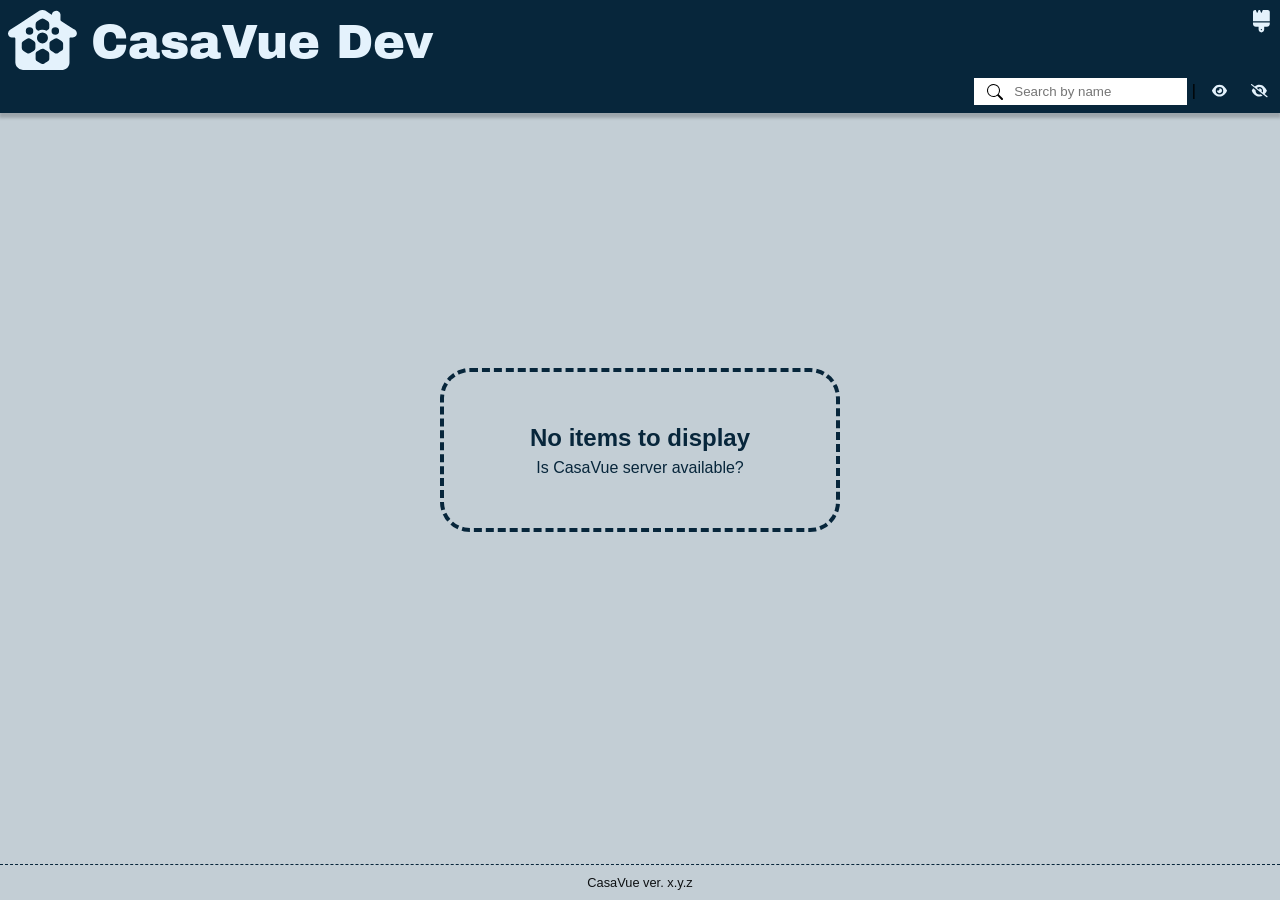
==== demo/index.html @ ed3867ef "demo folder test" ====
<!doctype html><html lang=""><head><meta charset="utf-8"><meta http-equiv="X-UA-Compatible" content="IE=edge"><meta name="viewport" content="width=device-width,initial-scale=1"><!--[if IE]><link rel="icon" href="/favicon.ico"><![endif]--><title>CasaVue</title><script defer="defer" src="/js/chunk-vendors.8f82b34c.js"></script><script defer="defer" src="/js/app.b4b868c9.js"></script><link href="/css/app.a5473375.css" rel="stylesheet"><link rel="icon" type="image/svg+xml" href="/img/icons/favicon.svg"><link rel="icon" type="image/png" sizes="32x32" href="/img/icons/favicon-32x32.png"><link rel="icon" type="image/png" sizes="16x16" href="/img/icons/favicon-16x16.png"><link rel="manifest" href="/manifest.json"><meta name="theme-color" content="#fe0102"><meta name="apple-mobile-web-app-capable" content="no"><meta name="apple-mobile-web-app-status-bar-style" content="default"><meta name="apple-mobile-web-app-title" content="CasaVue"><link rel="apple-touch-icon" href="/img/icons/apple-touch-icon-152x152.png"><link rel="mask-icon" href="/img/icons/safari-pinned-tab.svg" color="#fe0102"><meta name="msapplication-TileImage" content="/img/icons/msapplication-icon-144x144.png"><meta name="msapplication-TileColor" content="#fe0102"></head><body><noscript><strong>We're sorry but CasaVue doesn't work properly without JavaScript enabled. Please enable it to continue.</strong></noscript><div id="app"></div></body></html>
---- css/app.a5473375.css ----
@import url(https://fonts.googleapis.com/css?family=Archivo+Black);#top{z-index:999;display:flex;background-color:var(--theme-color);height:70px;align-items:stretch}#topLogo{width:100px}#topLogo svg{max-height:70px;padding:10px 10px 0 8px}#top svg path{fill:var(--theme-color-contrast)}#title{padding-top:16px;color:var(--theme-color-contrast);font-family:Archivo Black,sans-serif;font-size:48px;width:100%;white-space:nowrap;overflow:hidden;text-overflow:ellipsis}#iconsTopRight{padding:10px 10px 0 0;font-size:1.4rem}@media (max-width:900px){#title{font-size:32px;padding:24px 0 0 8px}}footer{font-size:.8rem;flex-shrink:0;text-align:center;border-top:1px var(--theme-color) dashed;padding:10px 0;color:var(--base-color-contrast)}footer svg{margin:0 0 0 5px;stroke:var(--theme-color-contrast);stroke-width:25}#error-box-container{position:absolute;top:50%;left:50%;transform:translate(-50%,-50%);padding:3em;border:4px dashed var(--theme-color);border-radius:30px;text-align:center;display:flex;justify-content:center;width:400px}#error-box-text{display:inline-block;vertical-align:middle;line-height:1.5;color:var(--theme-color)}#error-text-main{font-size:1.5em;font-weight:700}@media (max-width:480px){#error-box-container{width:95%}}.item{margin:4px;padding:6px;background-color:var(--base-color-light);transition:background 1s;box-shadow:0 1px 2px 0 rgba(60,64,67,.3),0 2px 6px 2px rgba(60,64,67,.15)}.item-content{display:flex;position:relative;justify-content:space-between;color:var(--theme-color-lowest);height:100%}.item:hover{background-color:var(--theme-color-50)}.item:hover svg{stroke:var(--theme-color-50)}.image-container{margin-right:14px;flex:0 0 auto;display:flex;align-items:top}.image-container img{height:50px;font-size:40px;line-height:60px}.image-container img,.item-text{color:var(--base-color-contrast)}.item-text{flex:1;display:flex;flex-direction:column;align-items:left;justify-content:center;margin-top:8px;margin-bottom:8px}.item-name{font-weight:700}.item-name:first-letter{text-transform:uppercase}.item:nth-child(2n-1):last-child{grid-column:1/-1}.circle-status{font-size:.8em;position:absolute;right:-2px;bottom:-4px;color:var(--theme-color)}.circle-status svg{margin:0 0 0 2px;stroke:var(--theme-color-contrast);stroke-width:25;transition:stroke 1s}.circle-status div{display:inline-block}.status-icon{position:relative}.status-icon .tooltiptext{opacity:0;width:120px;background-color:var(--theme-color);color:var(--theme-color-contrast);text-align:center;padding:5px 0;border-radius:6px;position:absolute;z-index:100;bottom:150%;left:100%;margin-left:-110px;transition:opacity .4s}.status-icon .tooltiptext:after{content:"";position:absolute;top:100%;left:84%;margin-left:-3px;border-width:5px;border-style:solid;border-color:var(--theme-color) transparent transparent transparent}.status-icon:hover .tooltiptext{opacity:1}a[data-v-d72bf1d6]:active,a[data-v-d72bf1d6]:hover,a[data-v-d72bf1d6]:link,a[data-v-d72bf1d6]:visited{text-decoration:none}#toolbox[data-v-d72bf1d6]{background:var(--theme-color);padding:4px 0;width:100%;display:block;text-align:right;position:sticky;top:0;z-index:1;box-shadow:0 4px 3px 1px rgba(0,0,0,.2)}#items[data-v-d72bf1d6]{font-family:Avenir,Helvetica,Arial,sans-serif;-webkit-font-smoothing:antialiased;-moz-osx-font-smoothing:grayscale;gap:.1rem;margin:0 auto;overflow:auto;display:grid;grid-template-columns:repeat(auto-fill,minmax(480px,1fr))}.namespace-container[data-v-d72bf1d6]{margin:4px}.namespace-items[data-v-d72bf1d6]{transform:scaleY(1);display:grid;grid-template-columns:repeat(var(--col-count,2),minmax(0,1fr))}.hidden[data-v-d72bf1d6]{max-height:0;transform:scaleY(0)}.namespace-header[data-v-d72bf1d6]{padding:5px;font-weight:700;font-size:1.5rem;gap:.1rem;margin:0 auto;overflow:auto;display:grid;grid-template-columns:3fr 1fr}.namespace-name[data-v-d72bf1d6]{display:inline-block;color:var(--base-color-contrast)}.input-wrap[data-v-d72bf1d6]{height:0;text-align:right}@media (max-width:480px){#app[data-v-d72bf1d6]{grid-template-columns:1fr}#items[data-v-d72bf1d6]{grid-template-columns:repeat(auto-fill,minmax(360px,1fr))}.namespace-items[data-v-d72bf1d6]{grid-template-columns:1fr}}.pwa-prompt{position:fixed;padding:16px 0;margin-bottom:20px;left:0;bottom:0;width:100%;color:var(--theme-color-lowest);text-align:center;background-color:var(--base-color-light);transition:background 1s;box-shadow:0 1px 2px 0 rgba(60,64,67,.3),0 2px 6px 2px rgba(60,64,67,.15)}.form-items{display:grid;row-gap:.6rem;grid-template-columns:auto auto}#settings{z-index:3;background-color:#fff;text-align:left;position:fixed;top:50%;left:50%;transform:translate(-50%,-50%);padding:16px;box-shadow:0 4px 8px 0 rgba(0,0,0,.2),0 6px 20px 0 rgba(0,0,0,.19)}#searchInput{background:transparent url("data:image/svg+xml;charset=utf-8,%3Csvg xmlns='http://www.w3.org/2000/svg' width='16' height='16' class='bi bi-search'%3E%3Cpath d='M11.742 10.344a6.5 6.5 0 1 0-1.397 1.398h-.001c.03.04.062.078.098.115l3.85 3.85a1 1 0 0 0 1.415-1.414l-3.85-3.85a1.007 1.007 0 0 0-.115-.1zM12 6.5a5.5 5.5 0 1 1-11 0 5.5 5.5 0 0 1 11 0z'/%3E%3C/svg%3E") no-repeat 13px;background-color:#fff;padding-left:40px;border:none;padding:6px 4px 6px 40px}input:focus{outline:none}:root{--theme-color-h:205;--theme-color-s:79%;--theme-color-l:13%;--link-contrast:.2;--theme-color-hsl:var(--theme-color-h),var(--theme-color-s),var(--theme-color-l);--theme-color:hsl(var(--theme-color-hsl));--theme-color-contrast:#e0f3ff;--base-color-contrast:#00121f;--base-color-h:var(--theme-color-h);--base-color-s:18%;--base-color-l:80%;--base-color-hsl:var(--base-color-h),var(--base-color-s),var(--base-color-l);--base-color:hsl(var(--base-color-hsl));--base-color-light:hsl(var(--base-color-h),var(--base-color-s),calc(var(--base-color-l) + 10%));--base-text-color:#65acdc;--theme-color-10:hsla(var(--theme-color-hsl),.1);--theme-color-20:hsla(var(--theme-color-hsl),.2);--theme-color-30:hsla(var(--theme-color-hsl),.3);--theme-color-40:hsla(var(--theme-color-hsl),.4);--theme-color-50:hsla(var(--theme-color-hsl),.5);--theme-color-60:hsla(var(--theme-color-hsl),.6);--theme-color-70:hsla(var(--theme-color-hsl),.7);--theme-color-80:hsla(var(--theme-color-hsl),.8);--theme-color-90:hsla(var(--theme-color-hsl),.9)}*{box-sizing:border-box}body{background:var(--base-color);margin:0;padding:0;font-family:sans-serif;display:flex;min-height:100vh;flex-direction:column}textarea{width:100%;box-sizing:border-box}button{background-color:var(--theme-color);border:none;color:var(--theme-color-contrast);padding:6px 10px;text-decoration:none;margin:4px 2px;cursor:pointer}.fade-enter-active,.fade-leave-active{transition:opacity .3s}.fade-enter-from,.fade-leave-to{opacity:0}.fade-enter-to,.fade-leave-from{opacity:1}#container{margin:0;padding:0;display:flex;min-height:100vh;flex-direction:column}#content{flex:1 0 auto}.switch{position:relative;display:inline-block;width:40px;height:24px}.switch input{opacity:0;width:0;height:0}.slider{cursor:pointer;top:0;left:0;right:0;bottom:0;background-color:#ccc}.slider,.slider:before{position:absolute;transition:.4s}.slider:before{content:"";height:16px;width:16px;left:4px;bottom:4px;background-color:var(--theme-color-contrast)}input:checked+.slider{background-color:var(--theme-color)}input:focus+.slider{box-shadow:0 0 1px var(--theme-color)}input:checked+.slider:before{transform:translateX(16px)}.slider.round{border-radius:24px}.slider.round:before{border-radius:50%}
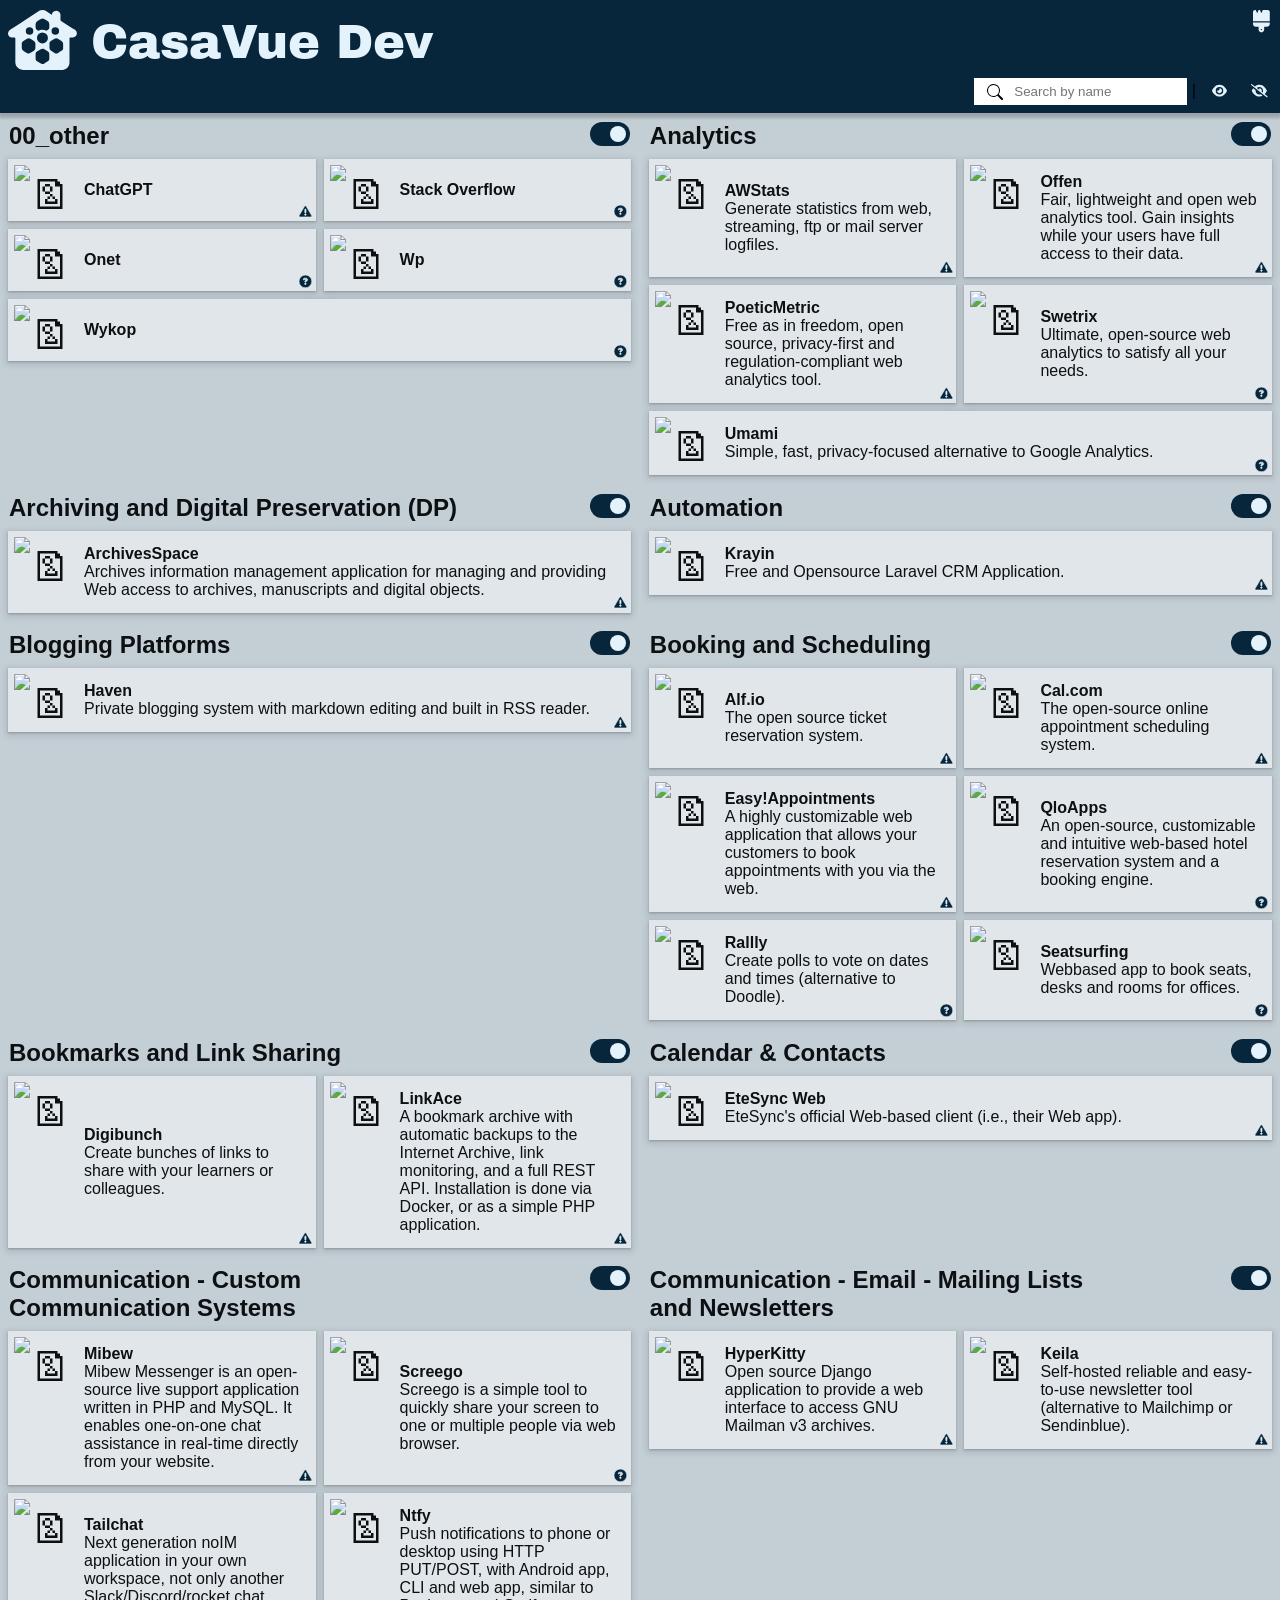
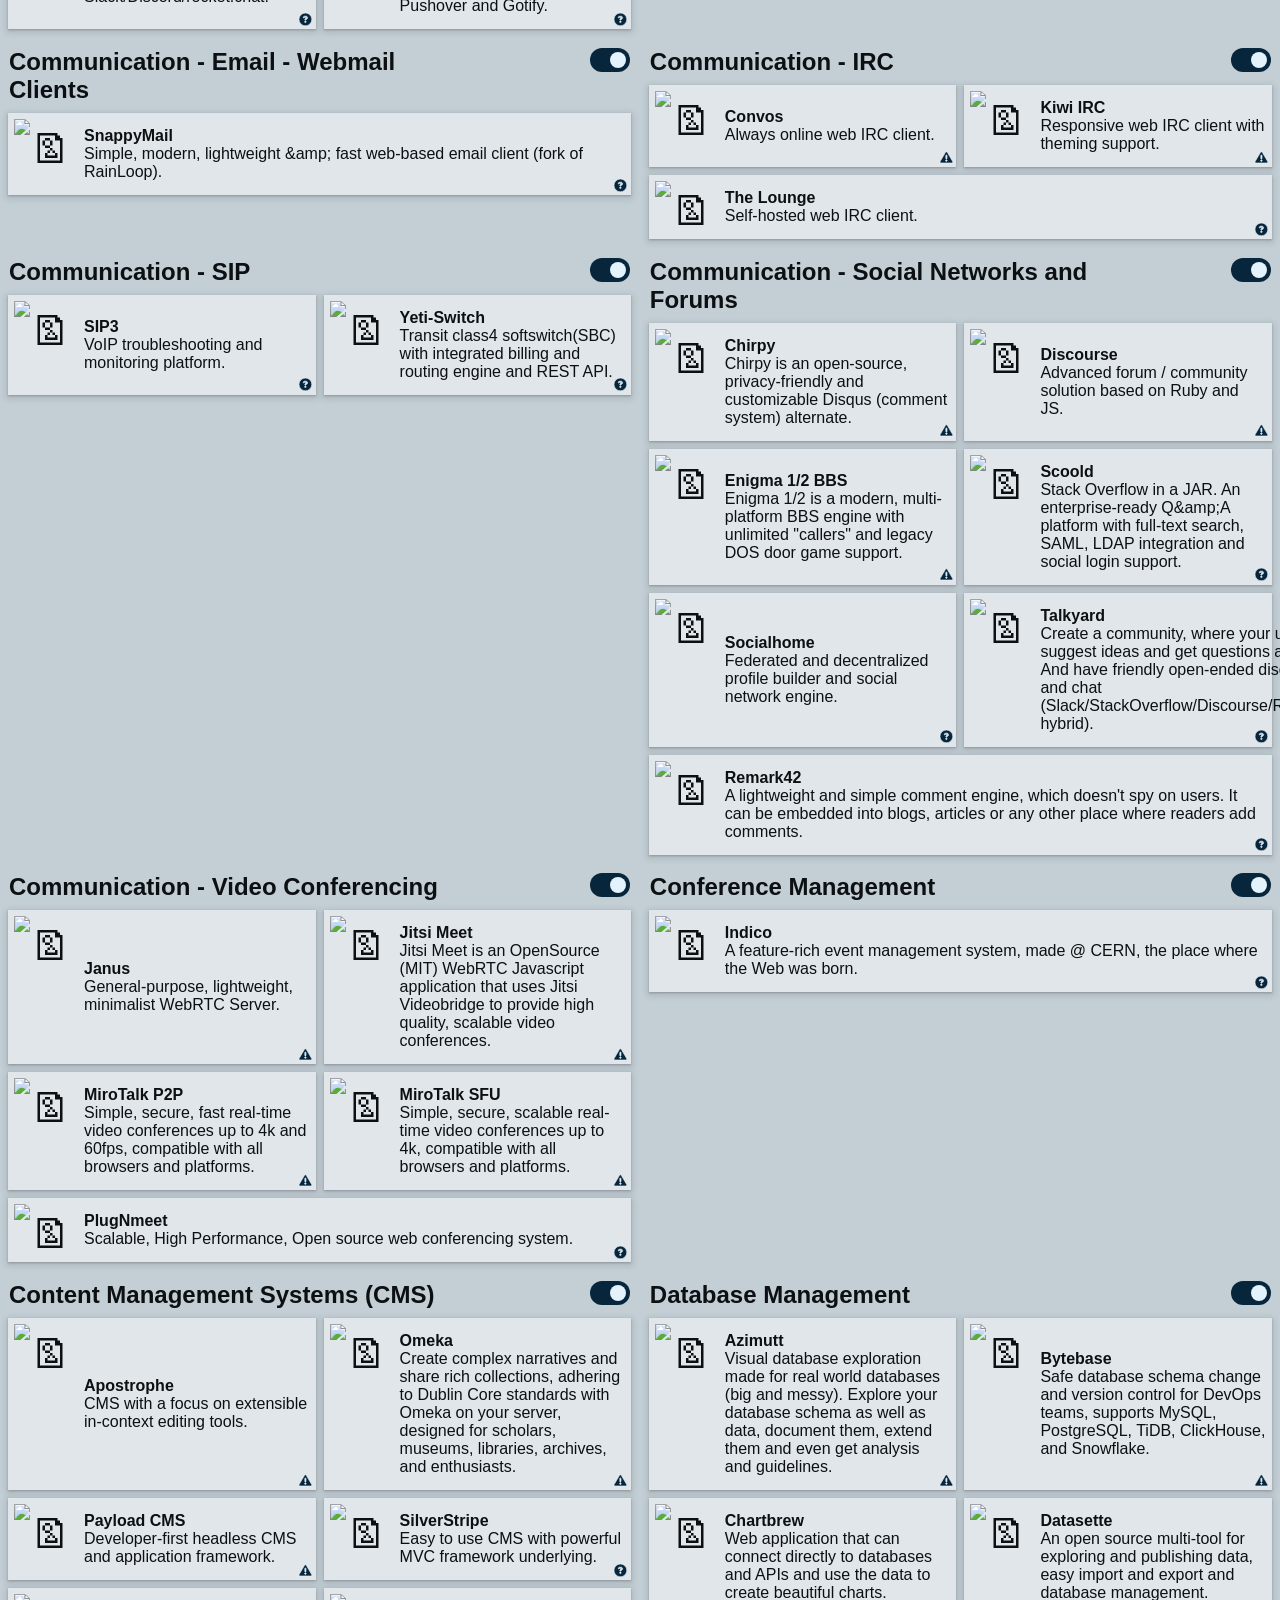
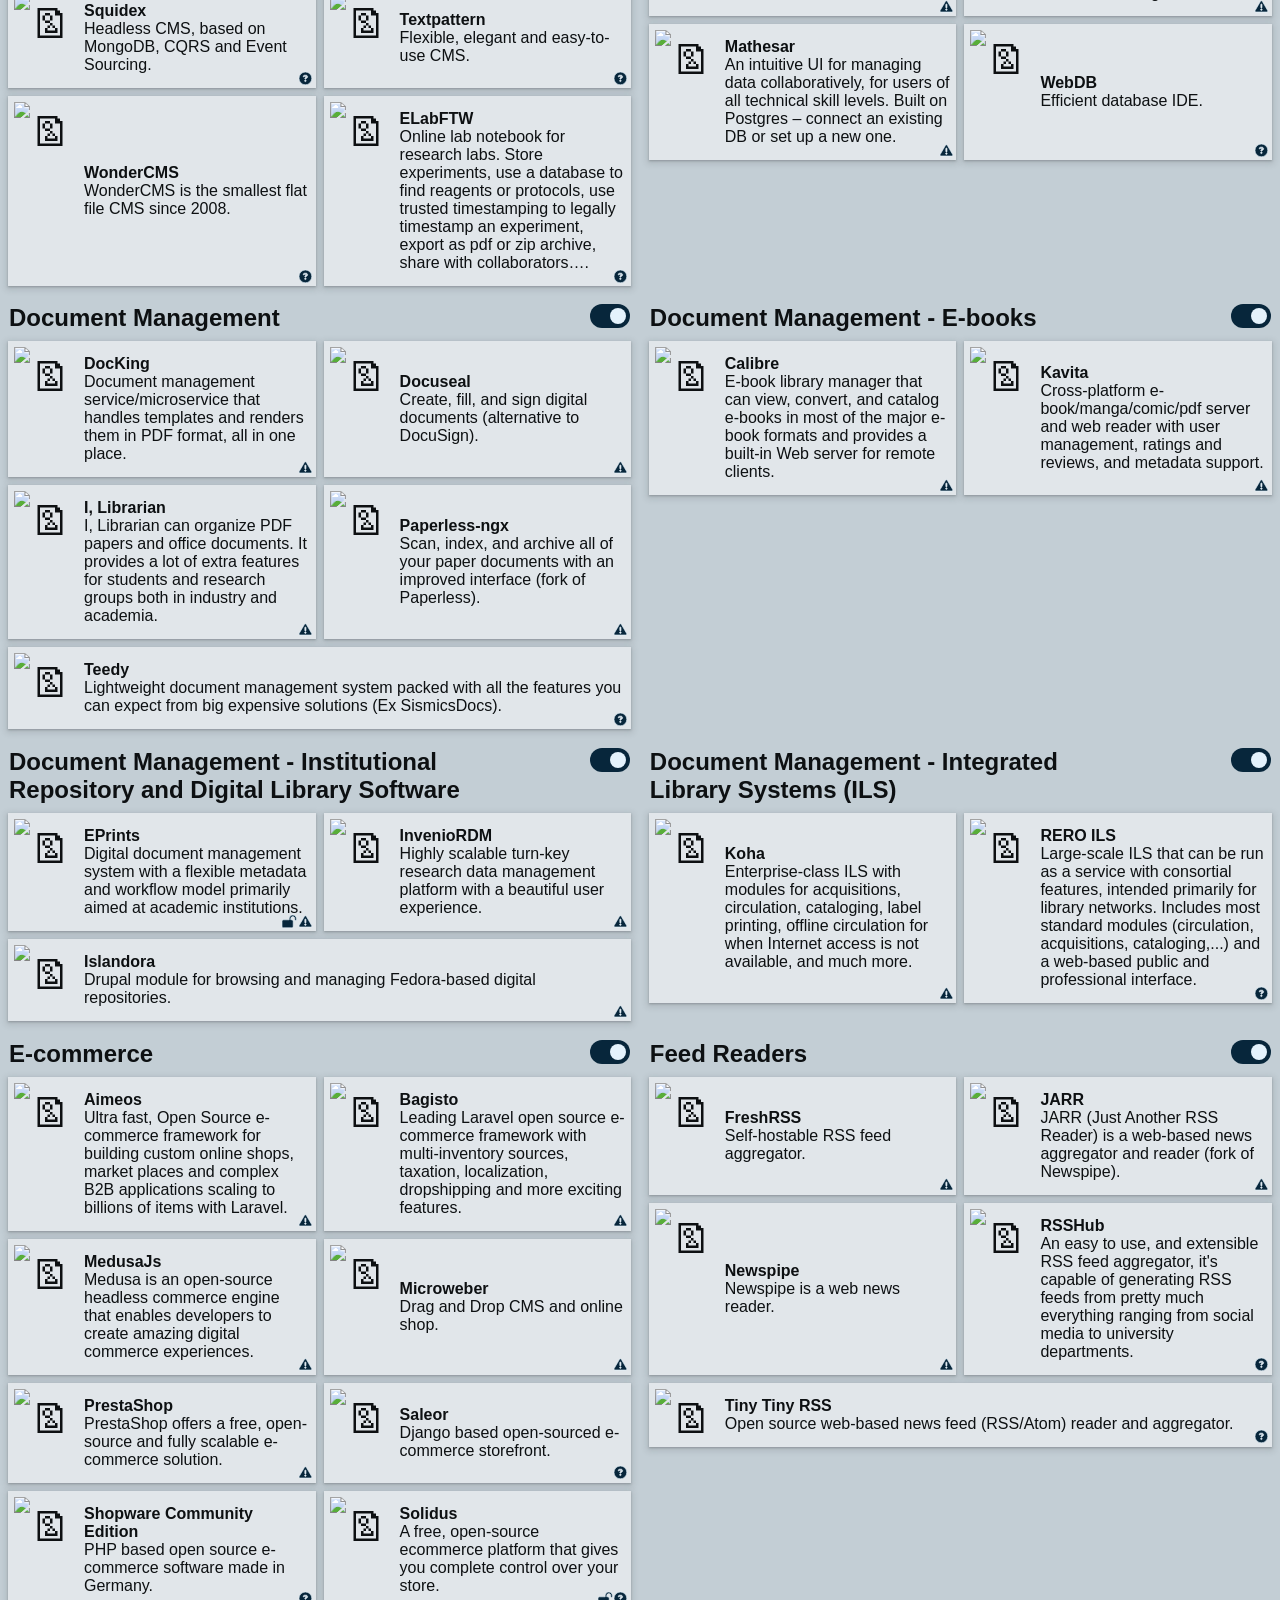
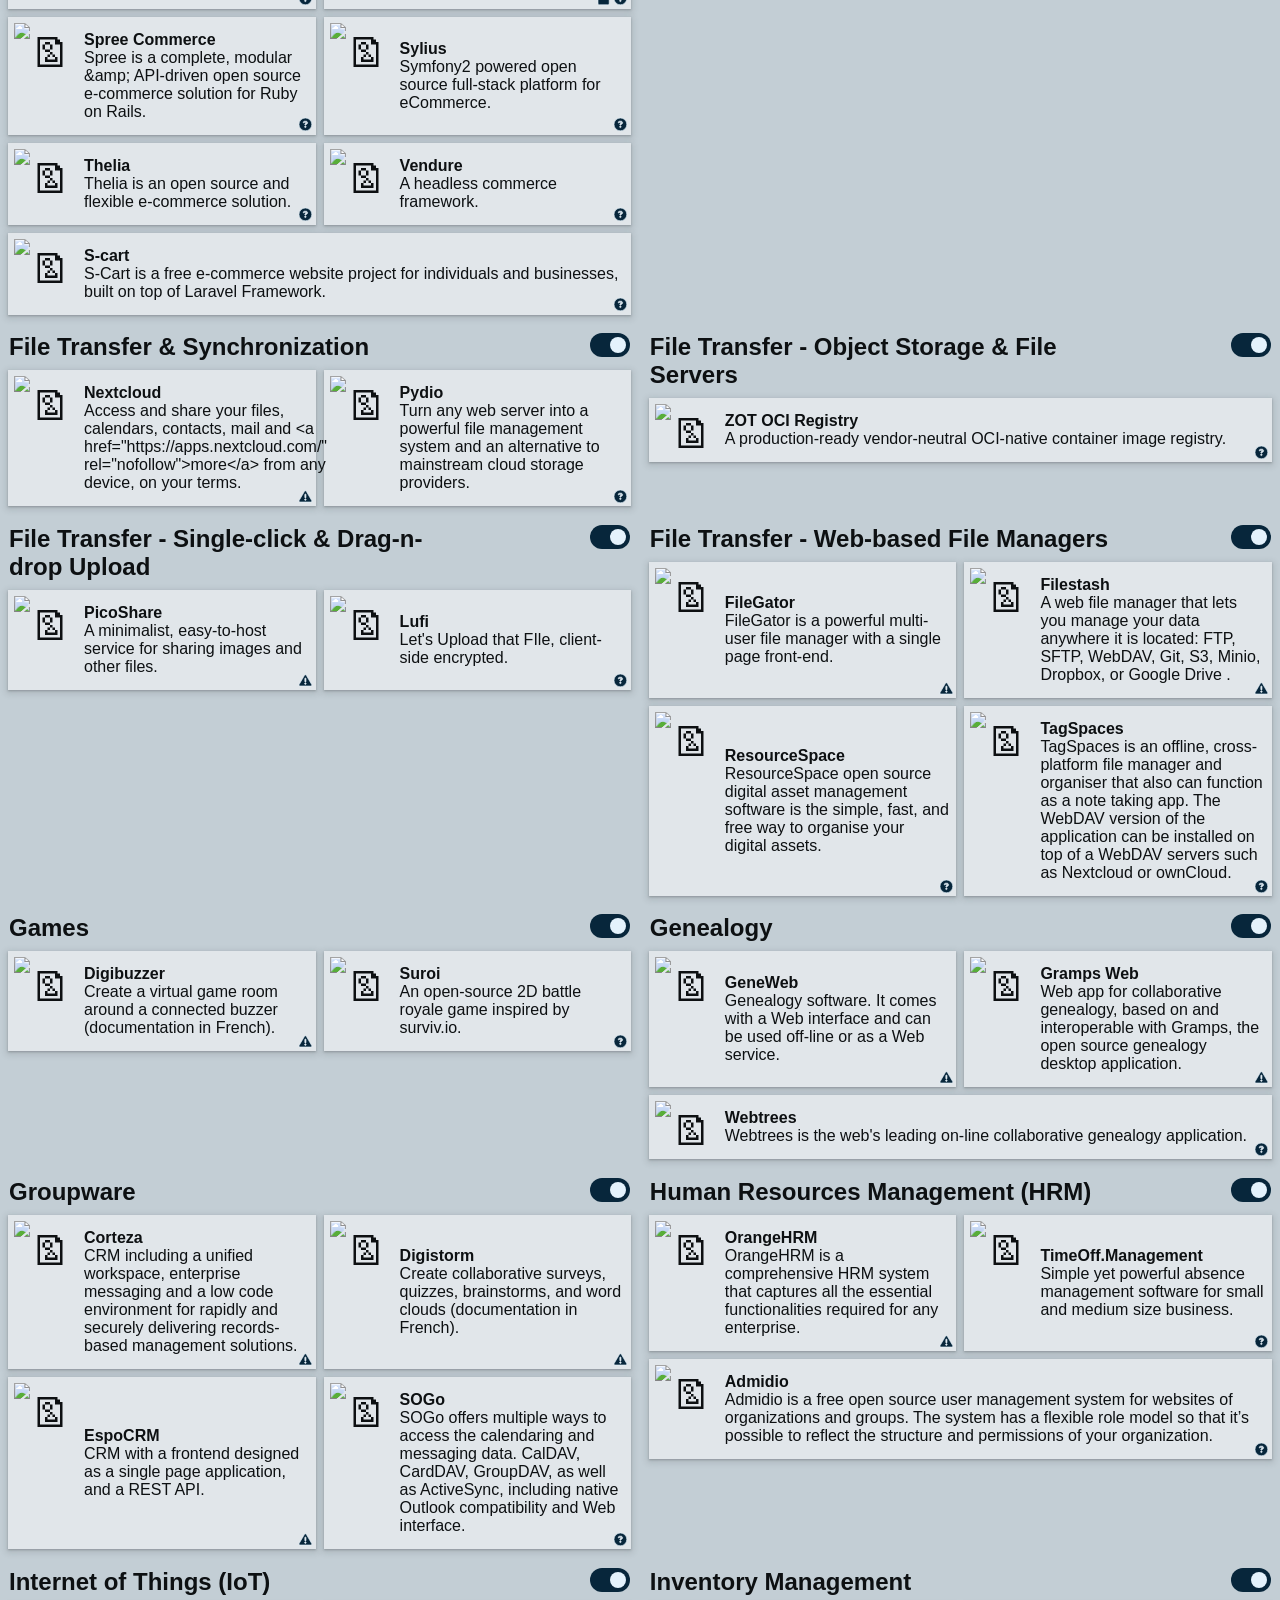
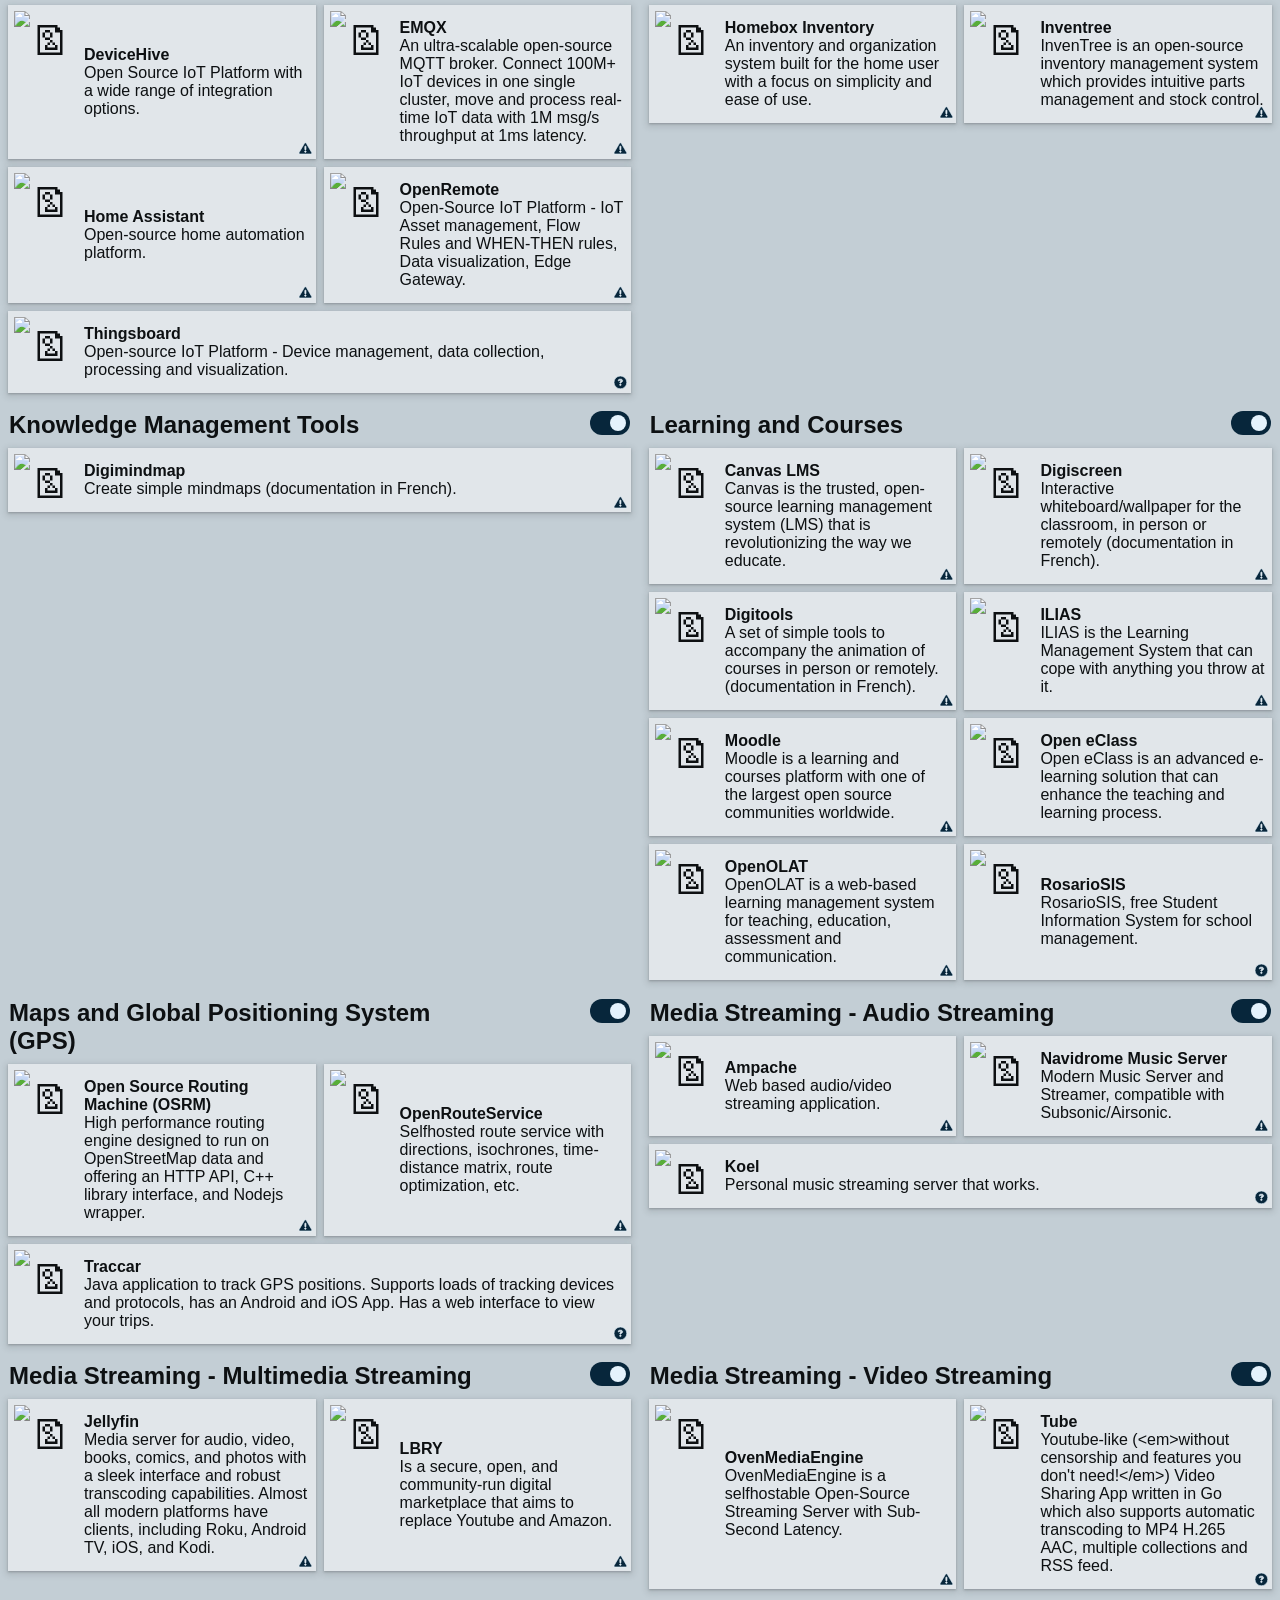
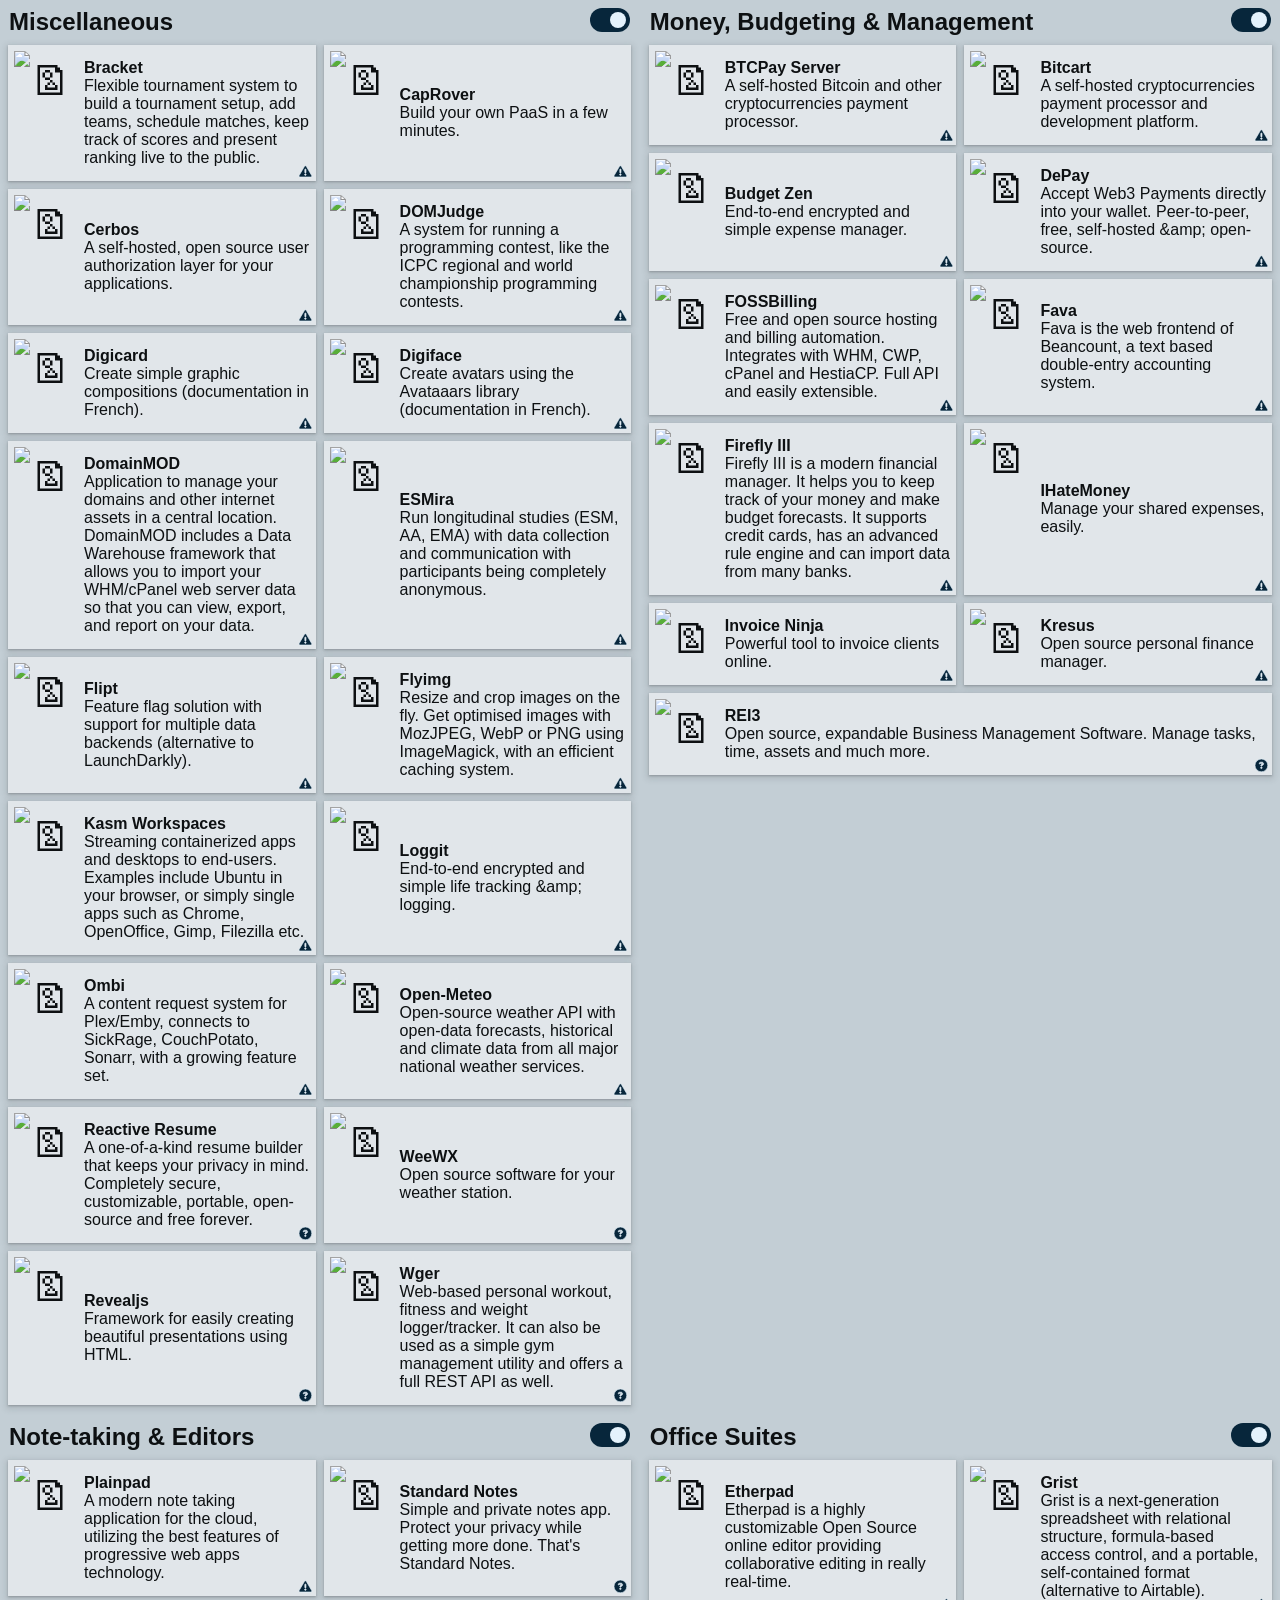
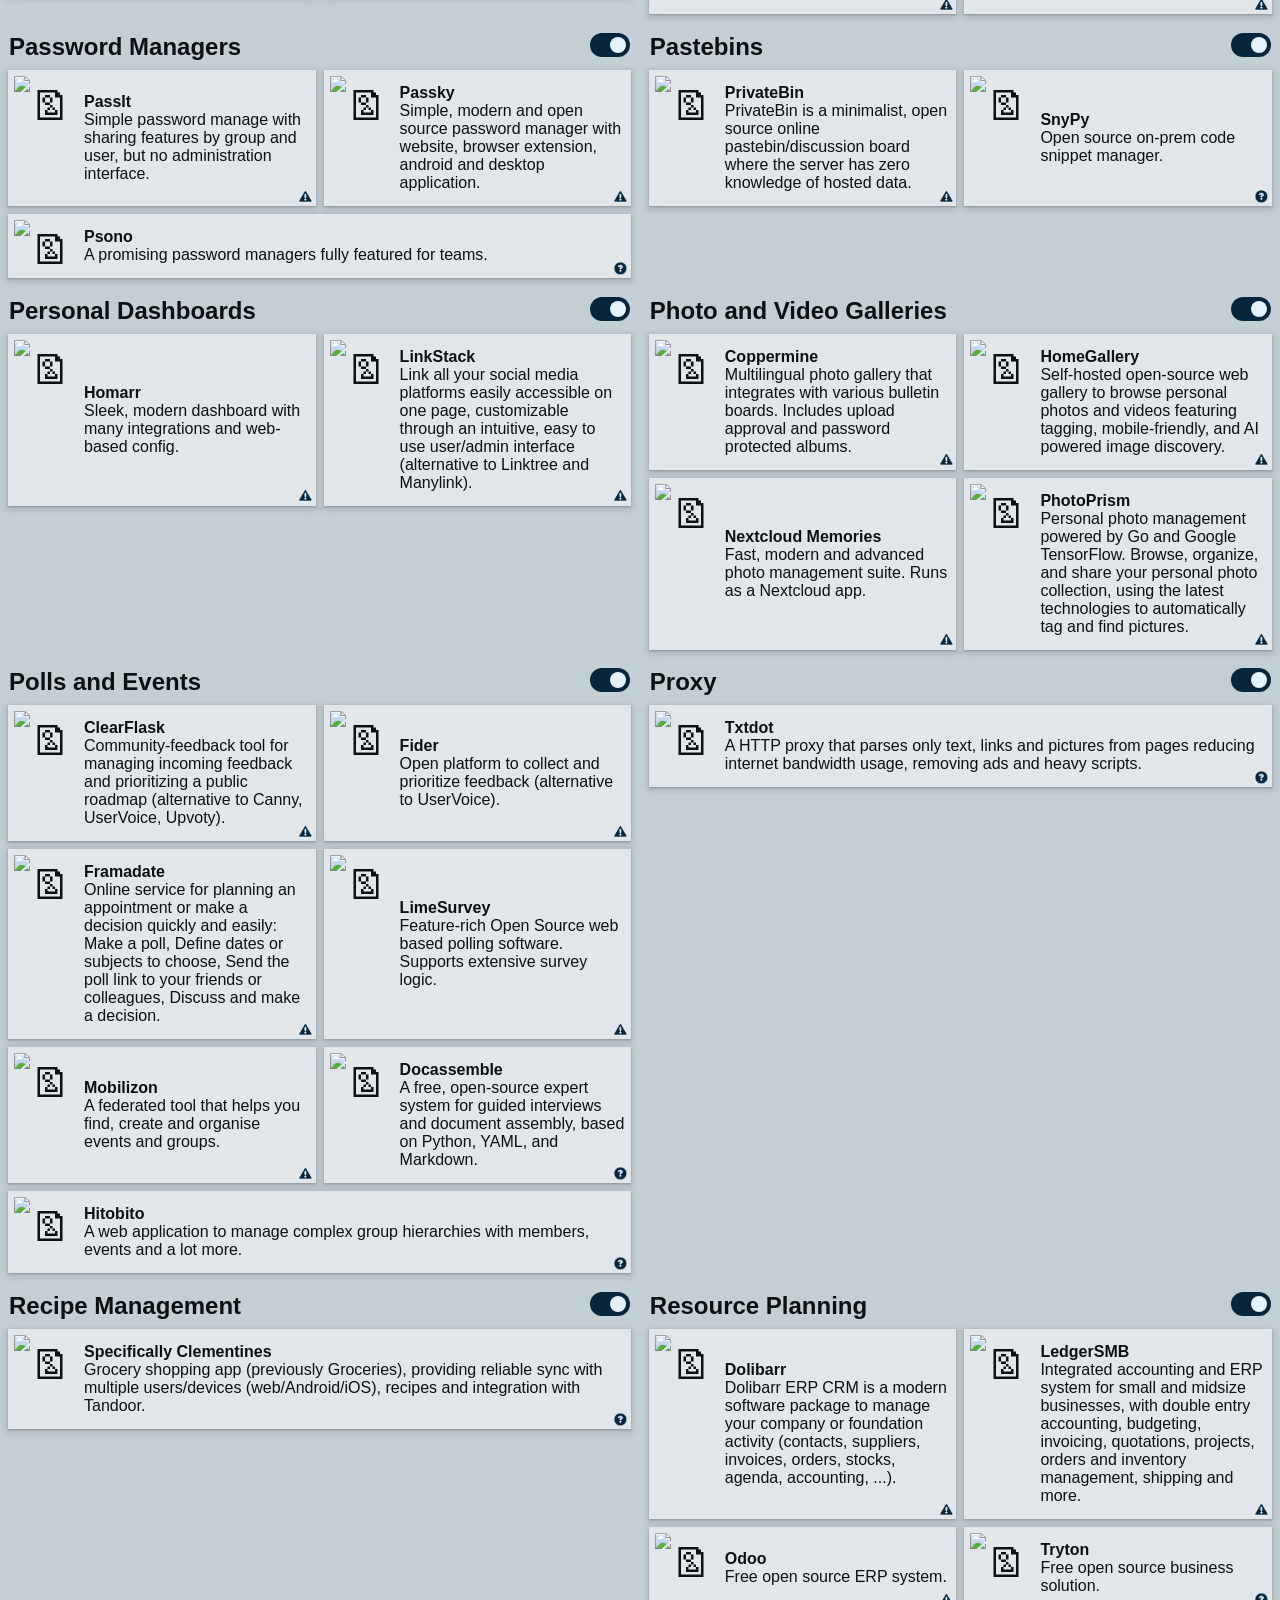
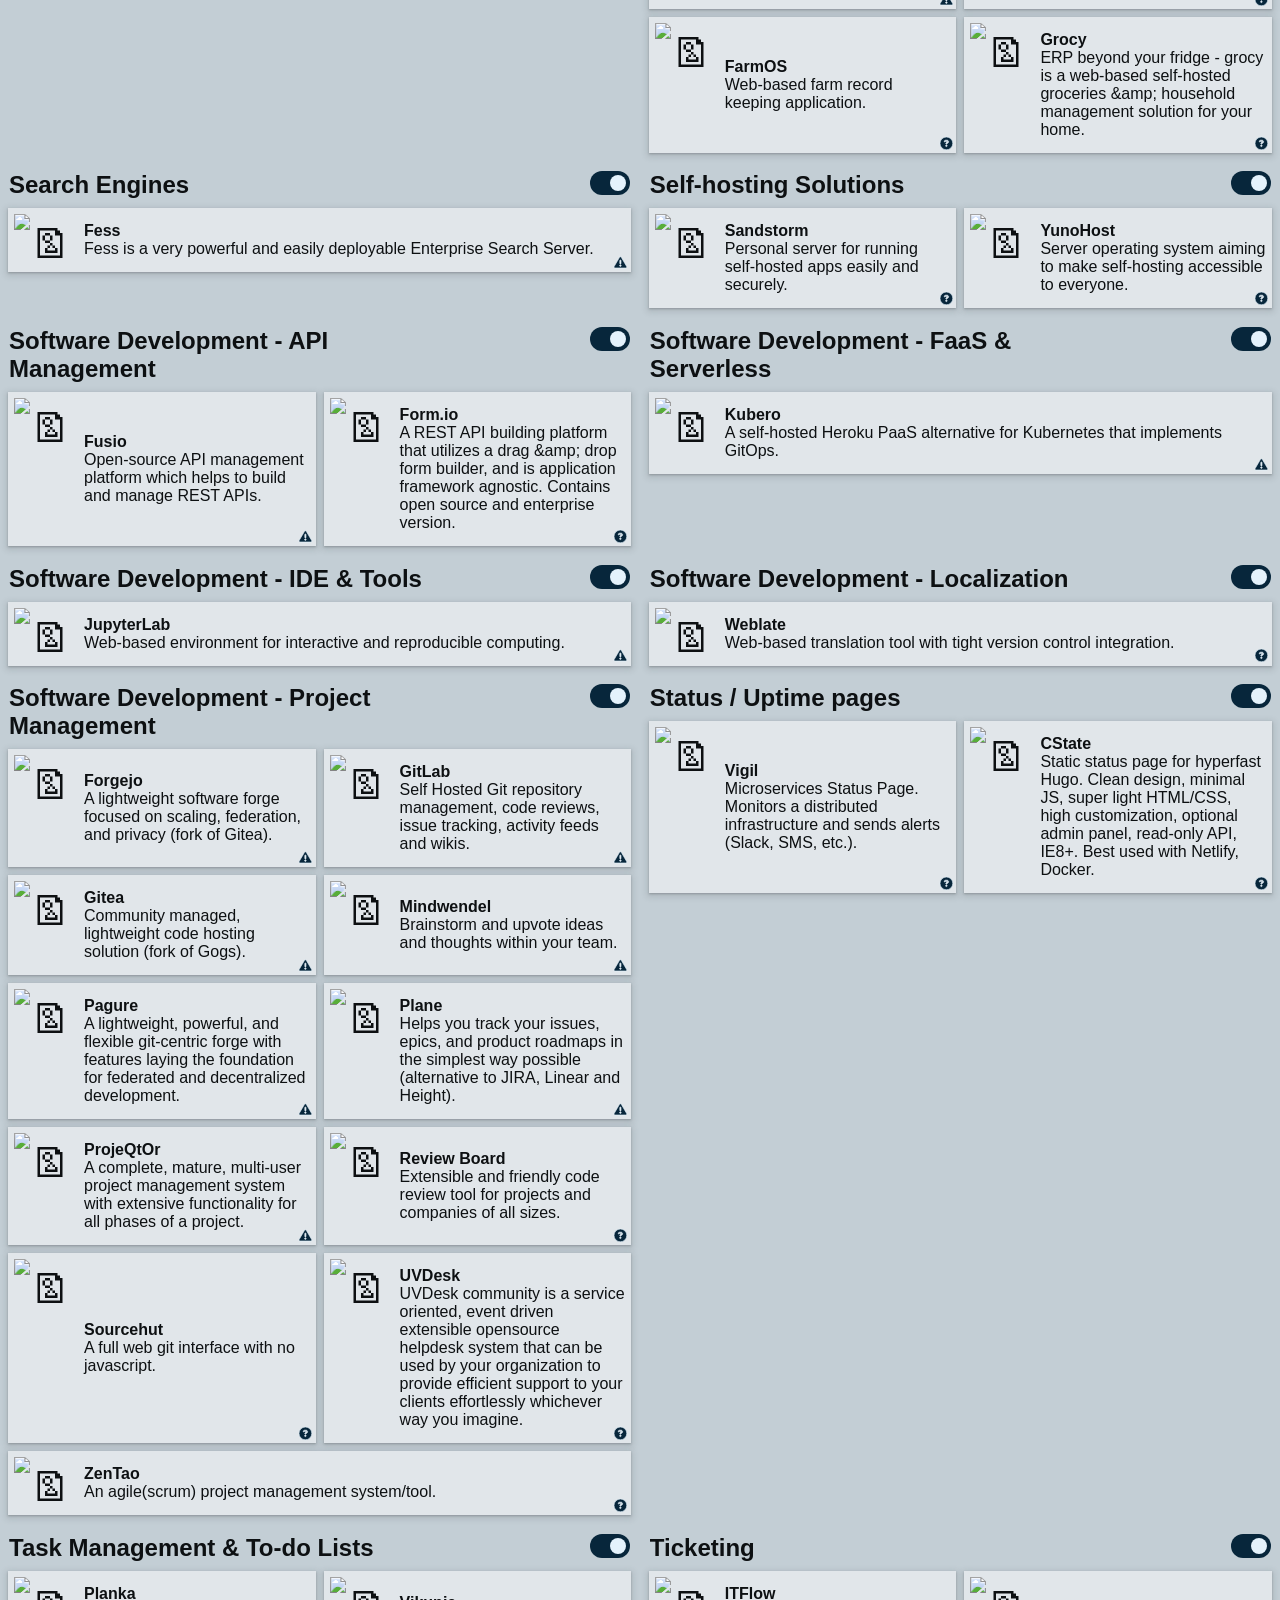
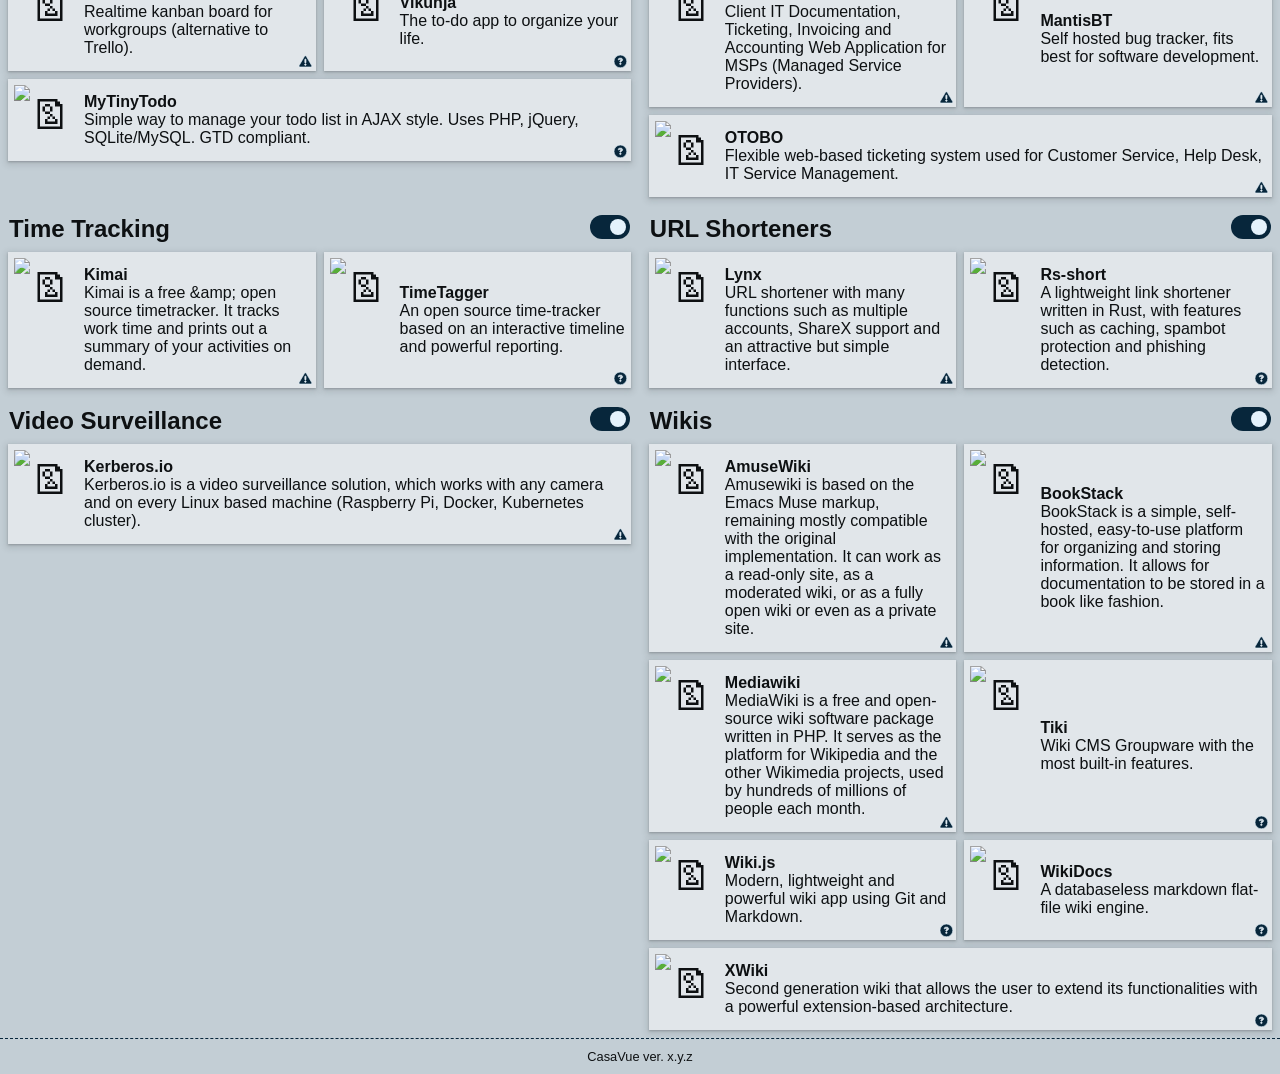
==== commit 7db79ef9: "demo folder test #3" ====
--- a/demo/index.html
+++ b/demo/index.html
@@ -1 +1 @@
-<!doctype html><html lang=""><head><meta charset="utf-8"><meta http-equiv="X-UA-Compatible" content="IE=edge"><meta name="viewport" content="width=device-width,initial-scale=1"><!--[if IE]><link rel="icon" href="/favicon.ico"><![endif]--><title>CasaVue</title><script defer="defer" src="/js/chunk-vendors.8f82b34c.js"></script><script defer="defer" src="/js/app.b4b868c9.js"></script><link href="/css/app.a5473375.css" rel="stylesheet"><link rel="icon" type="image/svg+xml" href="/img/icons/favicon.svg"><link rel="icon" type="image/png" sizes="32x32" href="/img/icons/favicon-32x32.png"><link rel="icon" type="image/png" sizes="16x16" href="/img/icons/favicon-16x16.png"><link rel="manifest" href="/manifest.json"><meta name="theme-color" content="#fe0102"><meta name="apple-mobile-web-app-capable" content="no"><meta name="apple-mobile-web-app-status-bar-style" content="default"><meta name="apple-mobile-web-app-title" content="CasaVue"><link rel="apple-touch-icon" href="/img/icons/apple-touch-icon-152x152.png"><link rel="mask-icon" href="/img/icons/safari-pinned-tab.svg" color="#fe0102"><meta name="msapplication-TileImage" content="/img/icons/msapplication-icon-144x144.png"><meta name="msapplication-TileColor" content="#fe0102"></head><body><noscript><strong>We're sorry but CasaVue doesn't work properly without JavaScript enabled. Please enable it to continue.</strong></noscript><div id="app"></div></body></html>+<!doctype html><html lang=""><head><meta charset="utf-8"><meta http-equiv="X-UA-Compatible" content="IE=edge"><meta name="viewport" content="width=device-width,initial-scale=1"><!--[if IE]><link rel="icon" href="/demo/favicon.ico"><![endif]--><title>CasaVue</title><script defer="defer" src="/demo/js/chunk-vendors.8f82b34c.js"></script><script defer="defer" src="/demo/js/app.e775d8ed.js"></script><link href="/demo/css/app.df72579a.css" rel="stylesheet"><link rel="icon" type="image/svg+xml" href="/demo/img/icons/favicon.svg"><link rel="icon" type="image/png" sizes="32x32" href="/demo/img/icons/favicon-32x32.png"><link rel="icon" type="image/png" sizes="16x16" href="/demo/img/icons/favicon-16x16.png"><link rel="manifest" href="/demo/manifest.json"><meta name="theme-color" content="#fe0102"><meta name="apple-mobile-web-app-capable" content="no"><meta name="apple-mobile-web-app-status-bar-style" content="default"><meta name="apple-mobile-web-app-title" content="CasaVue"><link rel="apple-touch-icon" href="/demo/img/icons/apple-touch-icon-152x152.png"><link rel="mask-icon" href="/demo/img/icons/safari-pinned-tab.svg" color="#fe0102"><meta name="msapplication-TileImage" content="/demo/img/icons/msapplication-icon-144x144.png"><meta name="msapplication-TileColor" content="#fe0102"></head><body><noscript><strong>We're sorry but CasaVue doesn't work properly without JavaScript enabled. Please enable it to continue.</strong></noscript><div id="app"></div></body></html>
--- a/demo/css/app.df72579a.css
+++ b/demo/css/app.df72579a.css
@@ -0,0 +1 @@
+@import url(https://fonts.googleapis.com/css?family=Archivo+Black);#top{z-index:999;display:flex;background-color:var(--theme-color);height:70px;align-items:stretch}#topLogo{width:100px}#topLogo svg{max-height:70px;padding:10px 10px 0 8px}#top svg path{fill:var(--theme-color-contrast)}#title{padding-top:16px;color:var(--theme-color-contrast);font-family:Archivo Black,sans-serif;font-size:48px;width:100%;white-space:nowrap;overflow:hidden;text-overflow:ellipsis}#iconsTopRight{padding:10px 10px 0 0;font-size:1.4rem}@media (max-width:900px){#title{font-size:32px;padding:24px 0 0 8px}}footer{font-size:.8rem;flex-shrink:0;text-align:center;border-top:1px var(--theme-color) dashed;padding:10px 0;color:var(--base-color-contrast)}footer svg{margin:0 0 0 5px;stroke:var(--theme-color-contrast);stroke-width:25}#error-box-container{position:absolute;top:50%;left:50%;transform:translate(-50%,-50%);padding:3em;border:4px dashed var(--theme-color);border-radius:30px;text-align:center;display:flex;justify-content:center;width:400px}#error-box-text{display:inline-block;vertical-align:middle;line-height:1.5;color:var(--theme-color)}#error-text-main{font-size:1.5em;font-weight:700}@media (max-width:480px){#error-box-container{width:95%}}.item{margin:4px;padding:6px;background-color:var(--base-color-light);transition:background 1s;box-shadow:0 1px 2px 0 rgba(60,64,67,.3),0 2px 6px 2px rgba(60,64,67,.15)}.item-content{display:flex;position:relative;justify-content:space-between;color:var(--theme-color-lowest);height:100%}.item:hover{background-color:var(--theme-color-50)}.item:hover svg{stroke:var(--theme-color-50)}.image-container{margin-right:14px;flex:0 0 auto;display:flex;align-items:top}.image-container img{height:50px;font-size:40px;line-height:60px}.image-container img,.item-text{color:var(--base-color-contrast)}.item-text{flex:1;display:flex;flex-direction:column;align-items:left;justify-content:center;margin-top:8px;margin-bottom:8px}.item-name{font-weight:700}.item-name:first-letter{text-transform:uppercase}.item:nth-child(2n-1):last-child{grid-column:1/-1}.circle-status{font-size:.8em;position:absolute;right:-2px;bottom:-4px;color:var(--theme-color)}.circle-status svg{margin:0 0 0 2px;stroke:var(--theme-color-contrast);stroke-width:25;transition:stroke 1s}.circle-status div{display:inline-block}.status-icon{position:relative}.status-icon .tooltiptext{opacity:0;width:120px;background-color:var(--theme-color);color:var(--theme-color-contrast);text-align:center;padding:5px 0;border-radius:6px;position:absolute;z-index:100;bottom:150%;left:100%;margin-left:-110px;transition:opacity .4s}.status-icon .tooltiptext:after{content:"";position:absolute;top:100%;left:84%;margin-left:-3px;border-width:5px;border-style:solid;border-color:var(--theme-color) transparent transparent transparent}.status-icon:hover .tooltiptext{opacity:1}a[data-v-31b61b3a]:active,a[data-v-31b61b3a]:hover,a[data-v-31b61b3a]:link,a[data-v-31b61b3a]:visited{text-decoration:none}#toolbox[data-v-31b61b3a]{background:var(--theme-color);padding:4px 0;width:100%;display:block;text-align:right;position:sticky;top:0;z-index:1;box-shadow:0 4px 3px 1px rgba(0,0,0,.2)}#items[data-v-31b61b3a]{font-family:Avenir,Helvetica,Arial,sans-serif;-webkit-font-smoothing:antialiased;-moz-osx-font-smoothing:grayscale;gap:.1rem;margin:0 auto;overflow:auto;display:grid;grid-template-columns:repeat(auto-fill,minmax(480px,1fr))}.namespace-container[data-v-31b61b3a]{margin:4px}.namespace-items[data-v-31b61b3a]{transform:scaleY(1);display:grid;grid-template-columns:repeat(var(--col-count,2),minmax(0,1fr))}.hidden[data-v-31b61b3a]{max-height:0;transform:scaleY(0)}.namespace-header[data-v-31b61b3a]{padding:5px;font-weight:700;font-size:1.5rem;gap:.1rem;margin:0 auto;overflow:auto;display:grid;grid-template-columns:3fr 1fr}.namespace-name[data-v-31b61b3a]{display:inline-block;color:var(--base-color-contrast)}.input-wrap[data-v-31b61b3a]{height:0;text-align:right}@media (max-width:480px){#app[data-v-31b61b3a]{grid-template-columns:1fr}#items[data-v-31b61b3a]{grid-template-columns:repeat(auto-fill,minmax(360px,1fr))}.namespace-items[data-v-31b61b3a]{grid-template-columns:1fr}}.pwa-prompt{position:fixed;padding:16px 0;margin-bottom:20px;left:0;bottom:0;width:100%;color:var(--theme-color-lowest);text-align:center;background-color:var(--base-color-light);transition:background 1s;box-shadow:0 1px 2px 0 rgba(60,64,67,.3),0 2px 6px 2px rgba(60,64,67,.15)}.form-items{display:grid;row-gap:.6rem;grid-template-columns:auto auto}#settings{z-index:3;background-color:#fff;text-align:left;position:fixed;top:50%;left:50%;transform:translate(-50%,-50%);padding:16px;box-shadow:0 4px 8px 0 rgba(0,0,0,.2),0 6px 20px 0 rgba(0,0,0,.19)}#searchInput{background:transparent url("data:image/svg+xml;charset=utf-8,%3Csvg xmlns='http://www.w3.org/2000/svg' width='16' height='16' class='bi bi-search'%3E%3Cpath d='M11.742 10.344a6.5 6.5 0 1 0-1.397 1.398h-.001c.03.04.062.078.098.115l3.85 3.85a1 1 0 0 0 1.415-1.414l-3.85-3.85a1.007 1.007 0 0 0-.115-.1zM12 6.5a5.5 5.5 0 1 1-11 0 5.5 5.5 0 0 1 11 0z'/%3E%3C/svg%3E") no-repeat 13px;background-color:#fff;padding-left:40px;border:none;padding:6px 4px 6px 40px}input:focus{outline:none}:root{--theme-color-h:205;--theme-color-s:79%;--theme-color-l:13%;--link-contrast:.2;--theme-color-hsl:var(--theme-color-h),var(--theme-color-s),var(--theme-color-l);--theme-color:hsl(var(--theme-color-hsl));--theme-color-contrast:#e0f3ff;--base-color-contrast:#00121f;--base-color-h:var(--theme-color-h);--base-color-s:18%;--base-color-l:80%;--base-color-hsl:var(--base-color-h),var(--base-color-s),var(--base-color-l);--base-color:hsl(var(--base-color-hsl));--base-color-light:hsl(var(--base-color-h),var(--base-color-s),calc(var(--base-color-l) + 10%));--base-text-color:#65acdc;--theme-color-10:hsla(var(--theme-color-hsl),.1);--theme-color-20:hsla(var(--theme-color-hsl),.2);--theme-color-30:hsla(var(--theme-color-hsl),.3);--theme-color-40:hsla(var(--theme-color-hsl),.4);--theme-color-50:hsla(var(--theme-color-hsl),.5);--theme-color-60:hsla(var(--theme-color-hsl),.6);--theme-color-70:hsla(var(--theme-color-hsl),.7);--theme-color-80:hsla(var(--theme-color-hsl),.8);--theme-color-90:hsla(var(--theme-color-hsl),.9)}*{box-sizing:border-box}body{background:var(--base-color);margin:0;padding:0;font-family:sans-serif;display:flex;min-height:100vh;flex-direction:column}textarea{width:100%;box-sizing:border-box}button{background-color:var(--theme-color);border:none;color:var(--theme-color-contrast);padding:6px 10px;text-decoration:none;margin:4px 2px;cursor:pointer}.fade-enter-active,.fade-leave-active{transition:opacity .3s}.fade-enter-from,.fade-leave-to{opacity:0}.fade-enter-to,.fade-leave-from{opacity:1}#container{margin:0;padding:0;display:flex;min-height:100vh;flex-direction:column}#content{flex:1 0 auto}.switch{position:relative;display:inline-block;width:40px;height:24px}.switch input{opacity:0;width:0;height:0}.slider{cursor:pointer;top:0;left:0;right:0;bottom:0;background-color:#ccc}.slider,.slider:before{position:absolute;transition:.4s}.slider:before{content:"";height:16px;width:16px;left:4px;bottom:4px;background-color:var(--theme-color-contrast)}input:checked+.slider{background-color:var(--theme-color)}input:focus+.slider{box-shadow:0 0 1px var(--theme-color)}input:checked+.slider:before{transform:translateX(16px)}.slider.round{border-radius:24px}.slider.round:before{border-radius:50%}
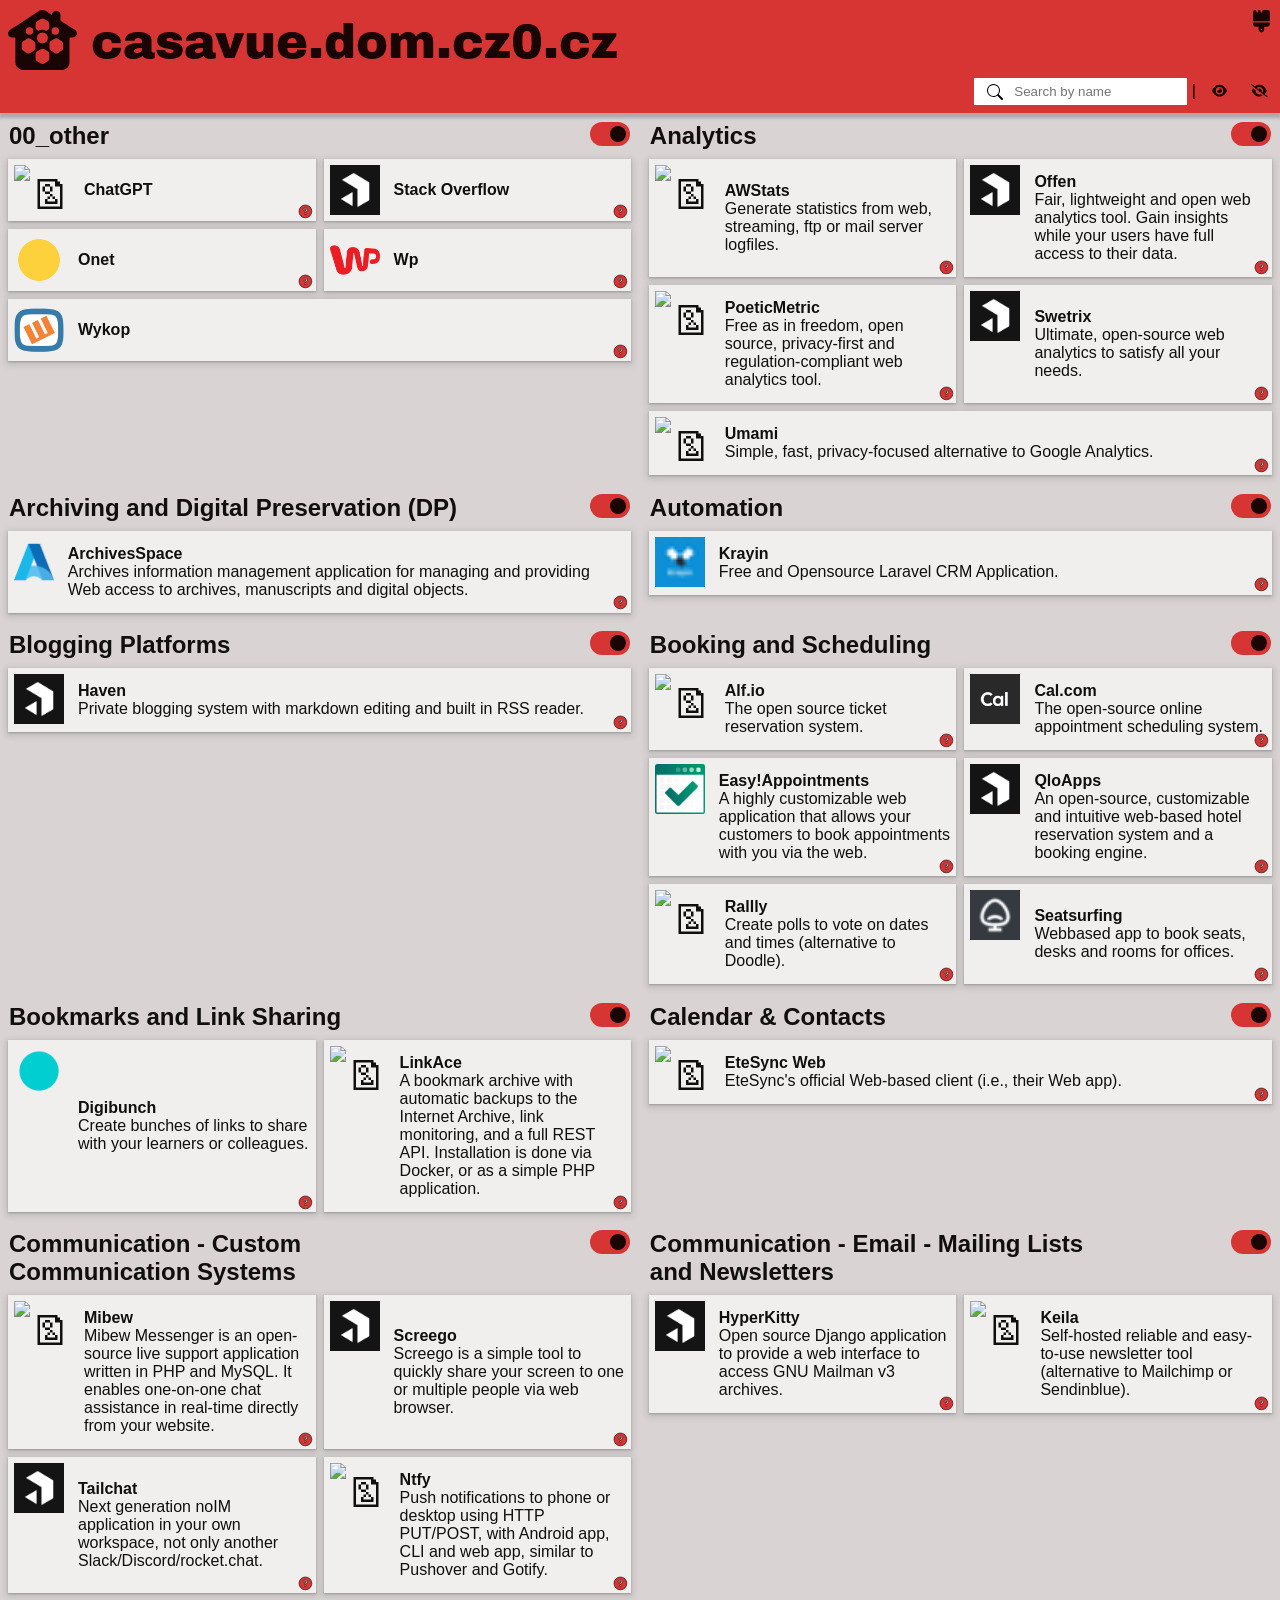
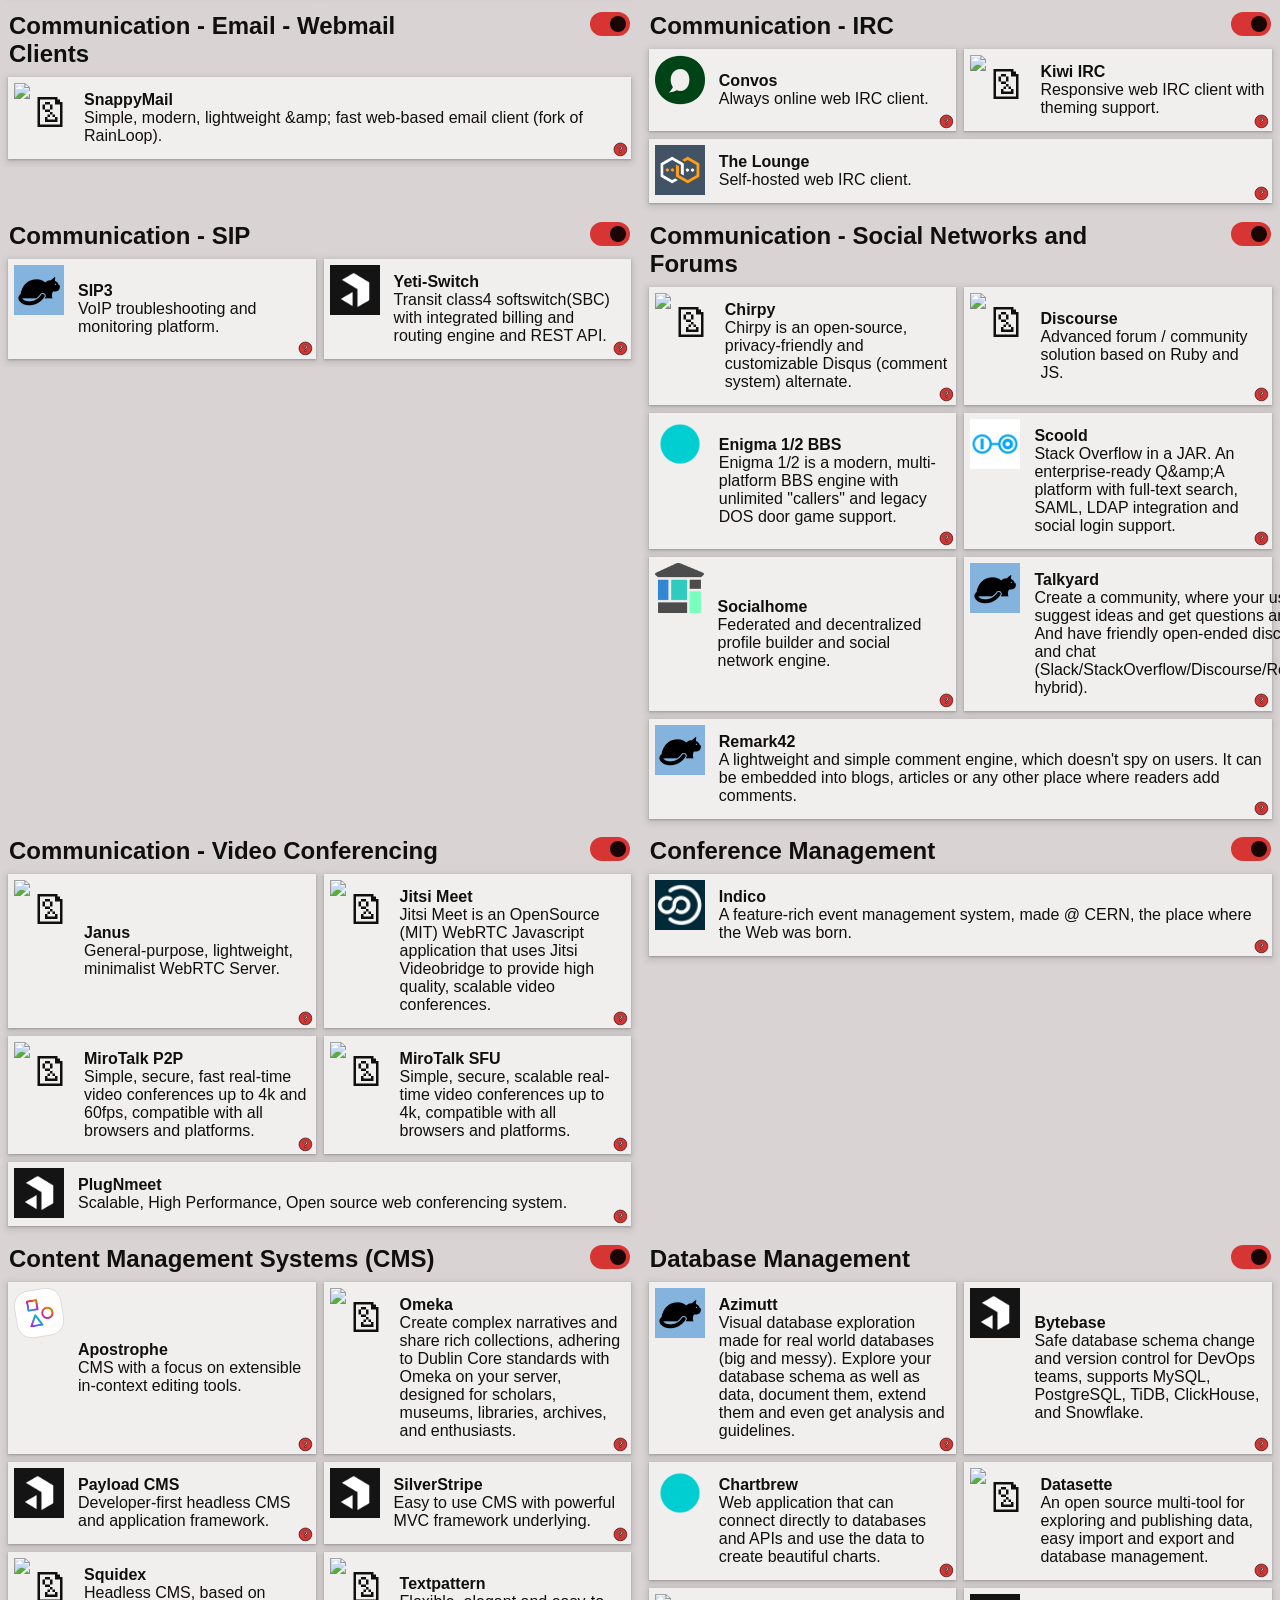
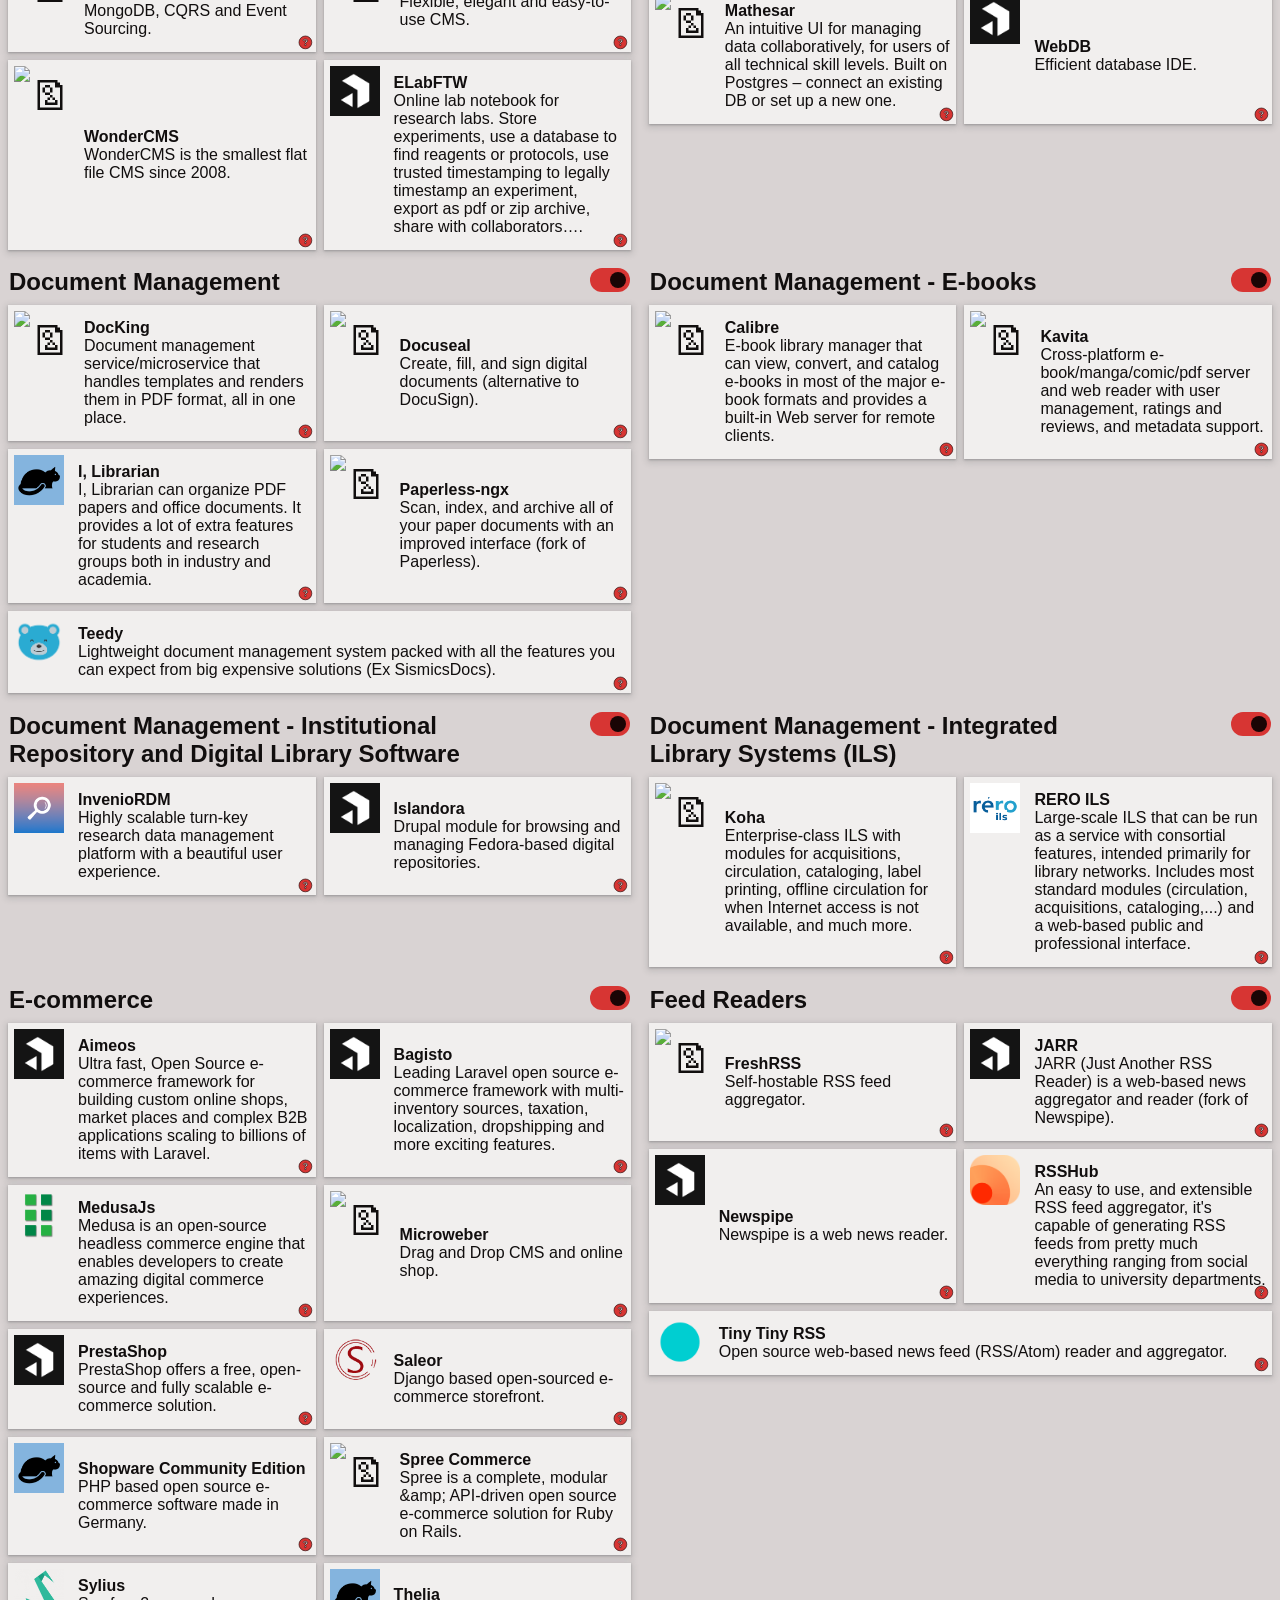
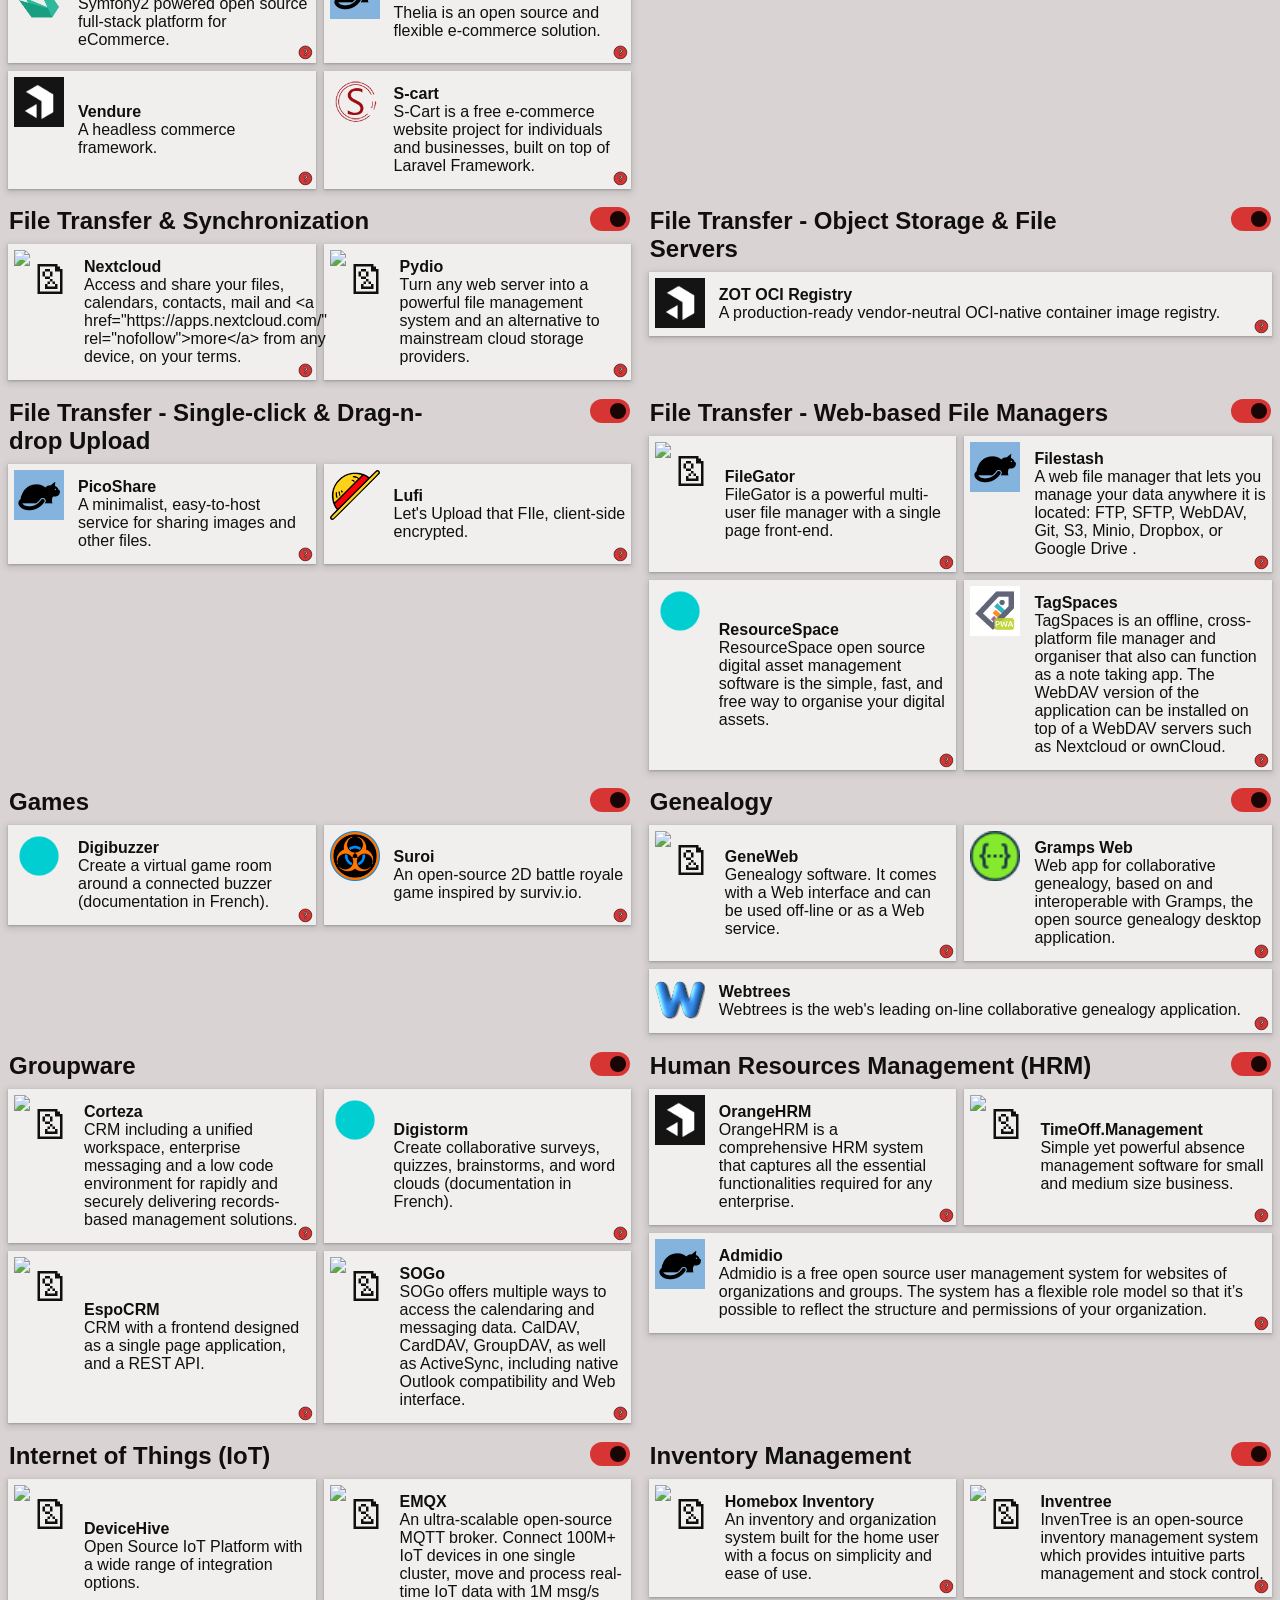
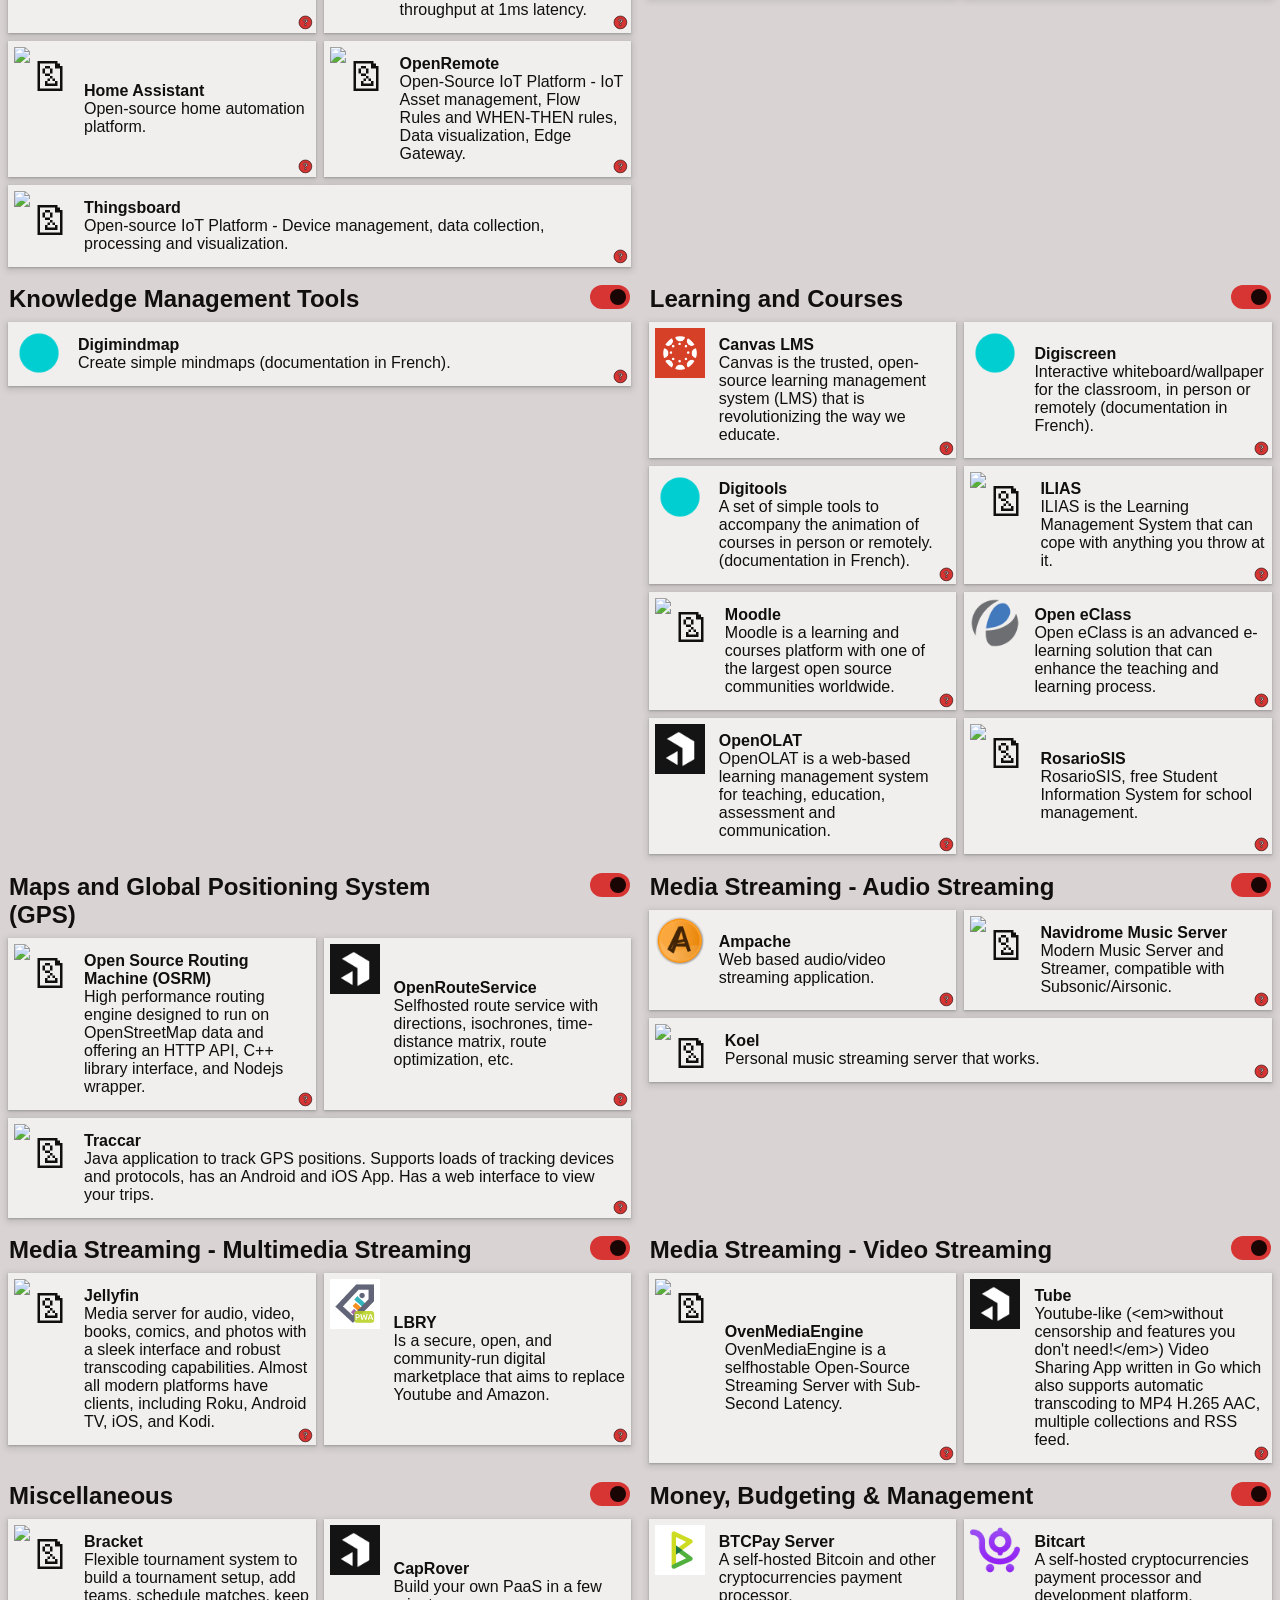
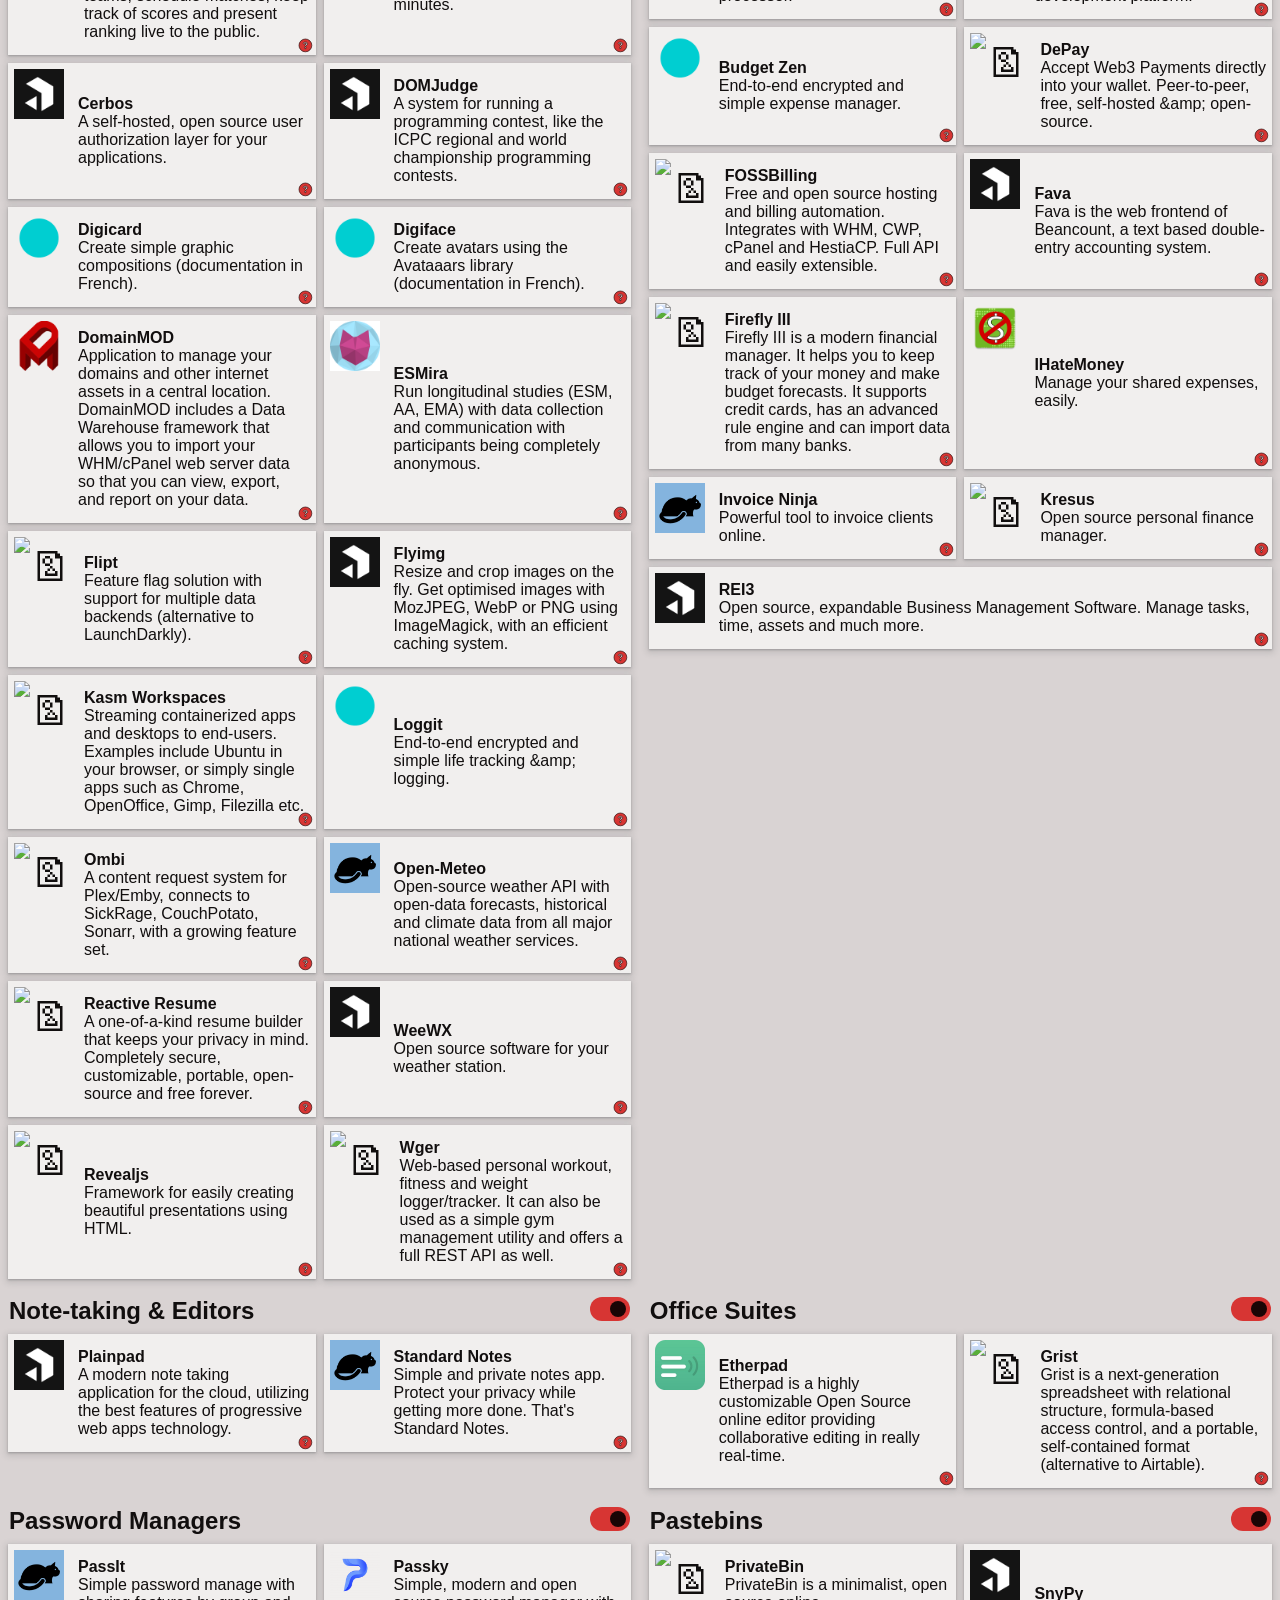
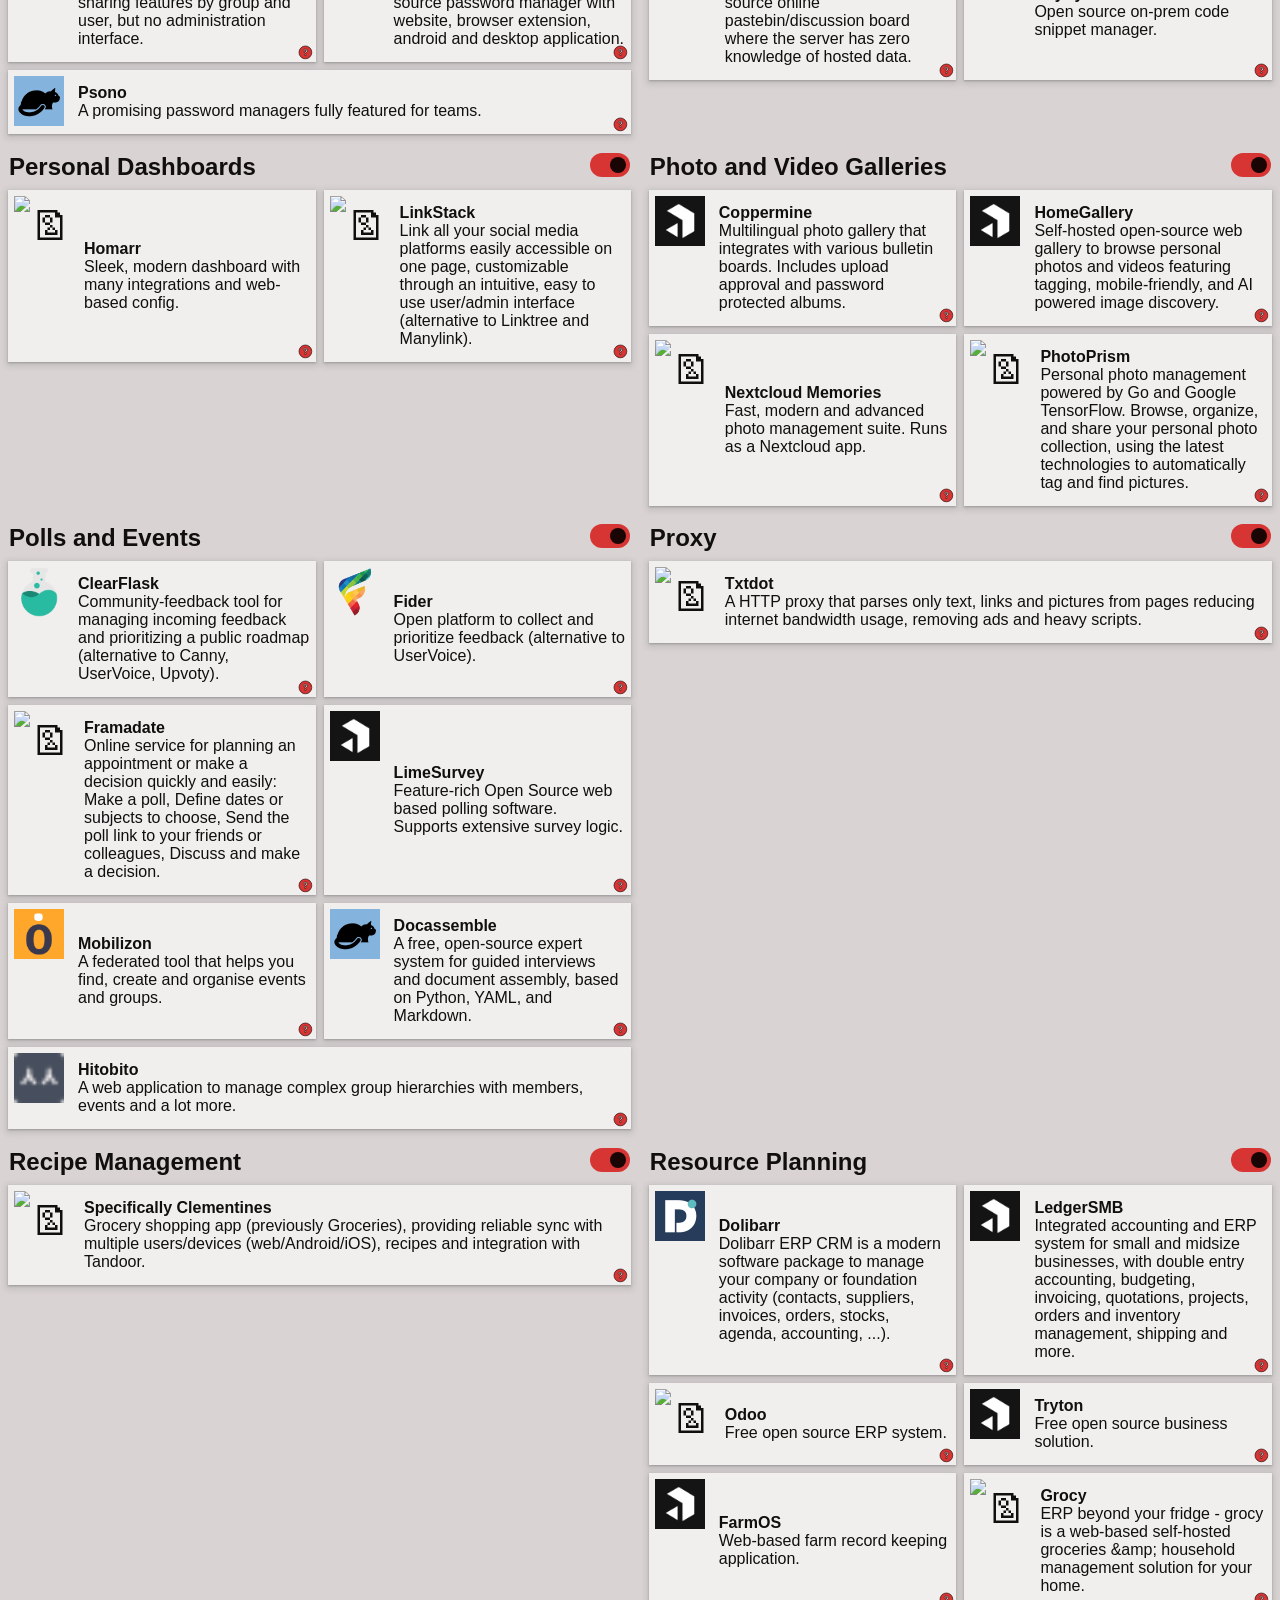
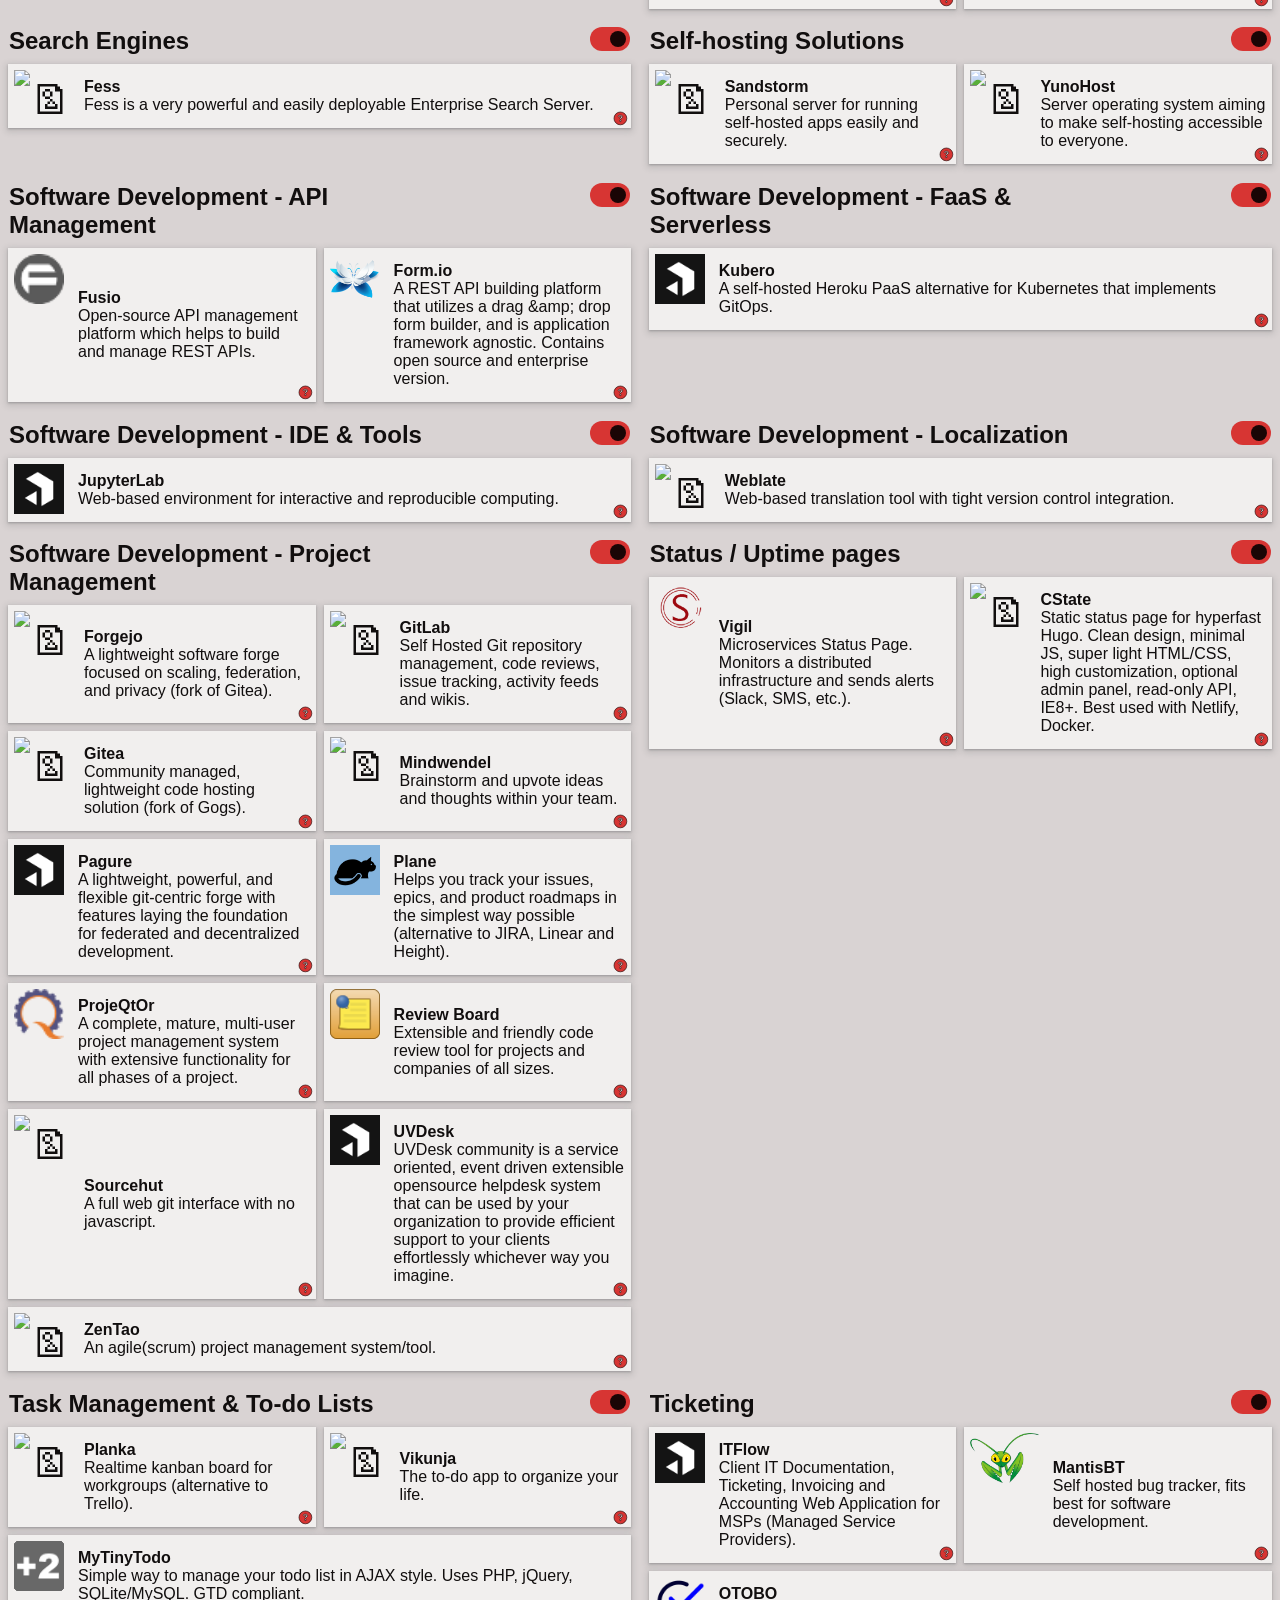
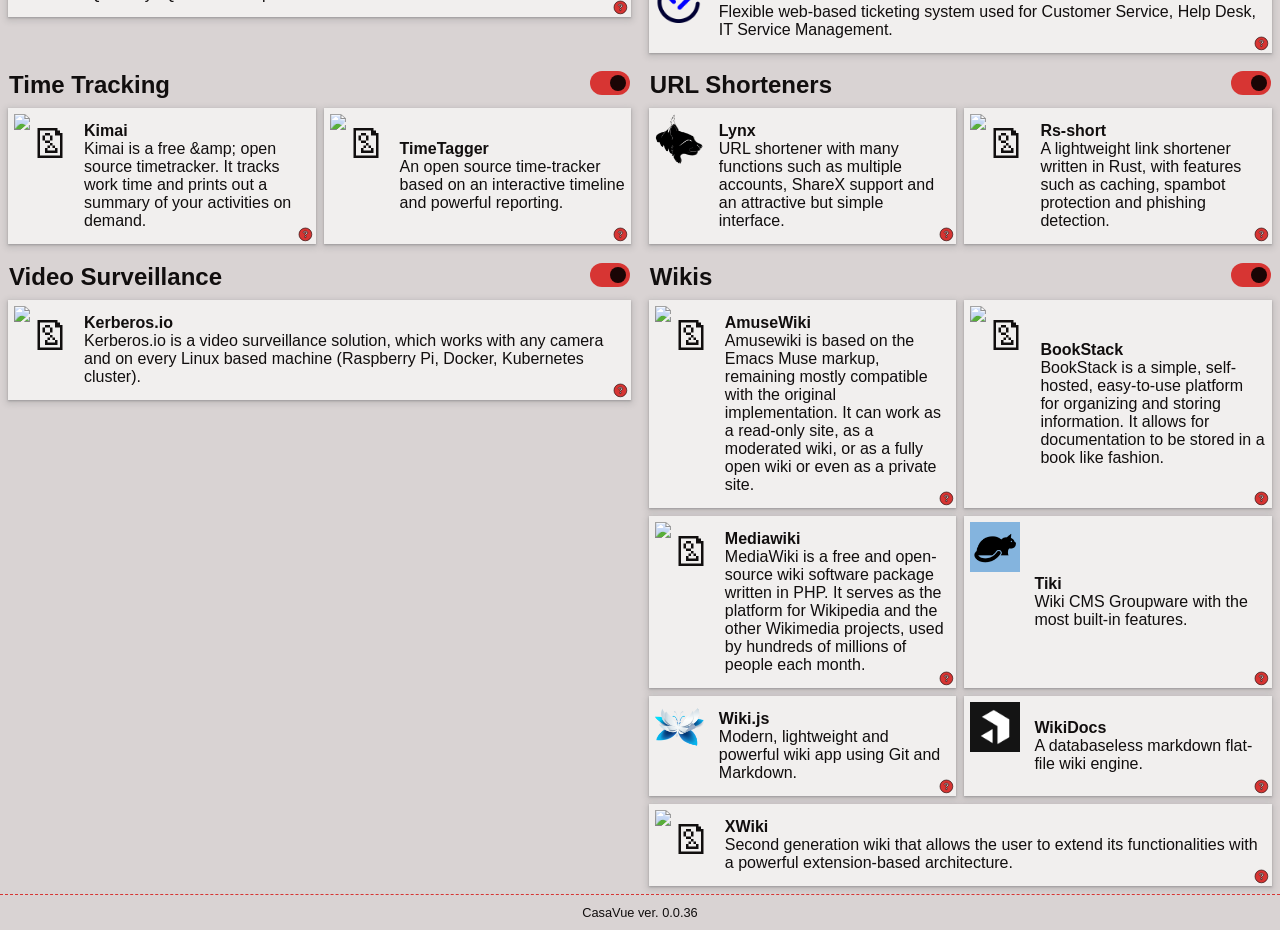
==== commit 688be75d: "demo folder test #7" ====
--- a/demo/index.html
+++ b/demo/index.html
@@ -1 +1 @@
-<!doctype html><html lang=""><head><meta charset="utf-8"><meta http-equiv="X-UA-Compatible" content="IE=edge"><meta name="viewport" content="width=device-width,initial-scale=1"><!--[if IE]><link rel="icon" href="/demo/favicon.ico"><![endif]--><title>CasaVue</title><script defer="defer" src="/demo/js/chunk-vendors.8f82b34c.js"></script><script defer="defer" src="/demo/js/app.e775d8ed.js"></script><link href="/demo/css/app.df72579a.css" rel="stylesheet"><link rel="icon" type="image/svg+xml" href="/demo/img/icons/favicon.svg"><link rel="icon" type="image/png" sizes="32x32" href="/demo/img/icons/favicon-32x32.png"><link rel="icon" type="image/png" sizes="16x16" href="/demo/img/icons/favicon-16x16.png"><link rel="manifest" href="/demo/manifest.json"><meta name="theme-color" content="#fe0102"><meta name="apple-mobile-web-app-capable" content="no"><meta name="apple-mobile-web-app-status-bar-style" content="default"><meta name="apple-mobile-web-app-title" content="CasaVue"><link rel="apple-touch-icon" href="/demo/img/icons/apple-touch-icon-152x152.png"><link rel="mask-icon" href="/demo/img/icons/safari-pinned-tab.svg" color="#fe0102"><meta name="msapplication-TileImage" content="/demo/img/icons/msapplication-icon-144x144.png"><meta name="msapplication-TileColor" content="#fe0102"></head><body><noscript><strong>We're sorry but CasaVue doesn't work properly without JavaScript enabled. Please enable it to continue.</strong></noscript><div id="app"></div></body></html>+<!doctype html><html lang=""><head><meta charset="utf-8"><meta http-equiv="X-UA-Compatible" content="IE=edge"><meta name="viewport" content="width=device-width,initial-scale=1"><!--[if IE]><link rel="icon" href="/demo/favicon.ico"><![endif]--><title>CasaVue</title><script defer="defer" src="/demo/js/chunk-vendors.8f82b34c.js"></script><script defer="defer" src="/demo/js/app.a6548683.js"></script><link href="/demo/css/app.d3de637e.css" rel="stylesheet"><link rel="icon" type="image/svg+xml" href="/demo/img/icons/favicon.svg"><link rel="icon" type="image/png" sizes="32x32" href="/demo/img/icons/favicon-32x32.png"><link rel="icon" type="image/png" sizes="16x16" href="/demo/img/icons/favicon-16x16.png"><link rel="manifest" href="/demo/manifest.json"><meta name="theme-color" content="#fe0102"><meta name="apple-mobile-web-app-capable" content="no"><meta name="apple-mobile-web-app-status-bar-style" content="default"><meta name="apple-mobile-web-app-title" content="CasaVue"><link rel="apple-touch-icon" href="/demo/img/icons/apple-touch-icon-152x152.png"><link rel="mask-icon" href="/demo/img/icons/safari-pinned-tab.svg" color="#fe0102"><meta name="msapplication-TileImage" content="/demo/img/icons/msapplication-icon-144x144.png"><meta name="msapplication-TileColor" content="#fe0102"></head><body><noscript><strong>We're sorry but CasaVue doesn't work properly without JavaScript enabled. Please enable it to continue.</strong></noscript><div id="app"></div></body></html>
--- a/demo/css/app.d3de637e.css
+++ b/demo/css/app.d3de637e.css
@@ -0,0 +1 @@
+@import url(https://fonts.googleapis.com/css?family=Archivo+Black);#top{z-index:999;display:flex;background-color:var(--theme-color);height:70px;align-items:stretch}#topLogo{width:100px}#topLogo svg{max-height:70px;padding:10px 10px 0 8px}#top svg path{fill:var(--theme-color-contrast)}#title{padding-top:16px;color:var(--theme-color-contrast);font-family:Archivo Black,sans-serif;font-size:48px;width:100%;white-space:nowrap;overflow:hidden;text-overflow:ellipsis}#iconsTopRight{padding:10px 10px 0 0;font-size:1.4rem}@media (max-width:900px){#title{font-size:32px;padding:24px 0 0 8px}}footer{font-size:.8rem;flex-shrink:0;text-align:center;border-top:1px var(--theme-color) dashed;padding:10px 0;color:var(--base-color-contrast)}footer svg{margin:0 0 0 5px;stroke:var(--theme-color-contrast);stroke-width:25}#error-box-container{position:absolute;top:50%;left:50%;transform:translate(-50%,-50%);padding:3em;border:4px dashed var(--theme-color);border-radius:30px;text-align:center;display:flex;justify-content:center;width:400px}#error-box-text{display:inline-block;vertical-align:middle;line-height:1.5;color:var(--theme-color)}#error-text-main{font-size:1.5em;font-weight:700}@media (max-width:480px){#error-box-container{width:95%}}.item{margin:4px;padding:6px;background-color:var(--base-color-light);transition:background 1s;box-shadow:0 1px 2px 0 rgba(60,64,67,.3),0 2px 6px 2px rgba(60,64,67,.15)}.item-content{display:flex;position:relative;justify-content:space-between;color:var(--theme-color-lowest);height:100%}.item:hover{background-color:var(--theme-color-50)}.item:hover svg{stroke:var(--theme-color-50)}.image-container{margin-right:14px;flex:0 0 auto;display:flex;align-items:top}.image-container img{height:50px;font-size:40px;line-height:60px}.image-container img,.item-text{color:var(--base-color-contrast)}.item-text{flex:1;display:flex;flex-direction:column;align-items:left;justify-content:center;margin-top:8px;margin-bottom:8px}.item-name{font-weight:700}.item-name:first-letter{text-transform:uppercase}.item:nth-child(2n-1):last-child{grid-column:1/-1}.circle-status{font-size:.8em;position:absolute;right:-2px;bottom:-4px;color:var(--theme-color)}.circle-status svg{margin:0 0 0 2px;stroke:var(--theme-color-contrast);stroke-width:25;transition:stroke 1s}.circle-status div{display:inline-block}.status-icon{position:relative}.status-icon .tooltiptext{opacity:0;width:120px;background-color:var(--theme-color);color:var(--theme-color-contrast);text-align:center;padding:5px 0;border-radius:6px;position:absolute;z-index:100;bottom:150%;left:100%;margin-left:-110px;transition:opacity .4s}.status-icon .tooltiptext:after{content:"";position:absolute;top:100%;left:84%;margin-left:-3px;border-width:5px;border-style:solid;border-color:var(--theme-color) transparent transparent transparent}.status-icon:hover .tooltiptext{opacity:1}a[data-v-469a1c43]:active,a[data-v-469a1c43]:hover,a[data-v-469a1c43]:link,a[data-v-469a1c43]:visited{text-decoration:none}#toolbox[data-v-469a1c43]{background:var(--theme-color);padding:4px 0;width:100%;display:block;text-align:right;position:sticky;top:0;z-index:1;box-shadow:0 4px 3px 1px rgba(0,0,0,.2)}#items[data-v-469a1c43]{font-family:Avenir,Helvetica,Arial,sans-serif;-webkit-font-smoothing:antialiased;-moz-osx-font-smoothing:grayscale;gap:.1rem;margin:0 auto;overflow:auto;display:grid;grid-template-columns:repeat(auto-fill,minmax(480px,1fr))}.namespace-container[data-v-469a1c43]{margin:4px}.namespace-items[data-v-469a1c43]{transform:scaleY(1);display:grid;grid-template-columns:repeat(var(--col-count,2),minmax(0,1fr))}.hidden[data-v-469a1c43]{max-height:0;transform:scaleY(0)}.namespace-header[data-v-469a1c43]{padding:5px;font-weight:700;font-size:1.5rem;gap:.1rem;margin:0 auto;overflow:auto;display:grid;grid-template-columns:3fr 1fr}.namespace-name[data-v-469a1c43]{display:inline-block;color:var(--base-color-contrast)}.input-wrap[data-v-469a1c43]{height:0;text-align:right}@media (max-width:480px){#app[data-v-469a1c43]{grid-template-columns:1fr}#items[data-v-469a1c43]{grid-template-columns:repeat(auto-fill,minmax(360px,1fr))}.namespace-items[data-v-469a1c43]{grid-template-columns:1fr}}.pwa-prompt{position:fixed;padding:16px 0;margin-bottom:20px;left:0;bottom:0;width:100%;color:var(--theme-color-lowest);text-align:center;background-color:var(--base-color-light);transition:background 1s;box-shadow:0 1px 2px 0 rgba(60,64,67,.3),0 2px 6px 2px rgba(60,64,67,.15)}.form-items{display:grid;row-gap:.6rem;grid-template-columns:auto auto}#settings{z-index:3;background-color:#fff;text-align:left;position:fixed;top:50%;left:50%;transform:translate(-50%,-50%);padding:16px;box-shadow:0 4px 8px 0 rgba(0,0,0,.2),0 6px 20px 0 rgba(0,0,0,.19)}#searchInput{background:transparent url("data:image/svg+xml;charset=utf-8,%3Csvg xmlns='http://www.w3.org/2000/svg' width='16' height='16' class='bi bi-search'%3E%3Cpath d='M11.742 10.344a6.5 6.5 0 1 0-1.397 1.398h-.001c.03.04.062.078.098.115l3.85 3.85a1 1 0 0 0 1.415-1.414l-3.85-3.85a1.007 1.007 0 0 0-.115-.1zM12 6.5a5.5 5.5 0 1 1-11 0 5.5 5.5 0 0 1 11 0z'/%3E%3C/svg%3E") no-repeat 13px;background-color:#fff;padding-left:40px;border:none;padding:6px 4px 6px 40px}input:focus{outline:none}:root{--theme-color-h:205;--theme-color-s:79%;--theme-color-l:13%;--link-contrast:.2;--theme-color-hsl:var(--theme-color-h),var(--theme-color-s),var(--theme-color-l);--theme-color:hsl(var(--theme-color-hsl));--theme-color-contrast:#e0f3ff;--base-color-contrast:#00121f;--base-color-h:var(--theme-color-h);--base-color-s:18%;--base-color-l:80%;--base-color-hsl:var(--base-color-h),var(--base-color-s),var(--base-color-l);--base-color:hsl(var(--base-color-hsl));--base-color-light:hsl(var(--base-color-h),var(--base-color-s),calc(var(--base-color-l) + 10%));--base-text-color:#65acdc;--theme-color-10:hsla(var(--theme-color-hsl),.1);--theme-color-20:hsla(var(--theme-color-hsl),.2);--theme-color-30:hsla(var(--theme-color-hsl),.3);--theme-color-40:hsla(var(--theme-color-hsl),.4);--theme-color-50:hsla(var(--theme-color-hsl),.5);--theme-color-60:hsla(var(--theme-color-hsl),.6);--theme-color-70:hsla(var(--theme-color-hsl),.7);--theme-color-80:hsla(var(--theme-color-hsl),.8);--theme-color-90:hsla(var(--theme-color-hsl),.9)}*{box-sizing:border-box}body{background:var(--base-color);margin:0;padding:0;font-family:sans-serif;display:flex;min-height:100vh;flex-direction:column}textarea{width:100%;box-sizing:border-box}button{background-color:var(--theme-color);border:none;color:var(--theme-color-contrast);padding:6px 10px;text-decoration:none;margin:4px 2px;cursor:pointer}.fade-enter-active,.fade-leave-active{transition:opacity .3s}.fade-enter-from,.fade-leave-to{opacity:0}.fade-enter-to,.fade-leave-from{opacity:1}#container{margin:0;padding:0;display:flex;min-height:100vh;flex-direction:column}#content{flex:1 0 auto}.switch{position:relative;display:inline-block;width:40px;height:24px}.switch input{opacity:0;width:0;height:0}.slider{cursor:pointer;top:0;left:0;right:0;bottom:0;background-color:#ccc}.slider,.slider:before{position:absolute;transition:.4s}.slider:before{content:"";height:16px;width:16px;left:4px;bottom:4px;background-color:var(--theme-color-contrast)}input:checked+.slider{background-color:var(--theme-color)}input:focus+.slider{box-shadow:0 0 1px var(--theme-color)}input:checked+.slider:before{transform:translateX(16px)}.slider.round{border-radius:24px}.slider.round:before{border-radius:50%}
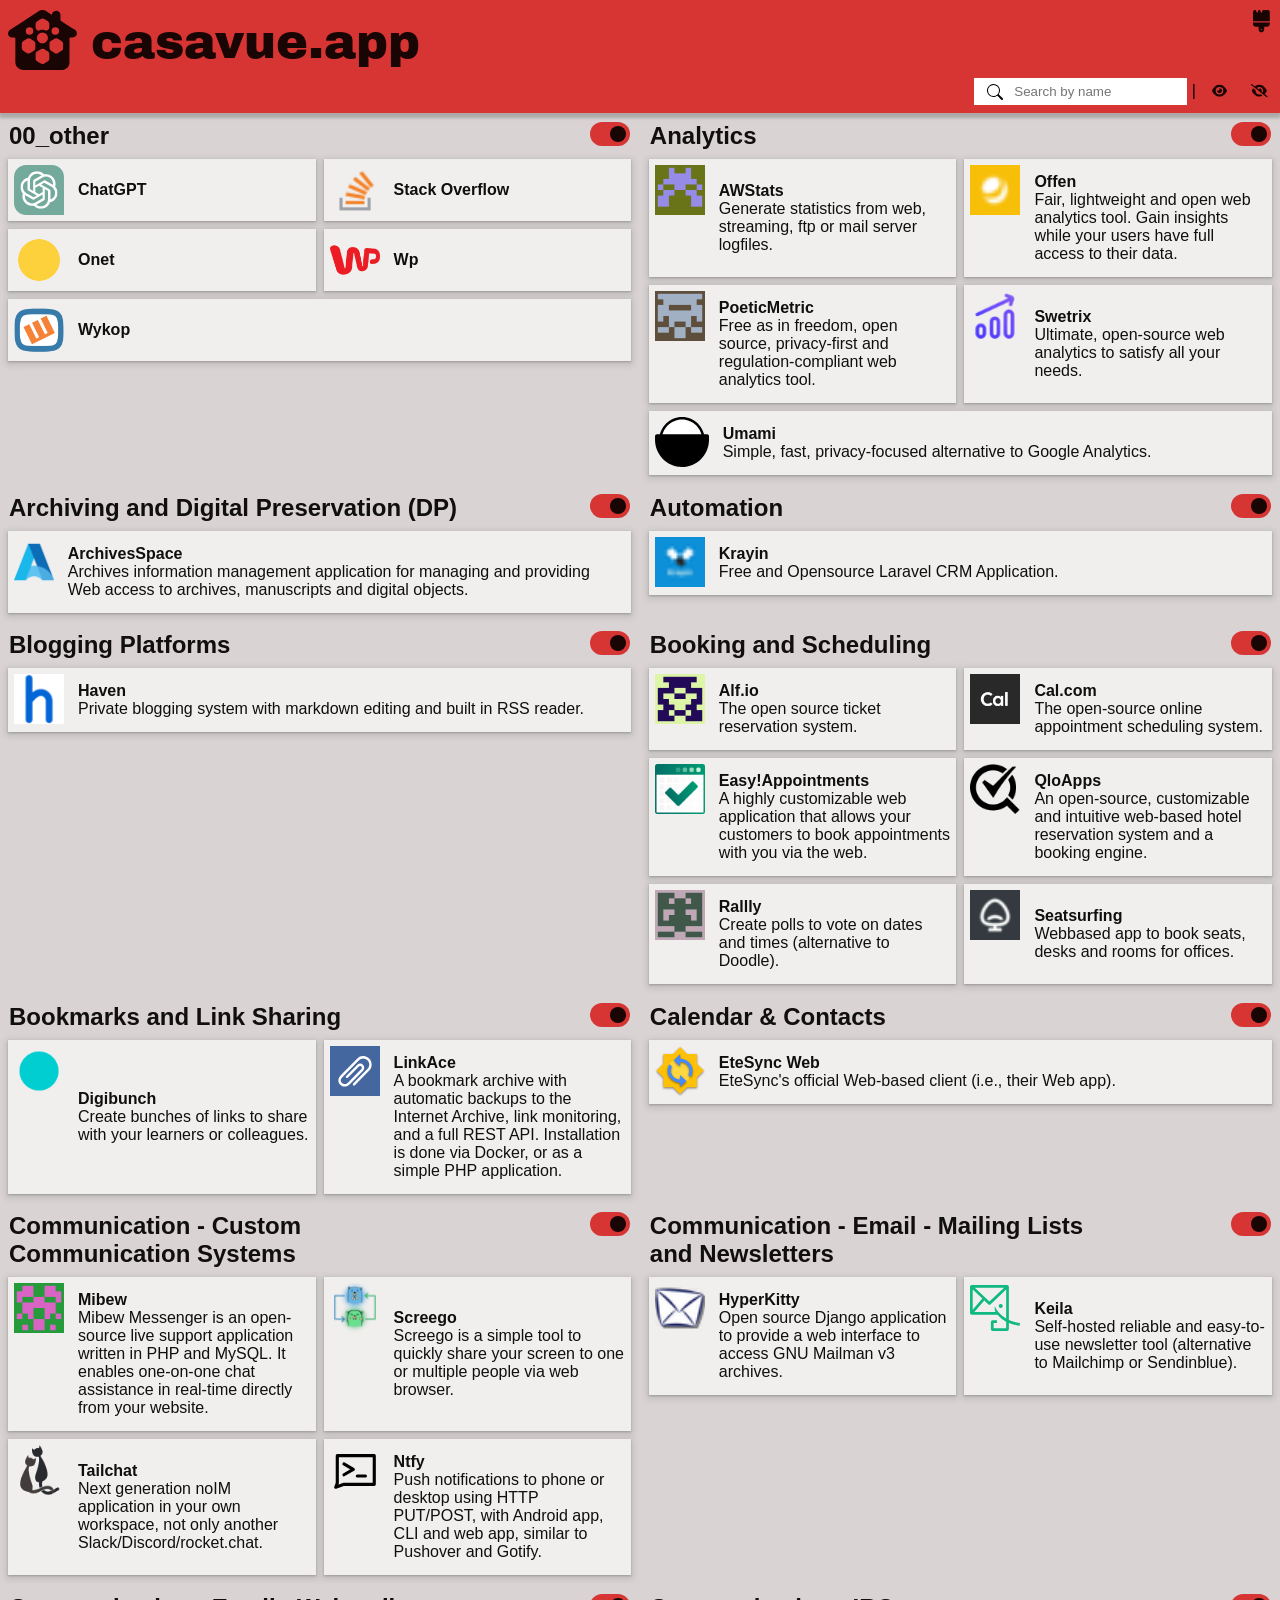
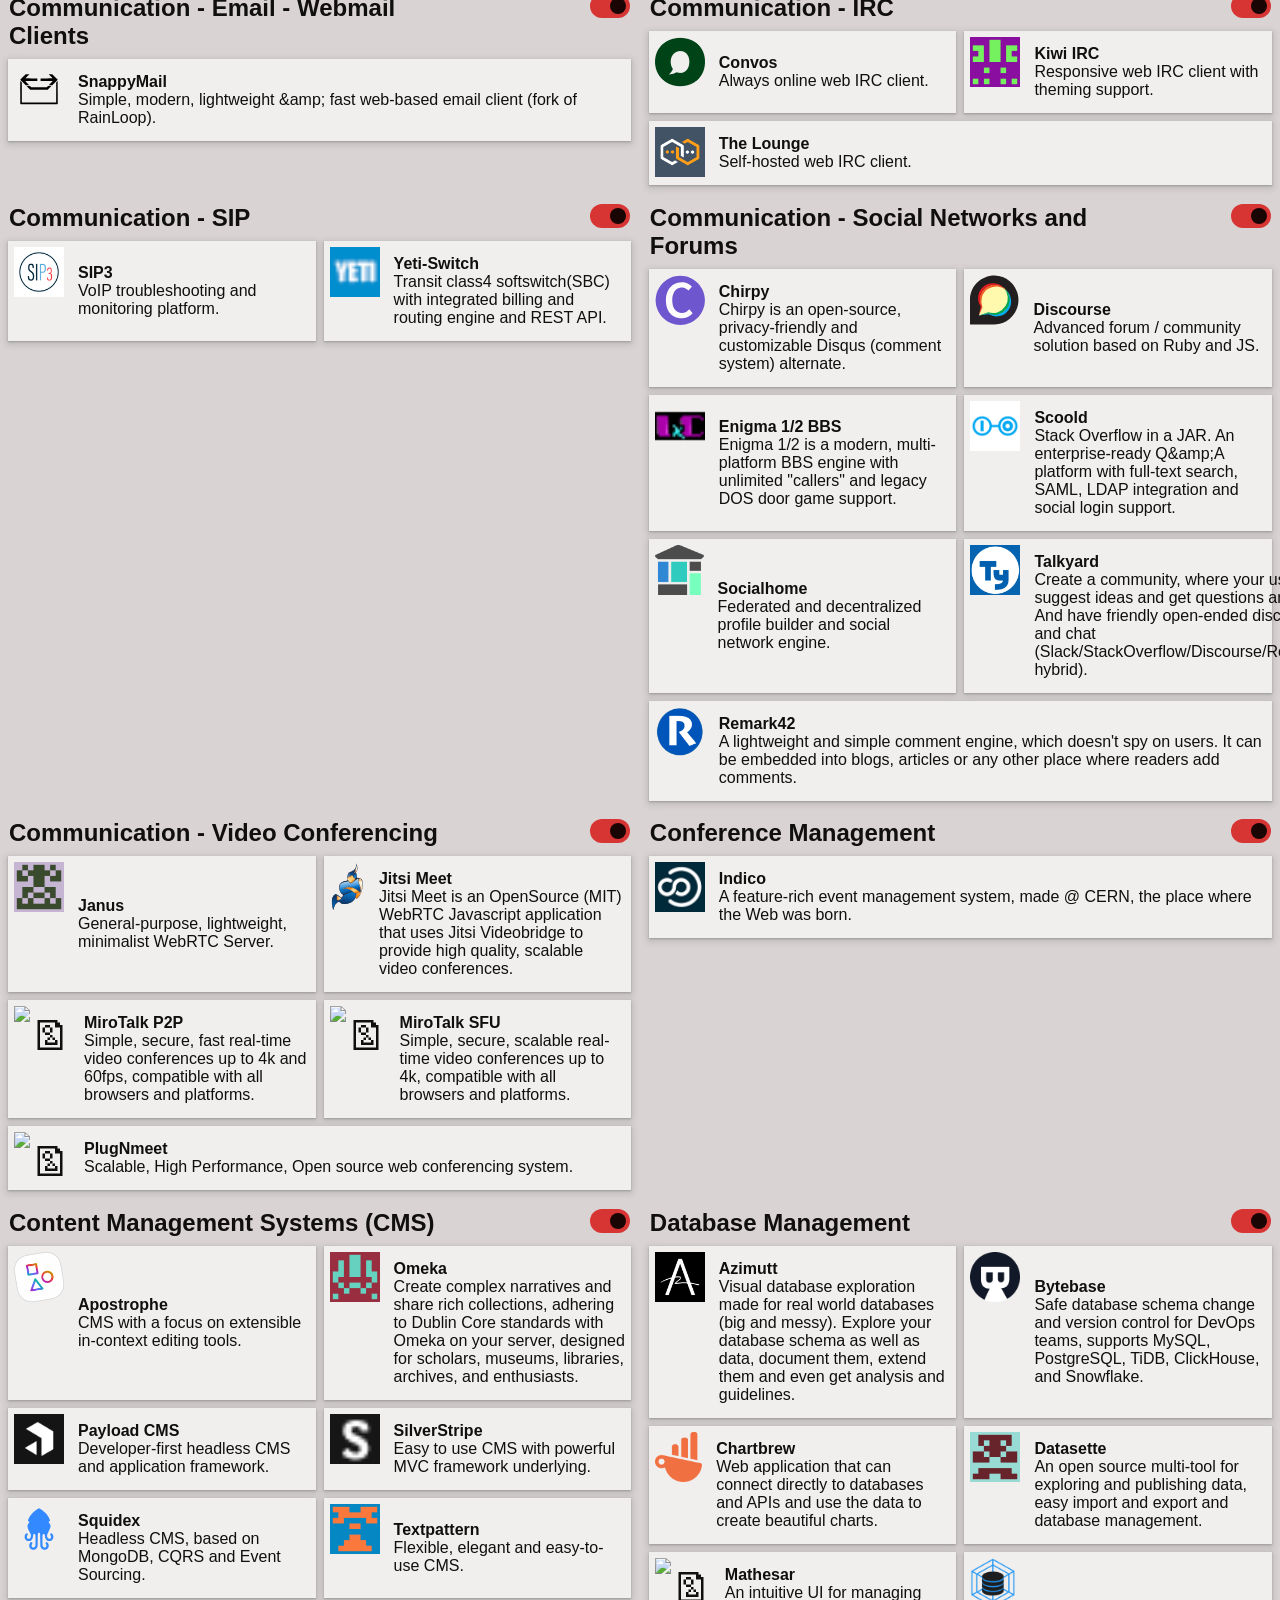
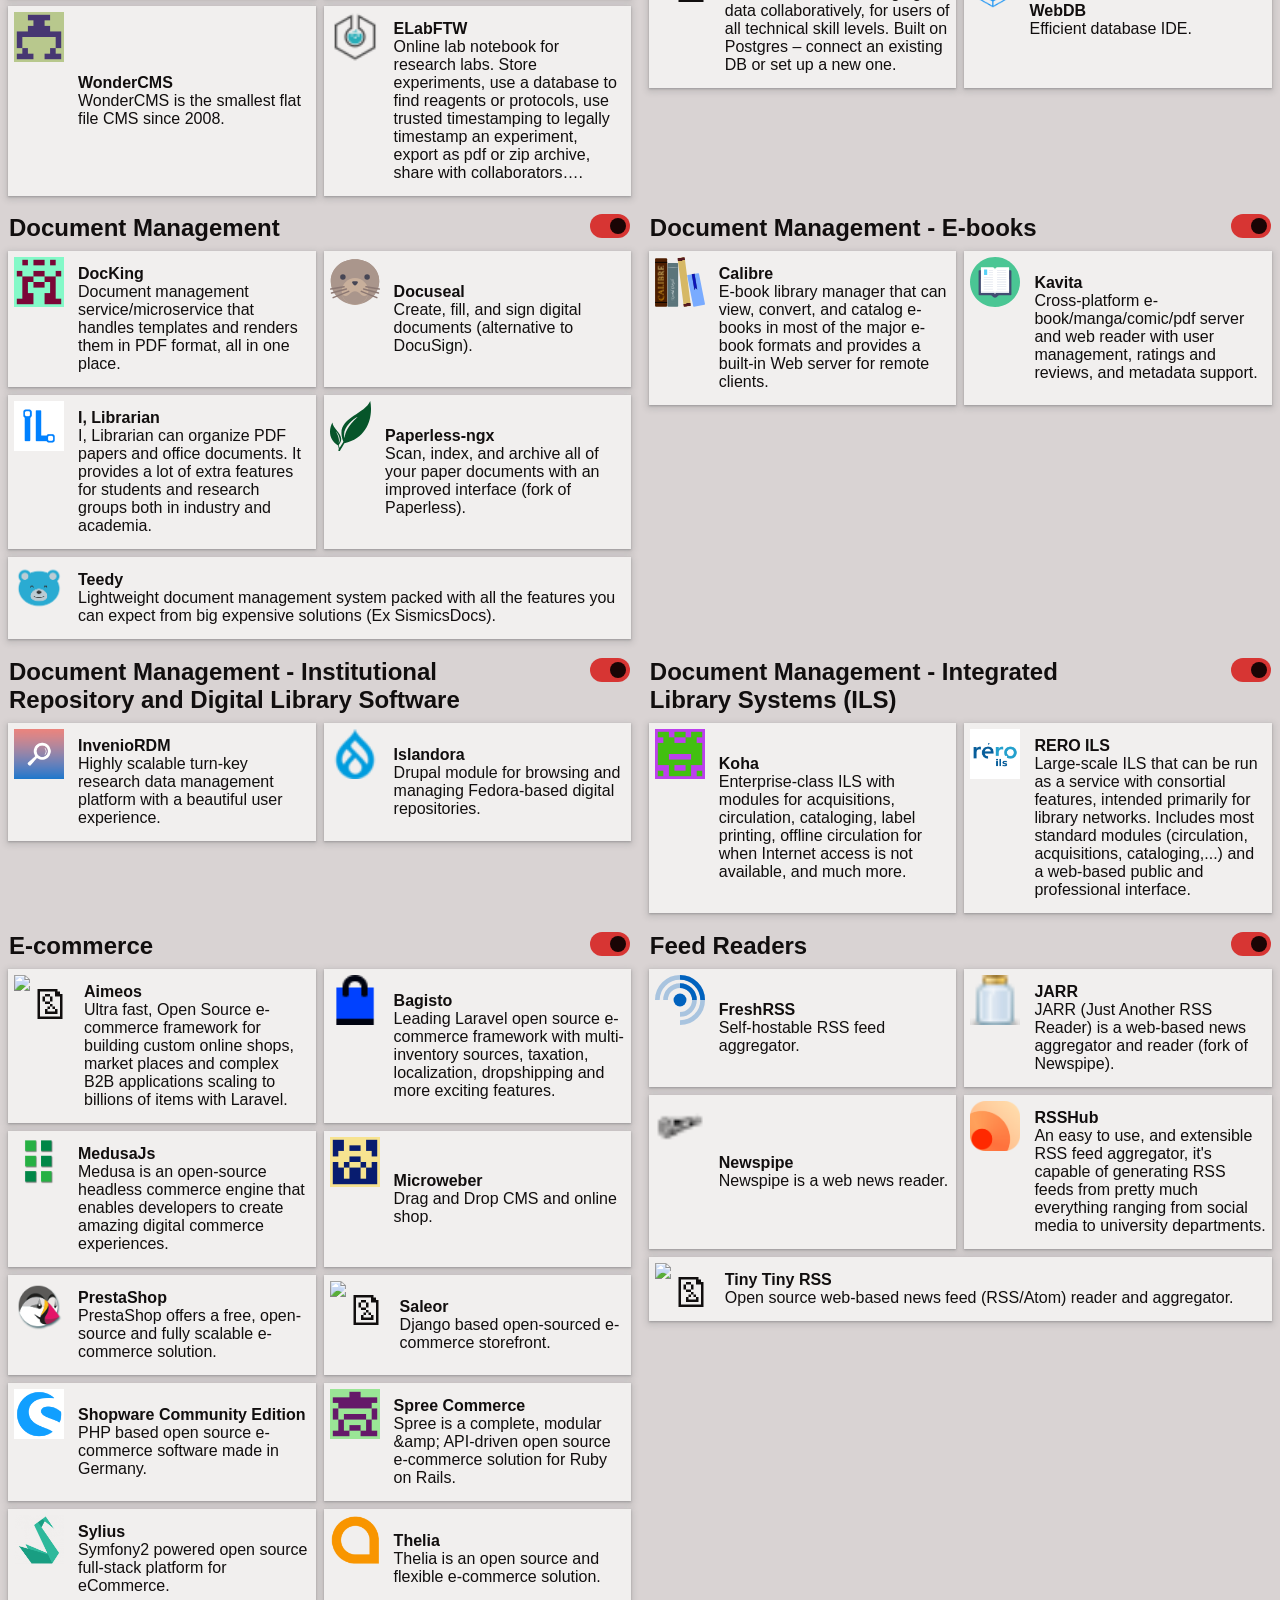
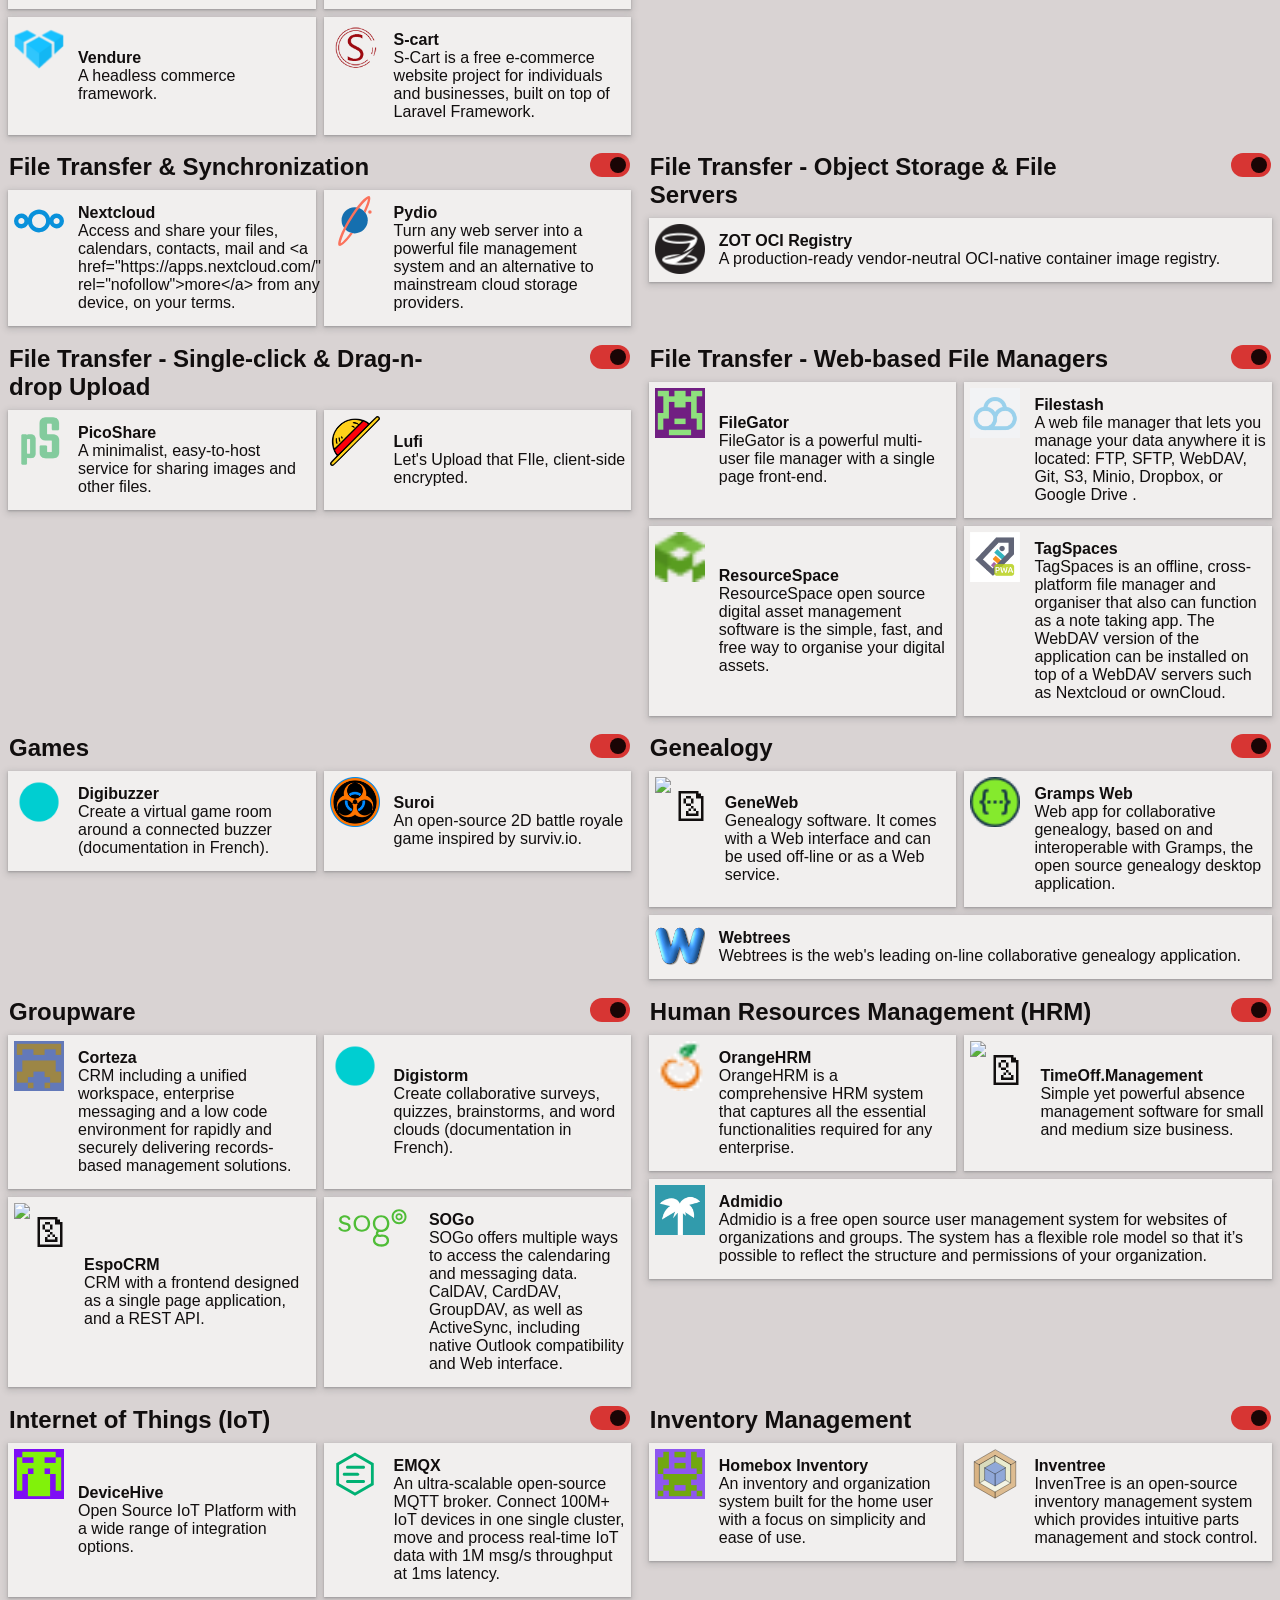
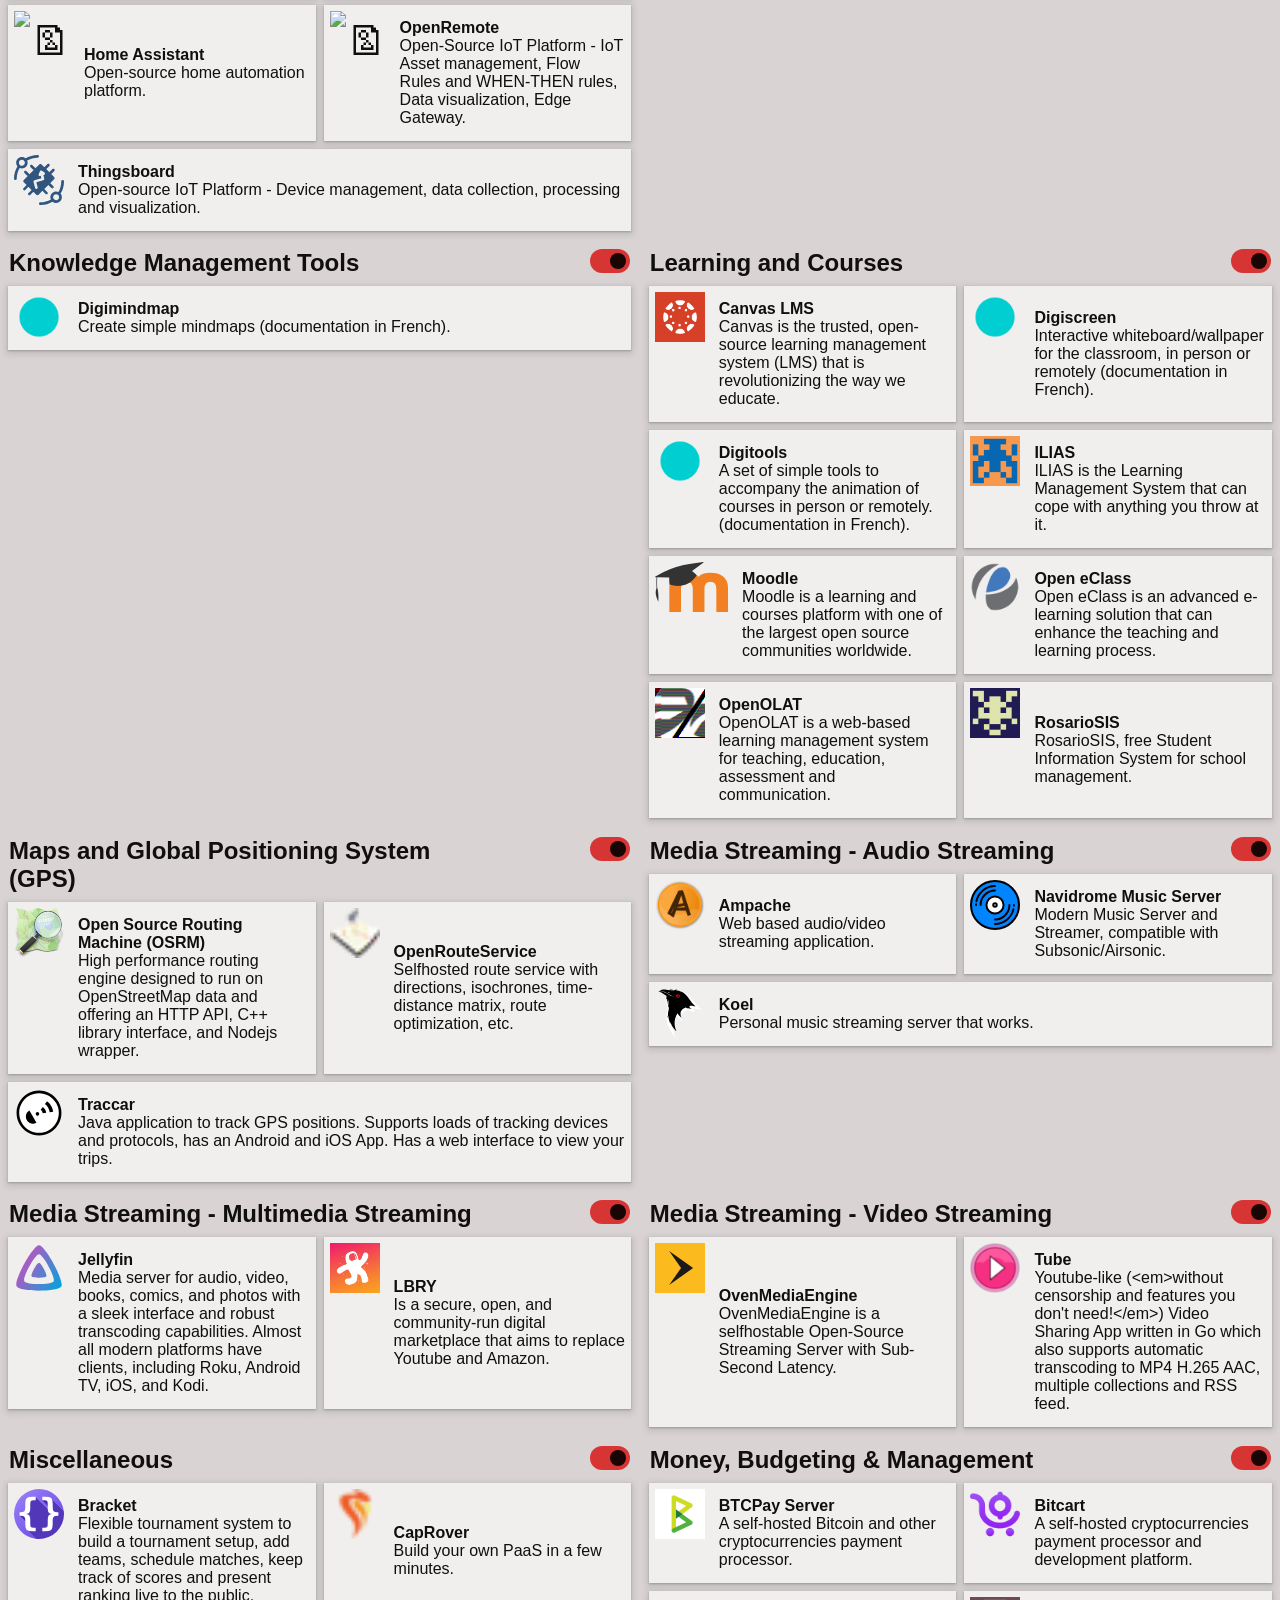
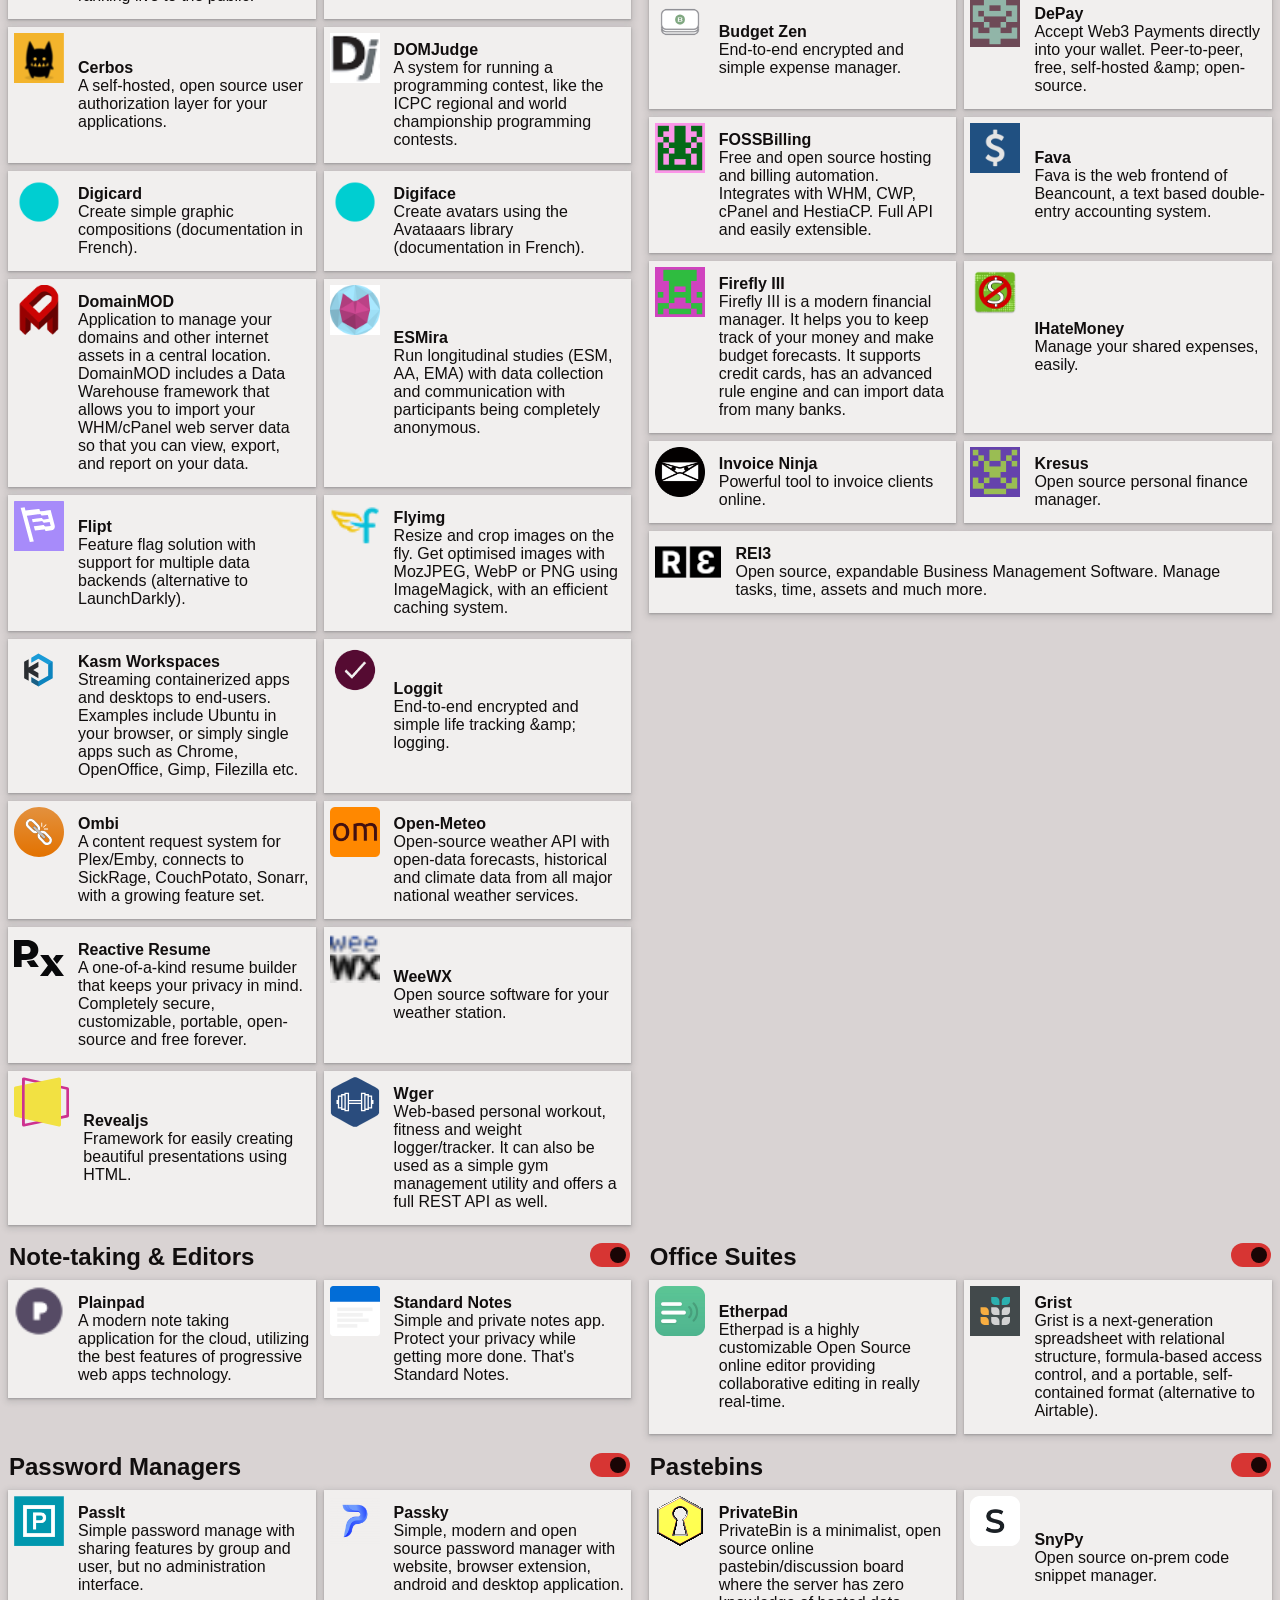
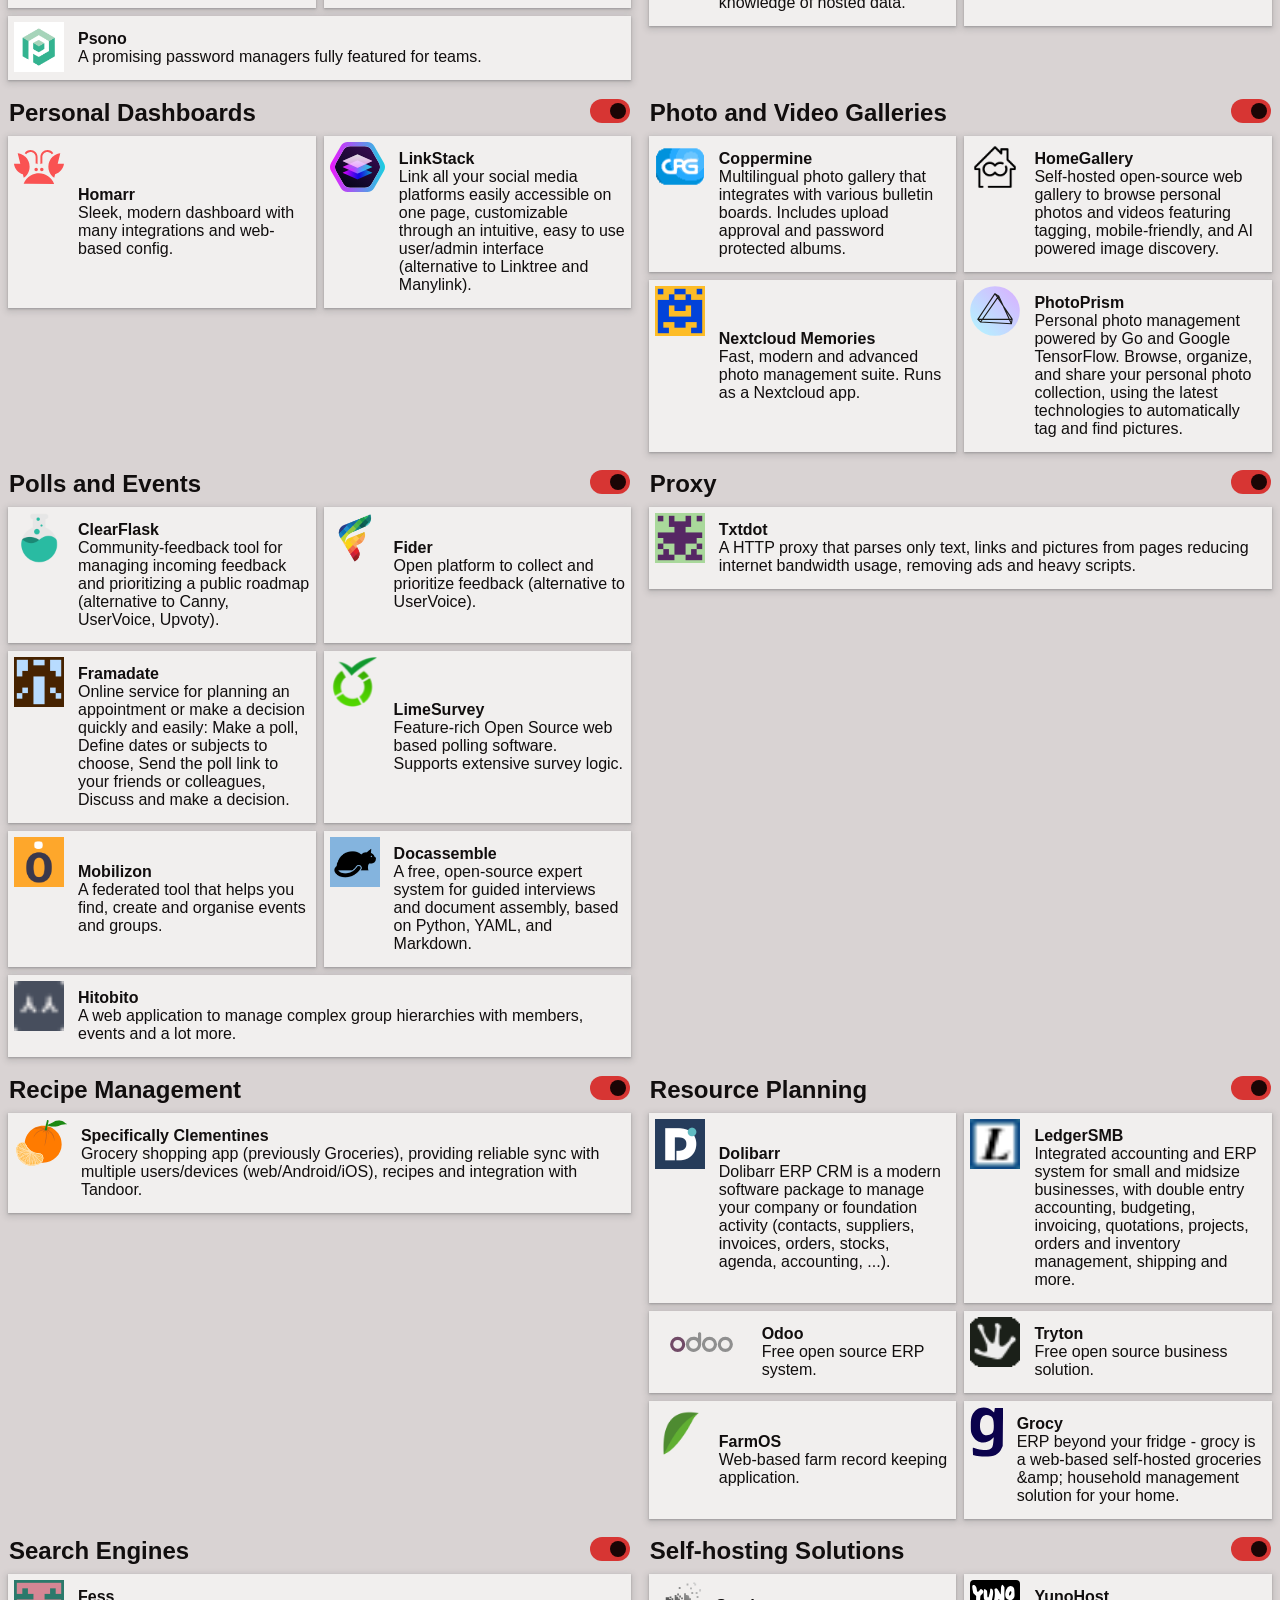
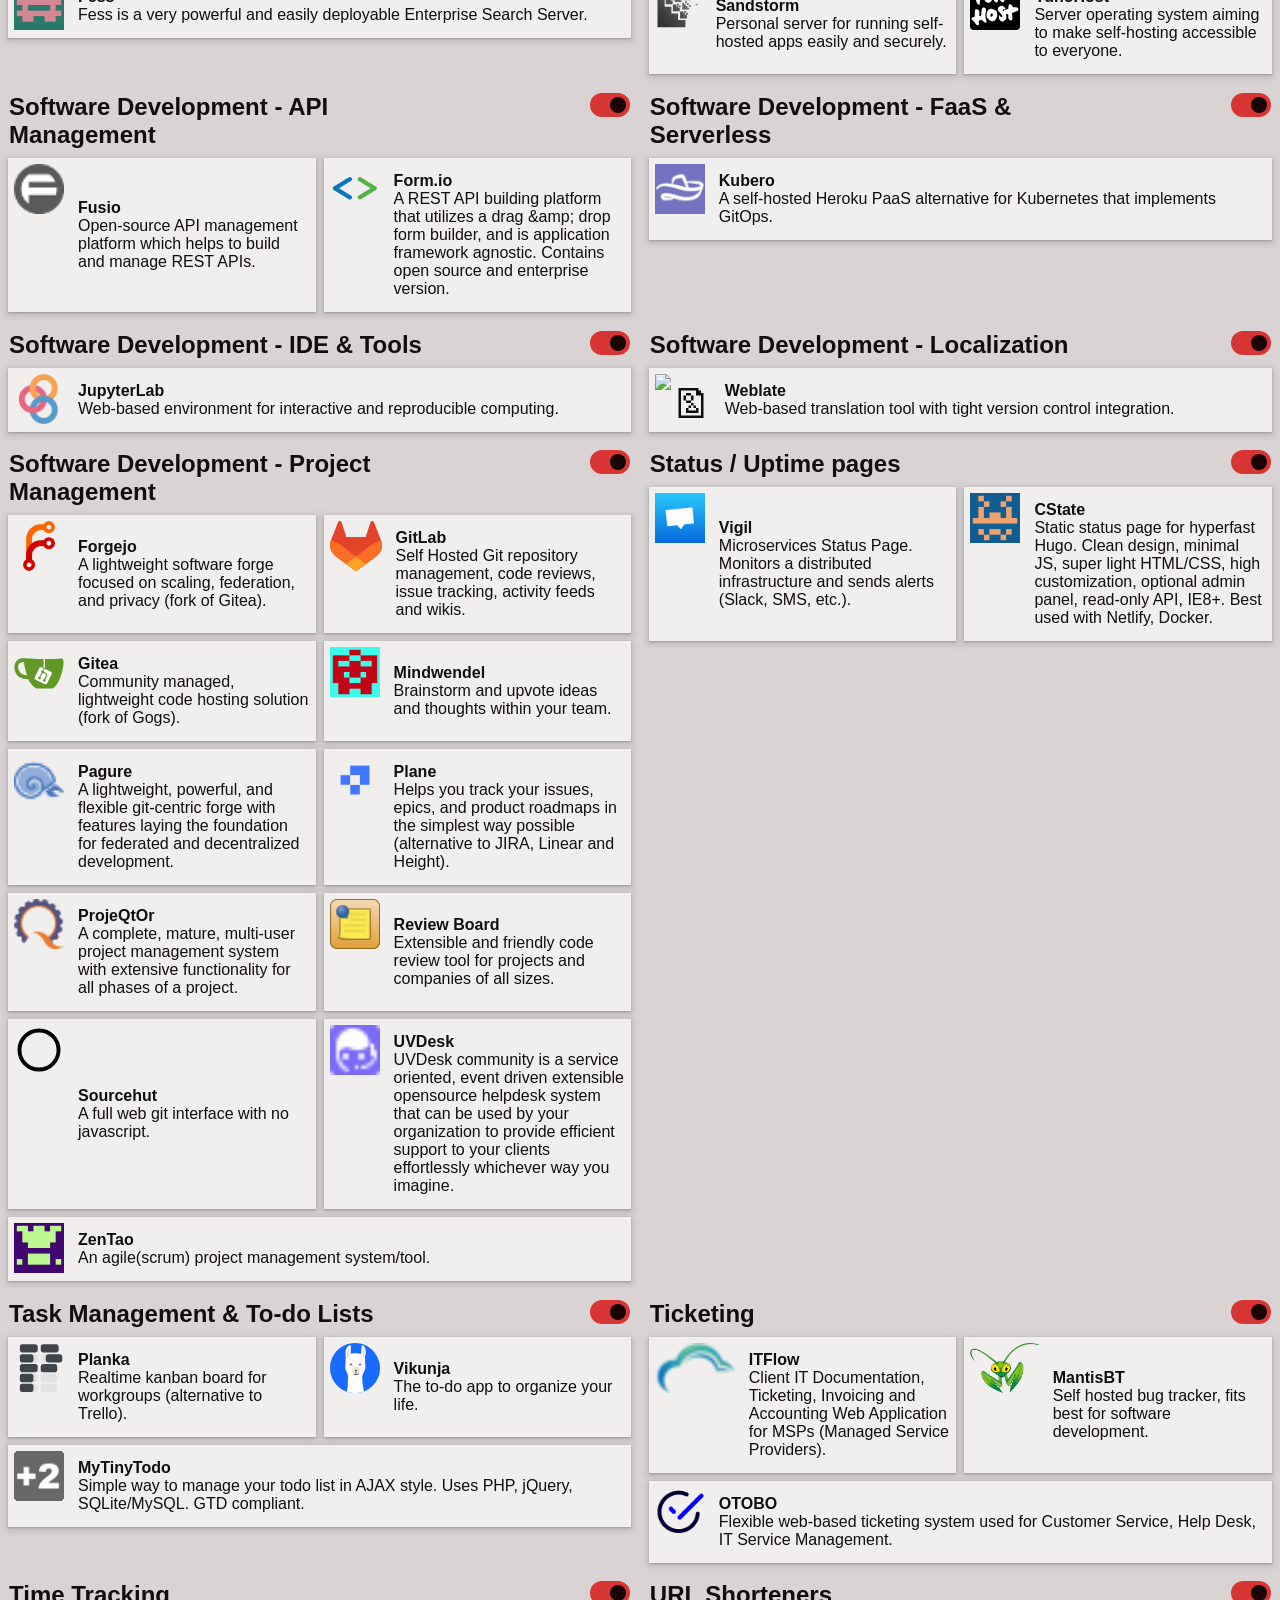
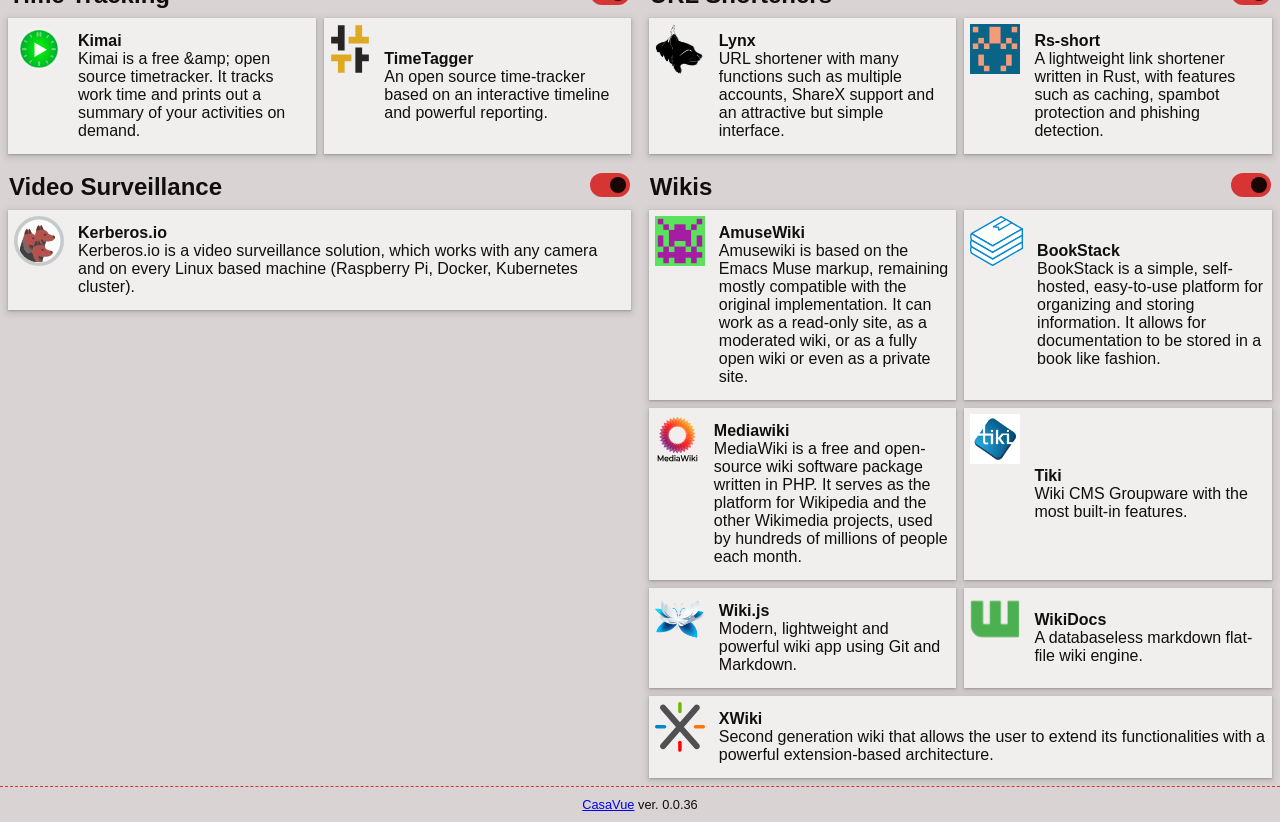
==== commit cd0543e7: "demo folder test #11" ====
--- a/demo/index.html
+++ b/demo/index.html
@@ -1 +1 @@
-<!doctype html><html lang=""><head><meta charset="utf-8"><meta http-equiv="X-UA-Compatible" content="IE=edge"><meta name="viewport" content="width=device-width,initial-scale=1"><!--[if IE]><link rel="icon" href="/demo/favicon.ico"><![endif]--><title>CasaVue</title><script defer="defer" src="/demo/js/chunk-vendors.8f82b34c.js"></script><script defer="defer" src="/demo/js/app.a6548683.js"></script><link href="/demo/css/app.d3de637e.css" rel="stylesheet"><link rel="icon" type="image/svg+xml" href="/demo/img/icons/favicon.svg"><link rel="icon" type="image/png" sizes="32x32" href="/demo/img/icons/favicon-32x32.png"><link rel="icon" type="image/png" sizes="16x16" href="/demo/img/icons/favicon-16x16.png"><link rel="manifest" href="/demo/manifest.json"><meta name="theme-color" content="#fe0102"><meta name="apple-mobile-web-app-capable" content="no"><meta name="apple-mobile-web-app-status-bar-style" content="default"><meta name="apple-mobile-web-app-title" content="CasaVue"><link rel="apple-touch-icon" href="/demo/img/icons/apple-touch-icon-152x152.png"><link rel="mask-icon" href="/demo/img/icons/safari-pinned-tab.svg" color="#fe0102"><meta name="msapplication-TileImage" content="/demo/img/icons/msapplication-icon-144x144.png"><meta name="msapplication-TileColor" content="#fe0102"></head><body><noscript><strong>We're sorry but CasaVue doesn't work properly without JavaScript enabled. Please enable it to continue.</strong></noscript><div id="app"></div></body></html>+<!doctype html><html lang=""><head><meta charset="utf-8"><meta http-equiv="X-UA-Compatible" content="IE=edge"><meta name="viewport" content="width=device-width,initial-scale=1"><!--[if IE]><link rel="icon" href="/demo/favicon.ico"><![endif]--><title>CasaVue</title><script defer="defer" src="/demo/js/chunk-vendors.652c72a5.js"></script><script defer="defer" src="/demo/js/app.d8121c89.js"></script><link href="/demo/css/app.d3de637e.css" rel="stylesheet"><link rel="icon" type="image/svg+xml" href="/demo/img/icons/favicon.svg"><link rel="icon" type="image/png" sizes="32x32" href="/demo/img/icons/favicon-32x32.png"><link rel="icon" type="image/png" sizes="16x16" href="/demo/img/icons/favicon-16x16.png"><link rel="manifest" href="/demo/manifest.json"><meta name="theme-color" content="#fe0102"><meta name="apple-mobile-web-app-capable" content="no"><meta name="apple-mobile-web-app-status-bar-style" content="default"><meta name="apple-mobile-web-app-title" content="CasaVue"><link rel="apple-touch-icon" href="/demo/img/icons/apple-touch-icon-152x152.png"><link rel="mask-icon" href="/demo/img/icons/safari-pinned-tab.svg" color="#fe0102"><meta name="msapplication-TileImage" content="/demo/img/icons/msapplication-icon-144x144.png"><meta name="msapplication-TileColor" content="#fe0102"></head><body><noscript><strong>We're sorry but CasaVue doesn't work properly without JavaScript enabled. Please enable it to continue.</strong></noscript><div id="app"></div></body></html>
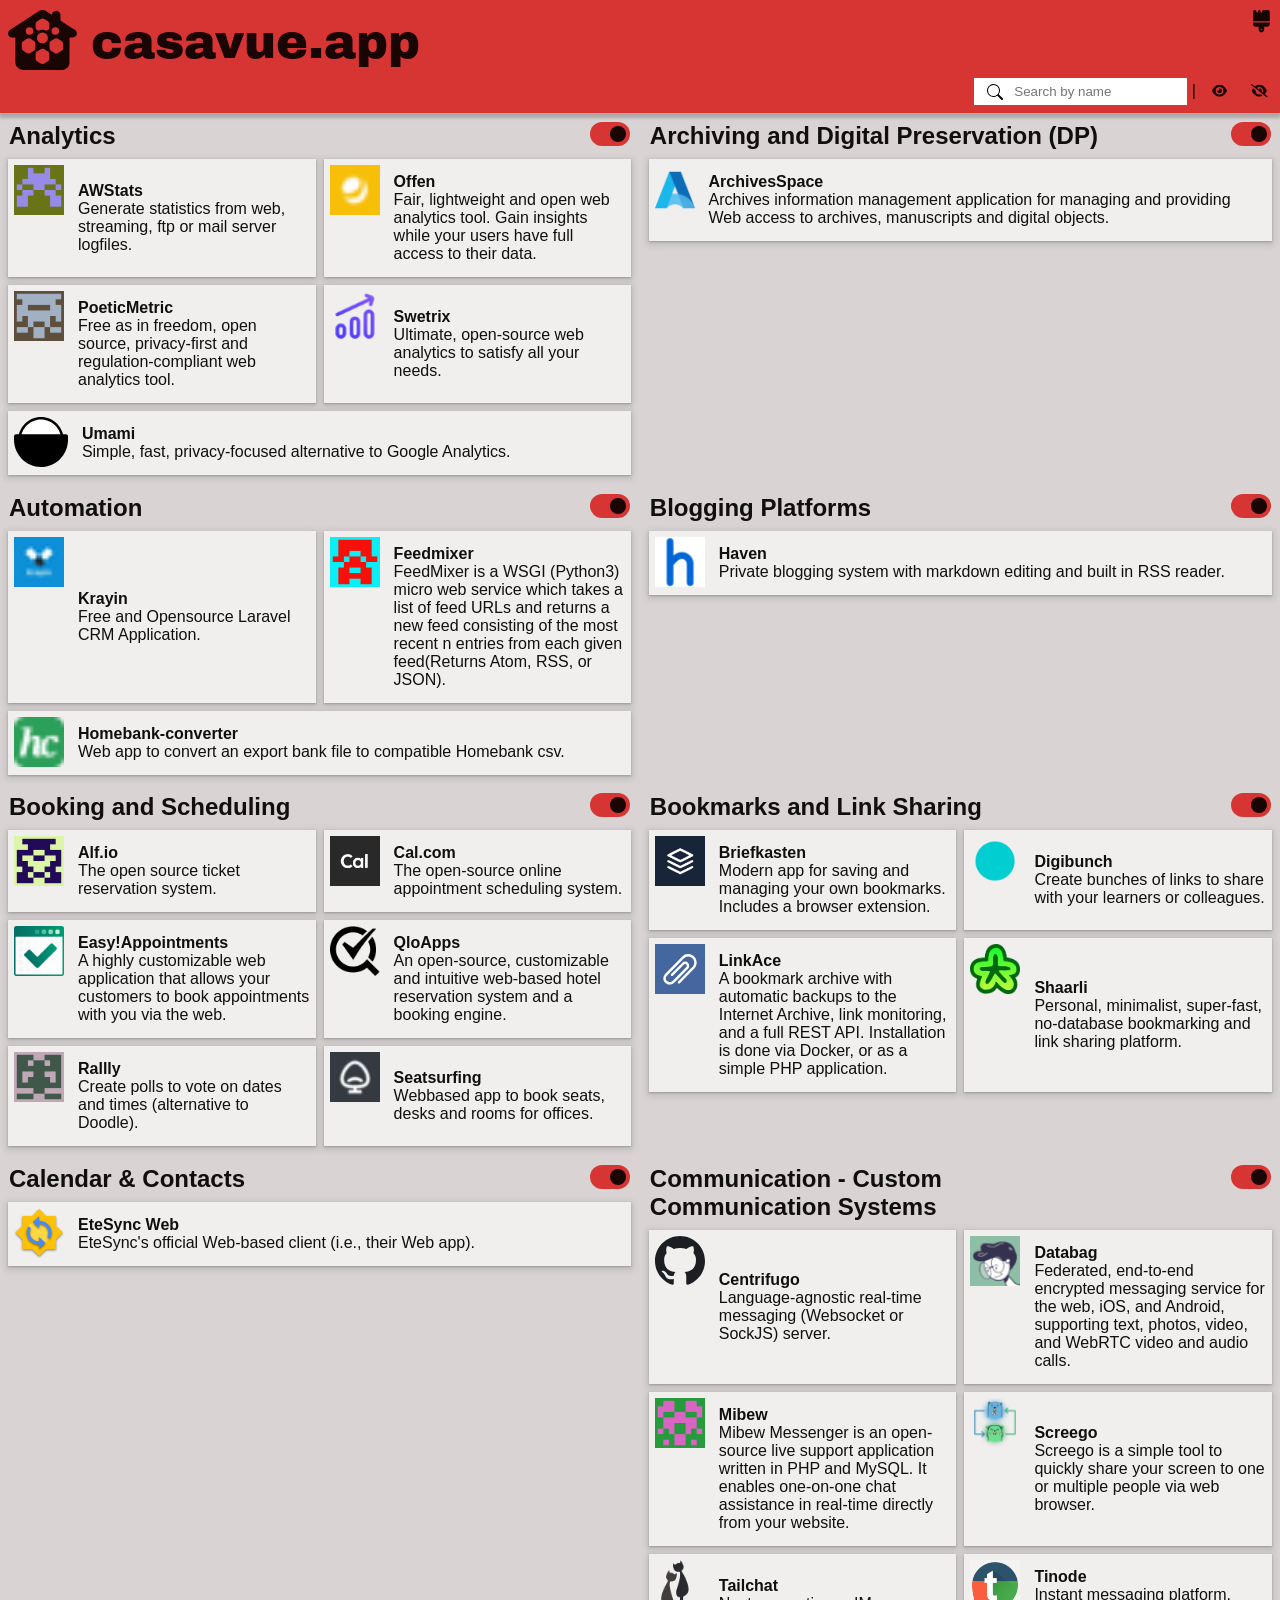
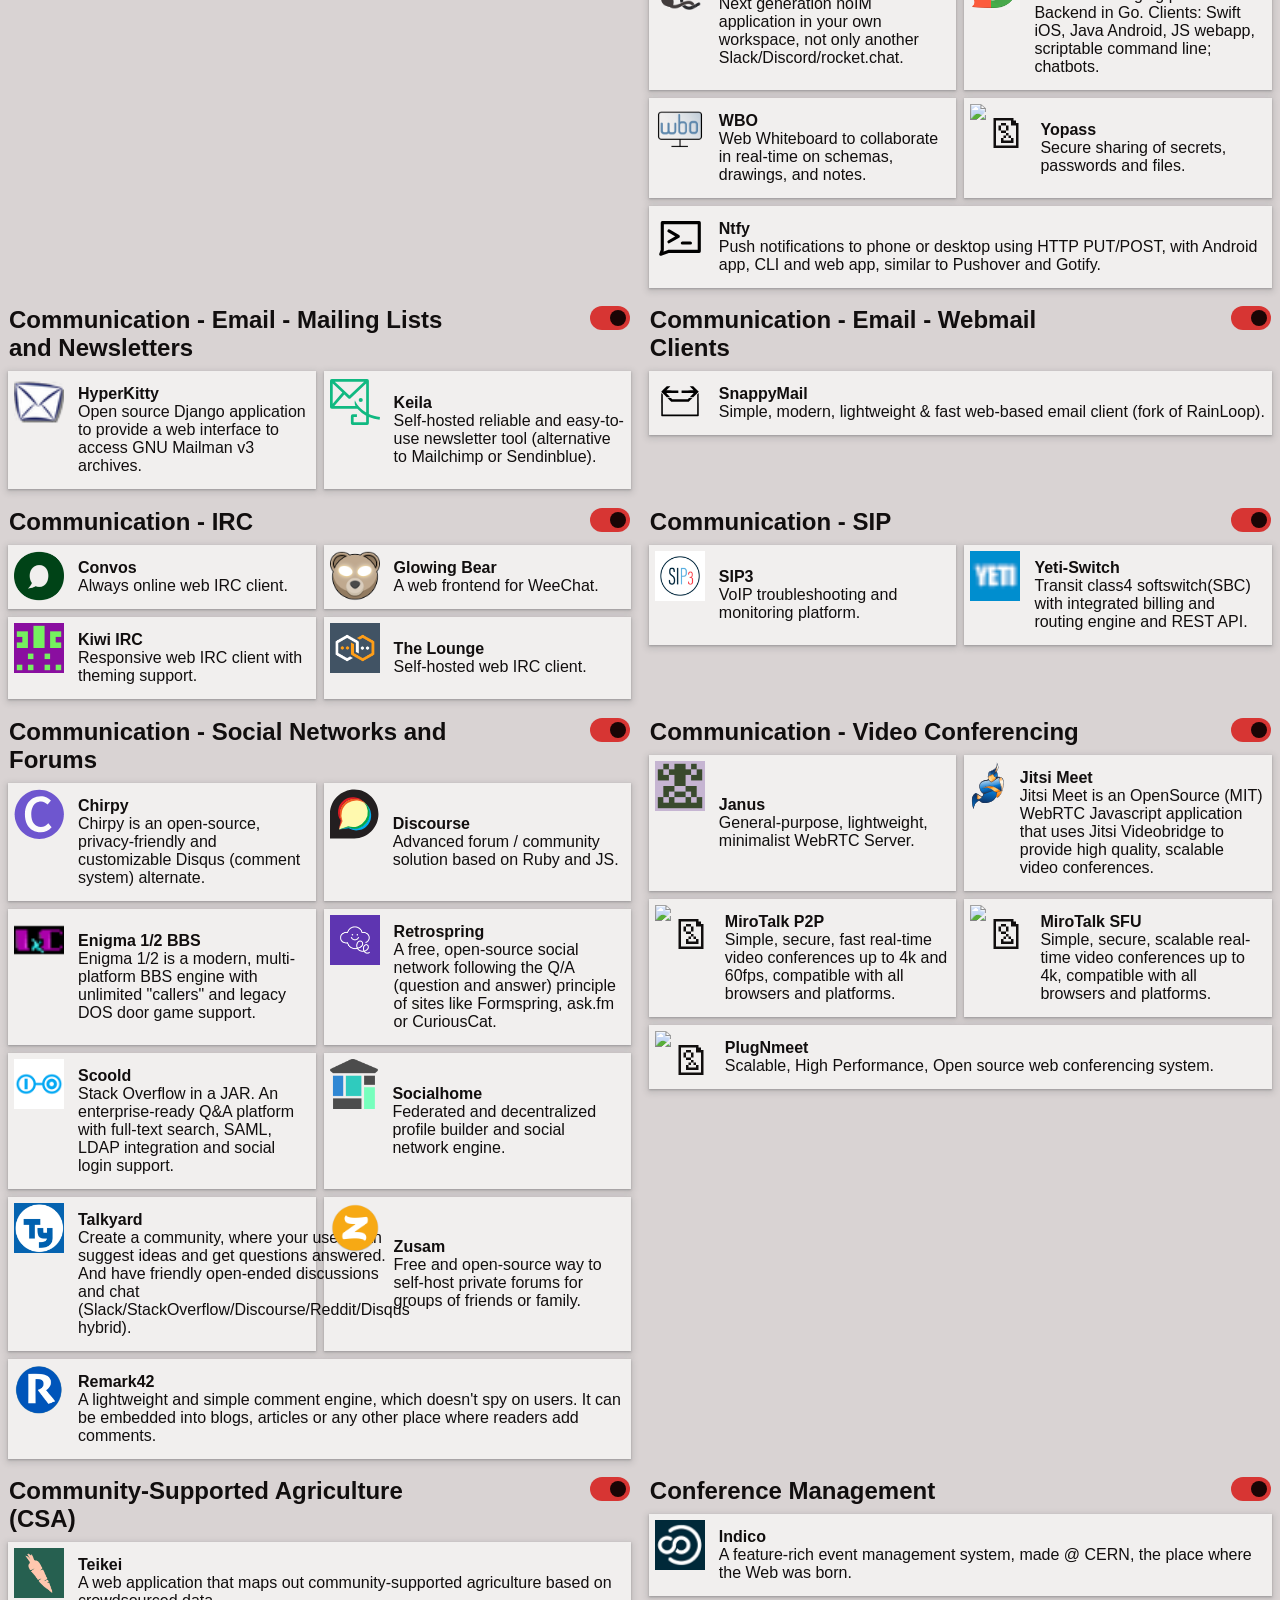
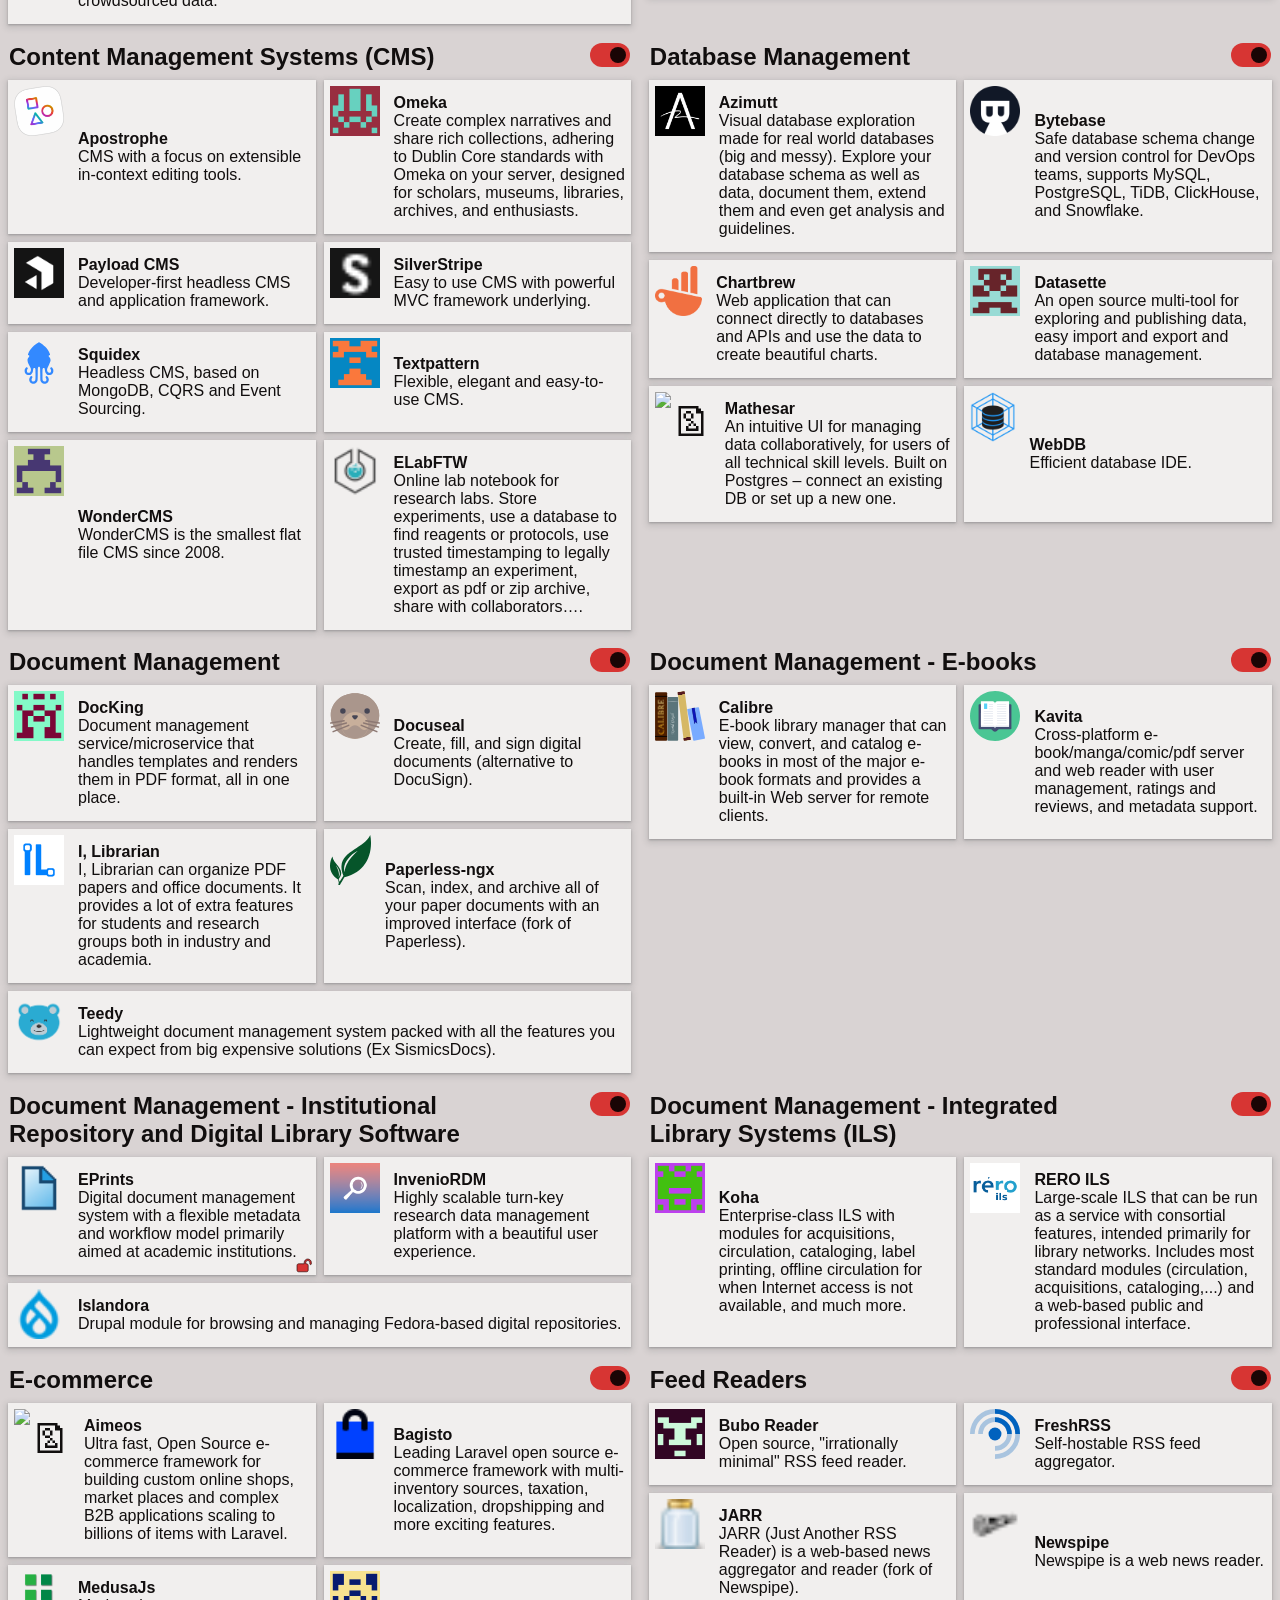
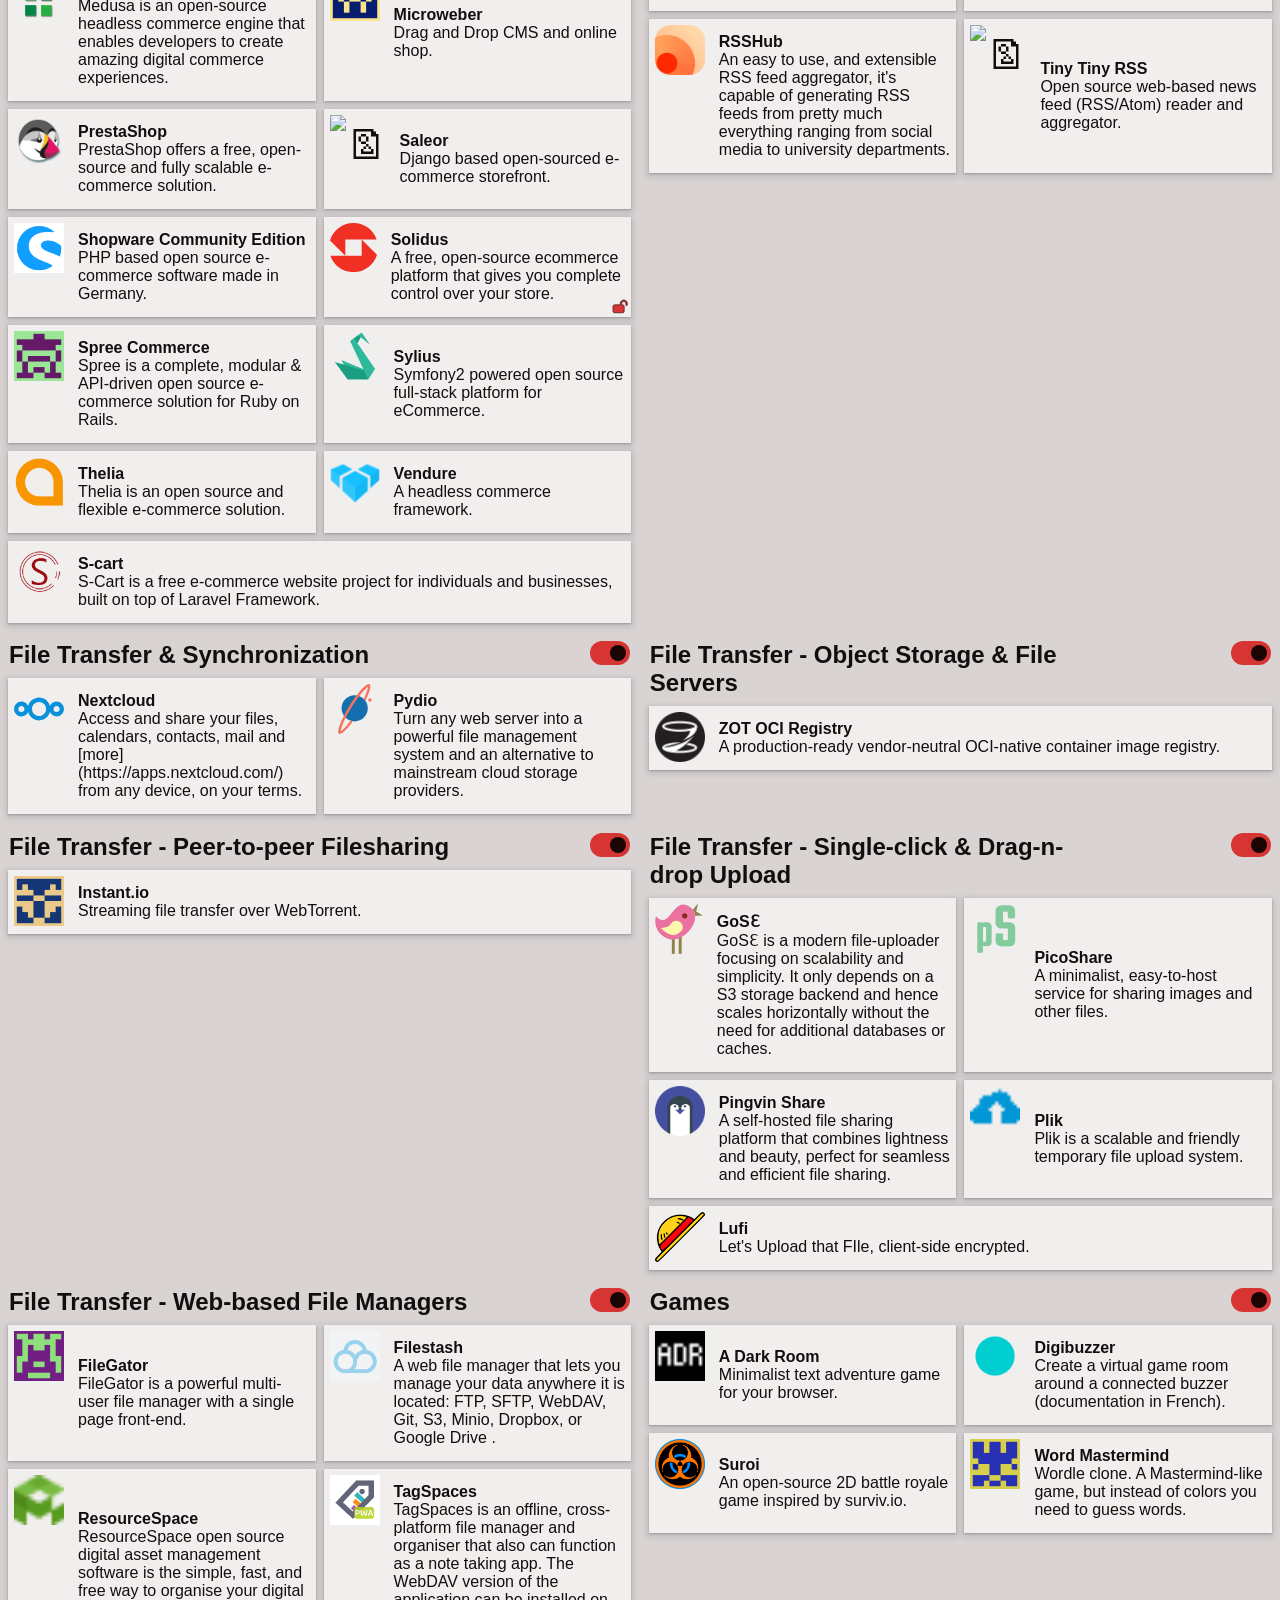
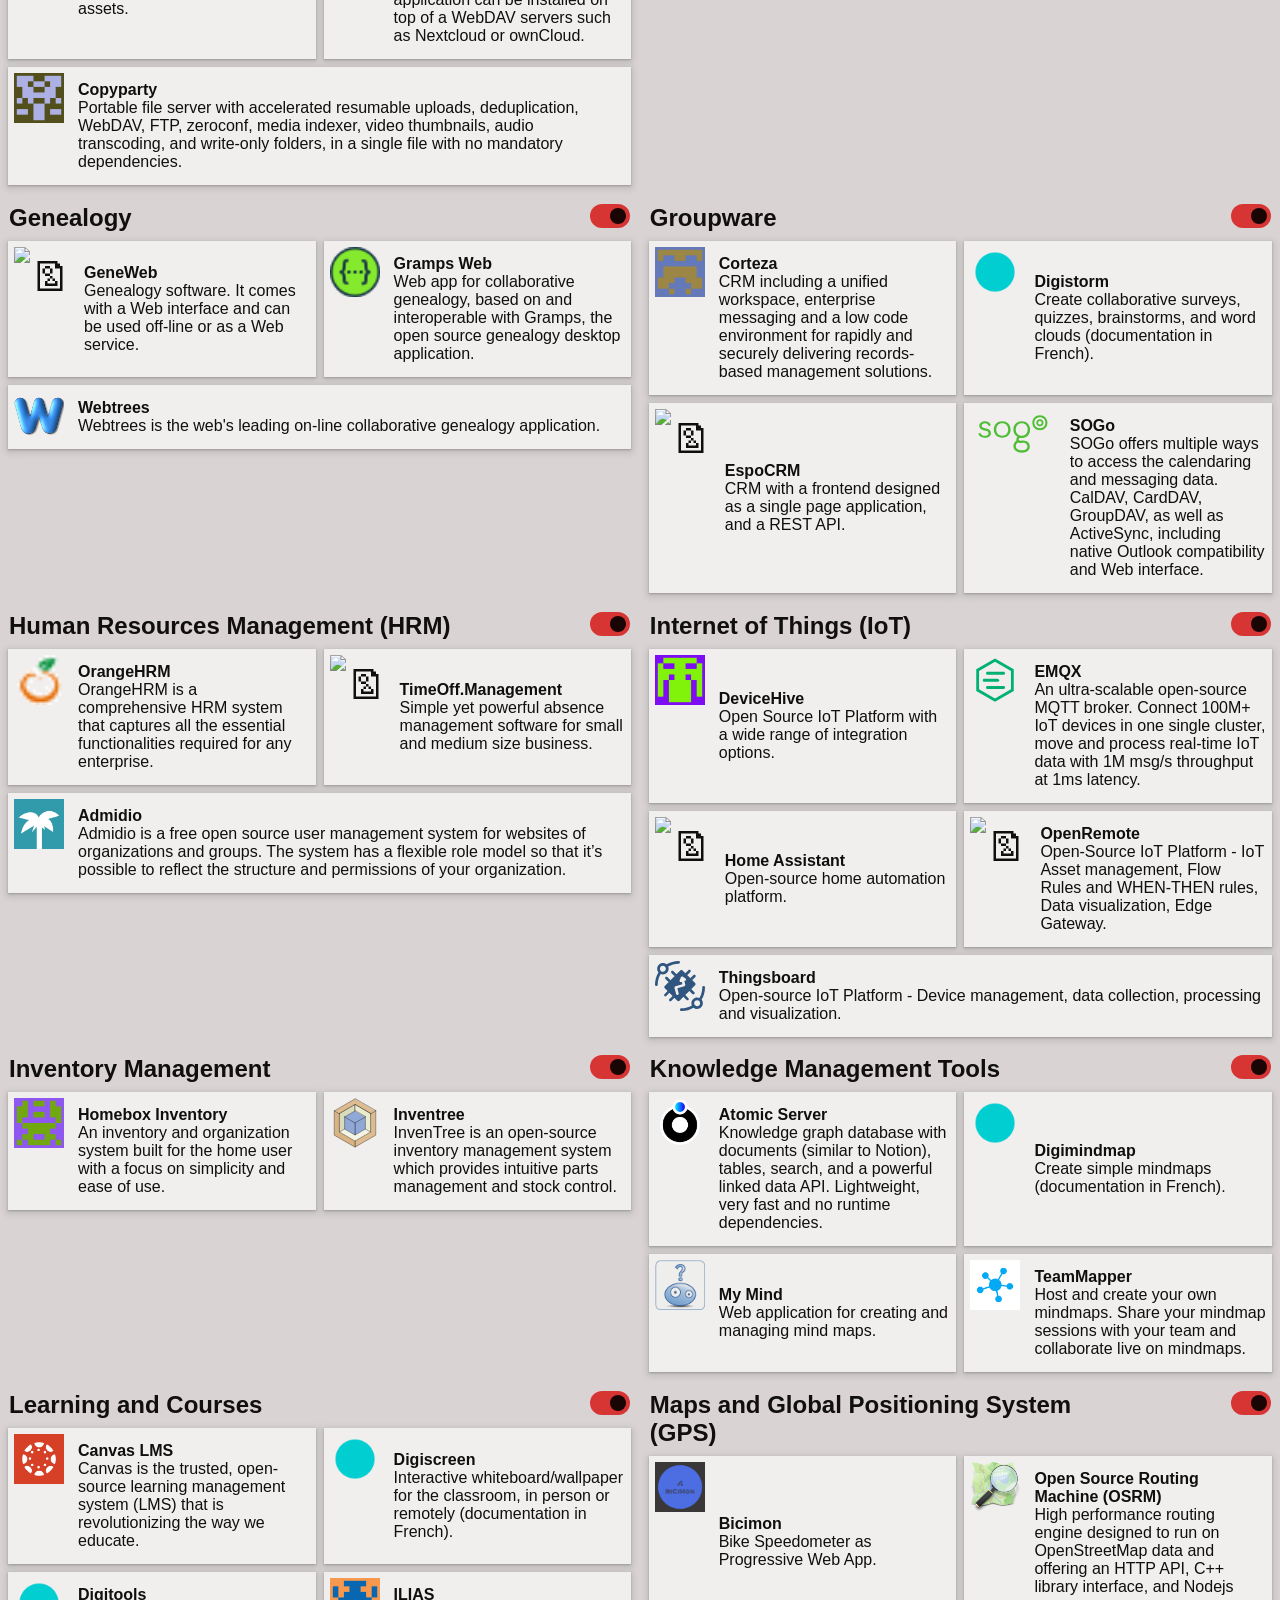
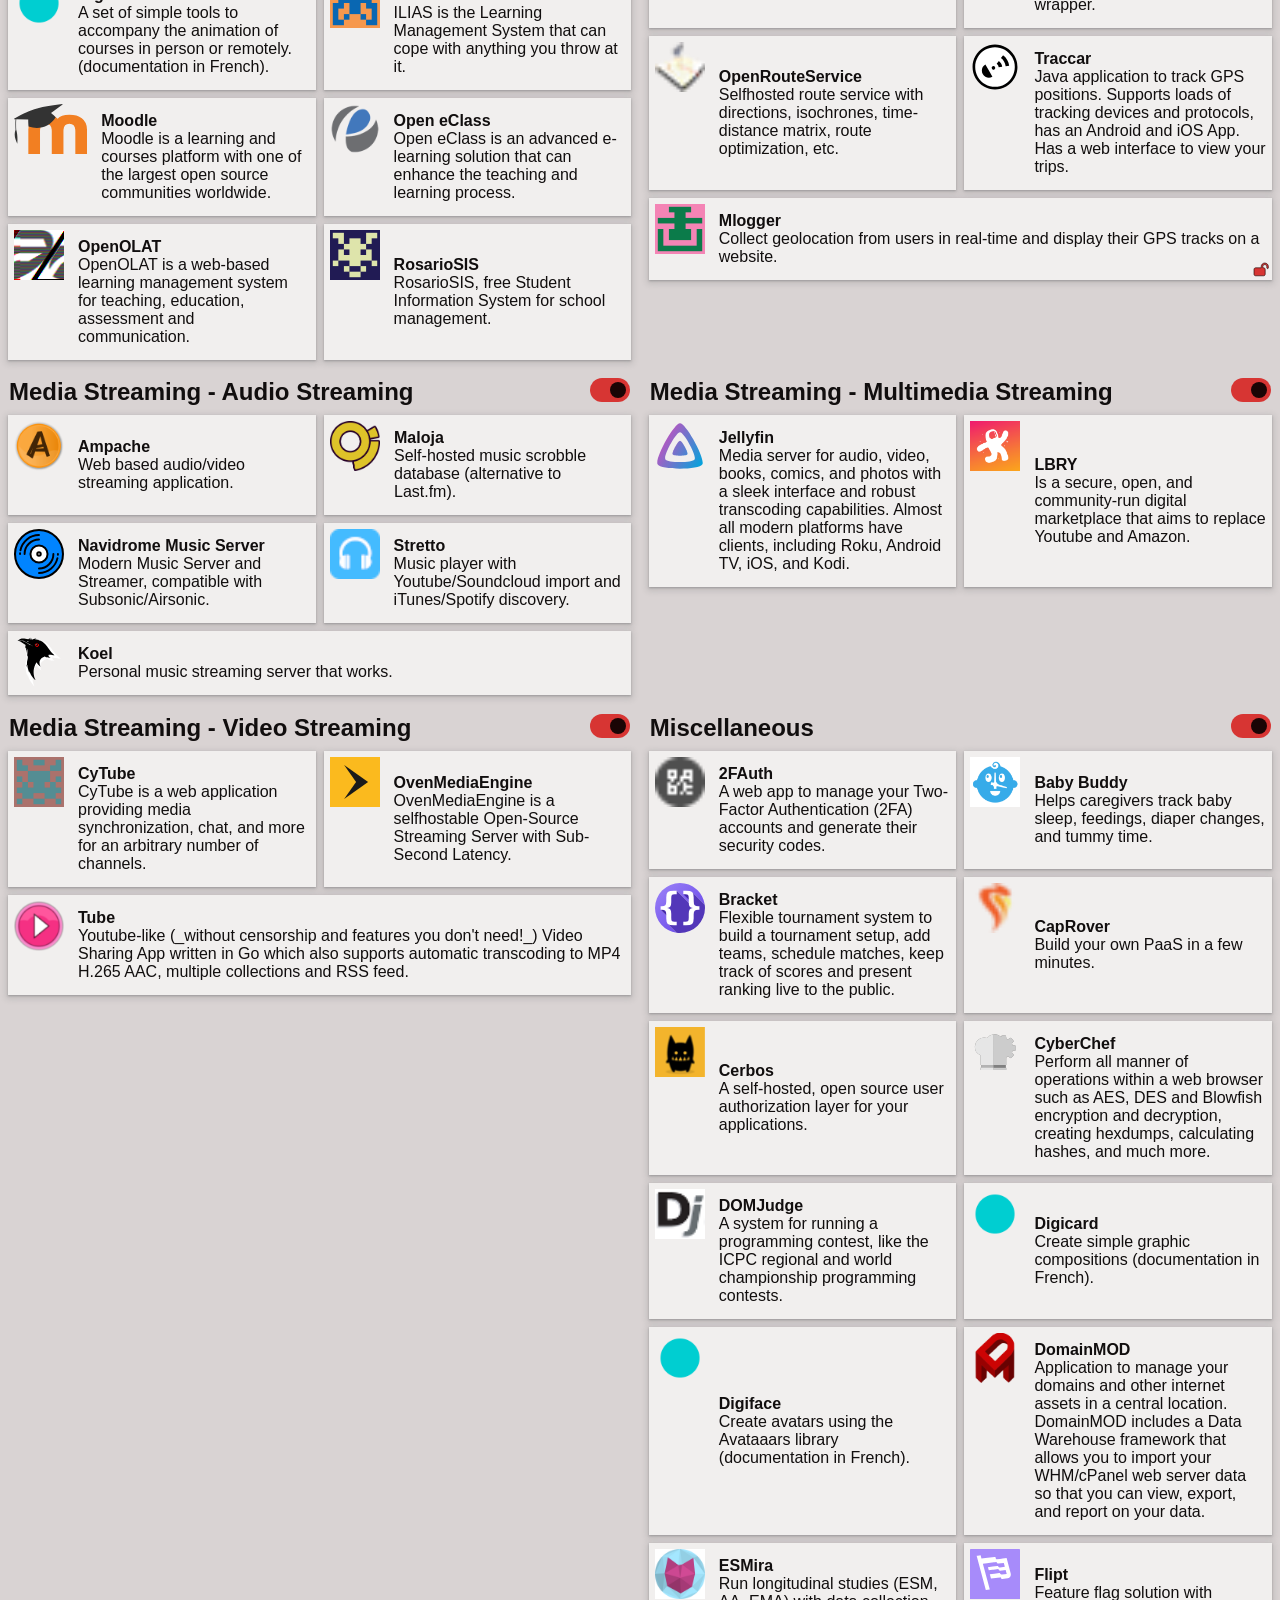
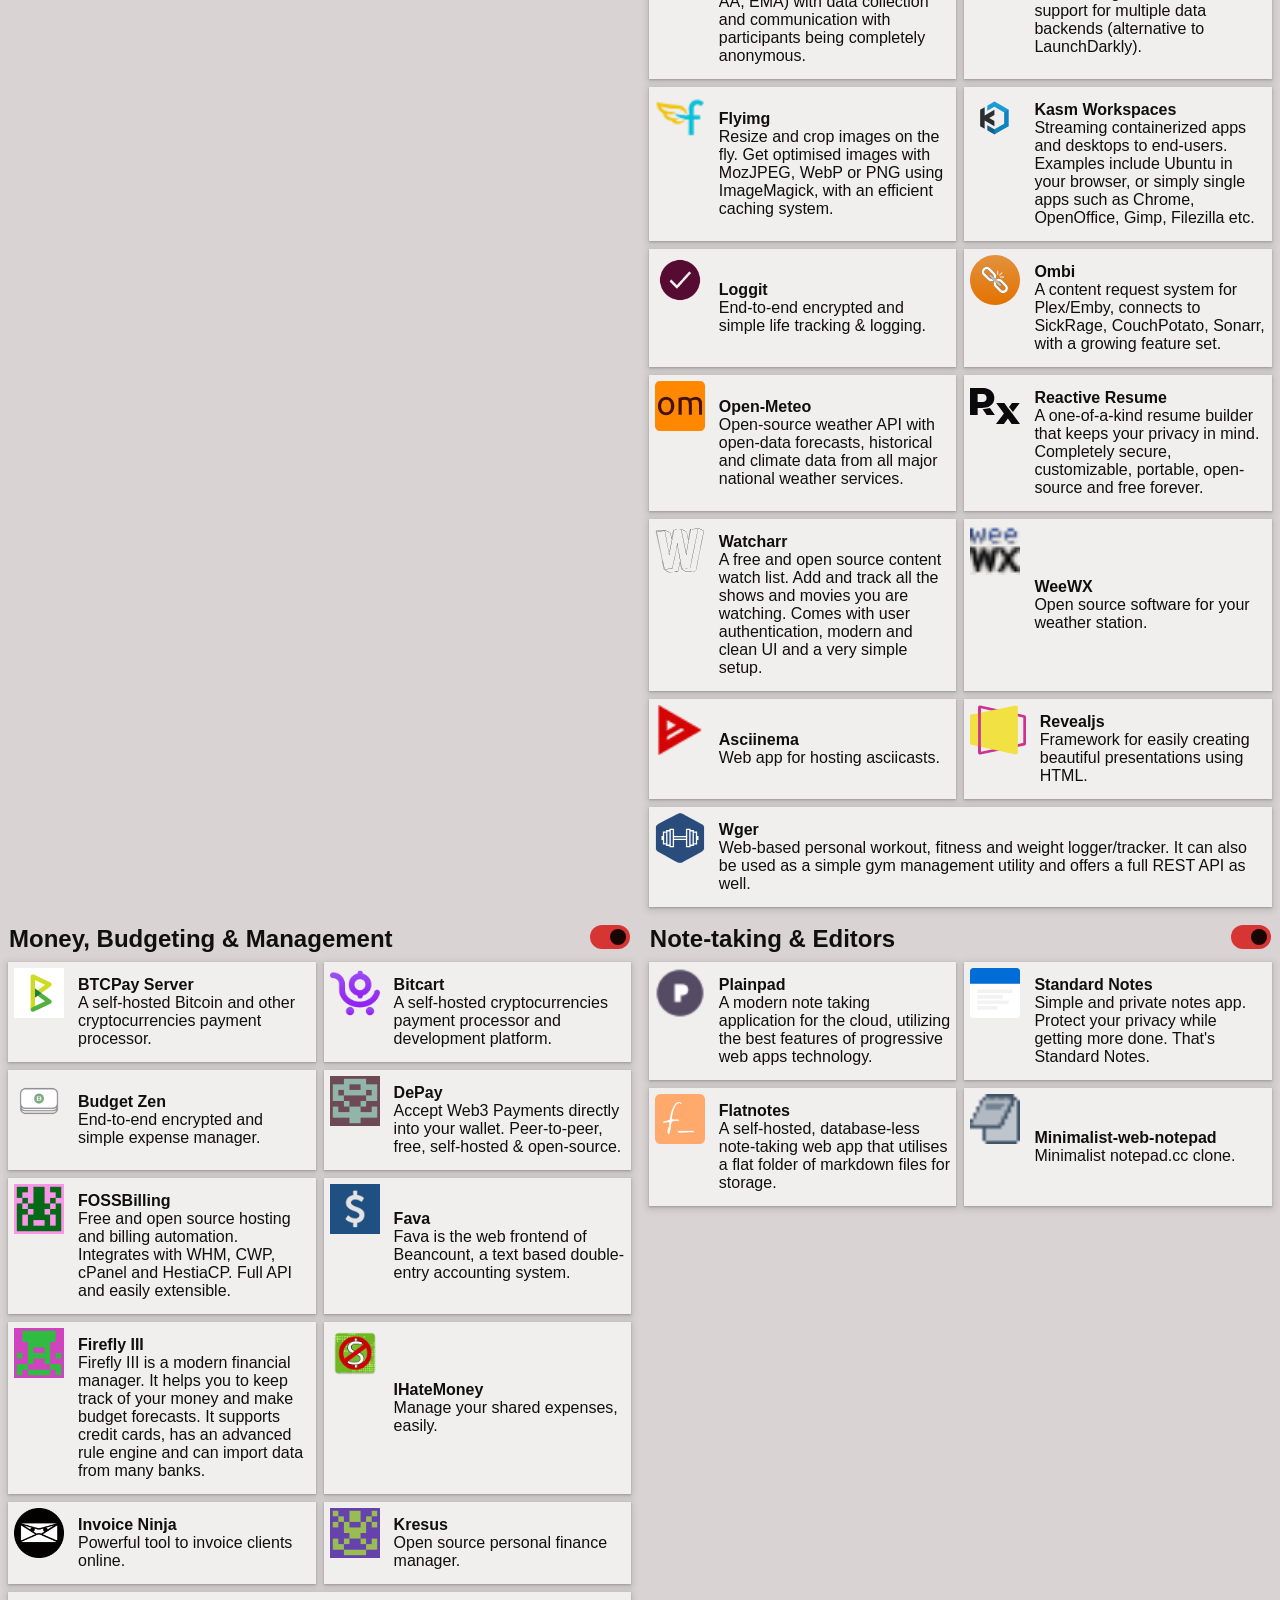
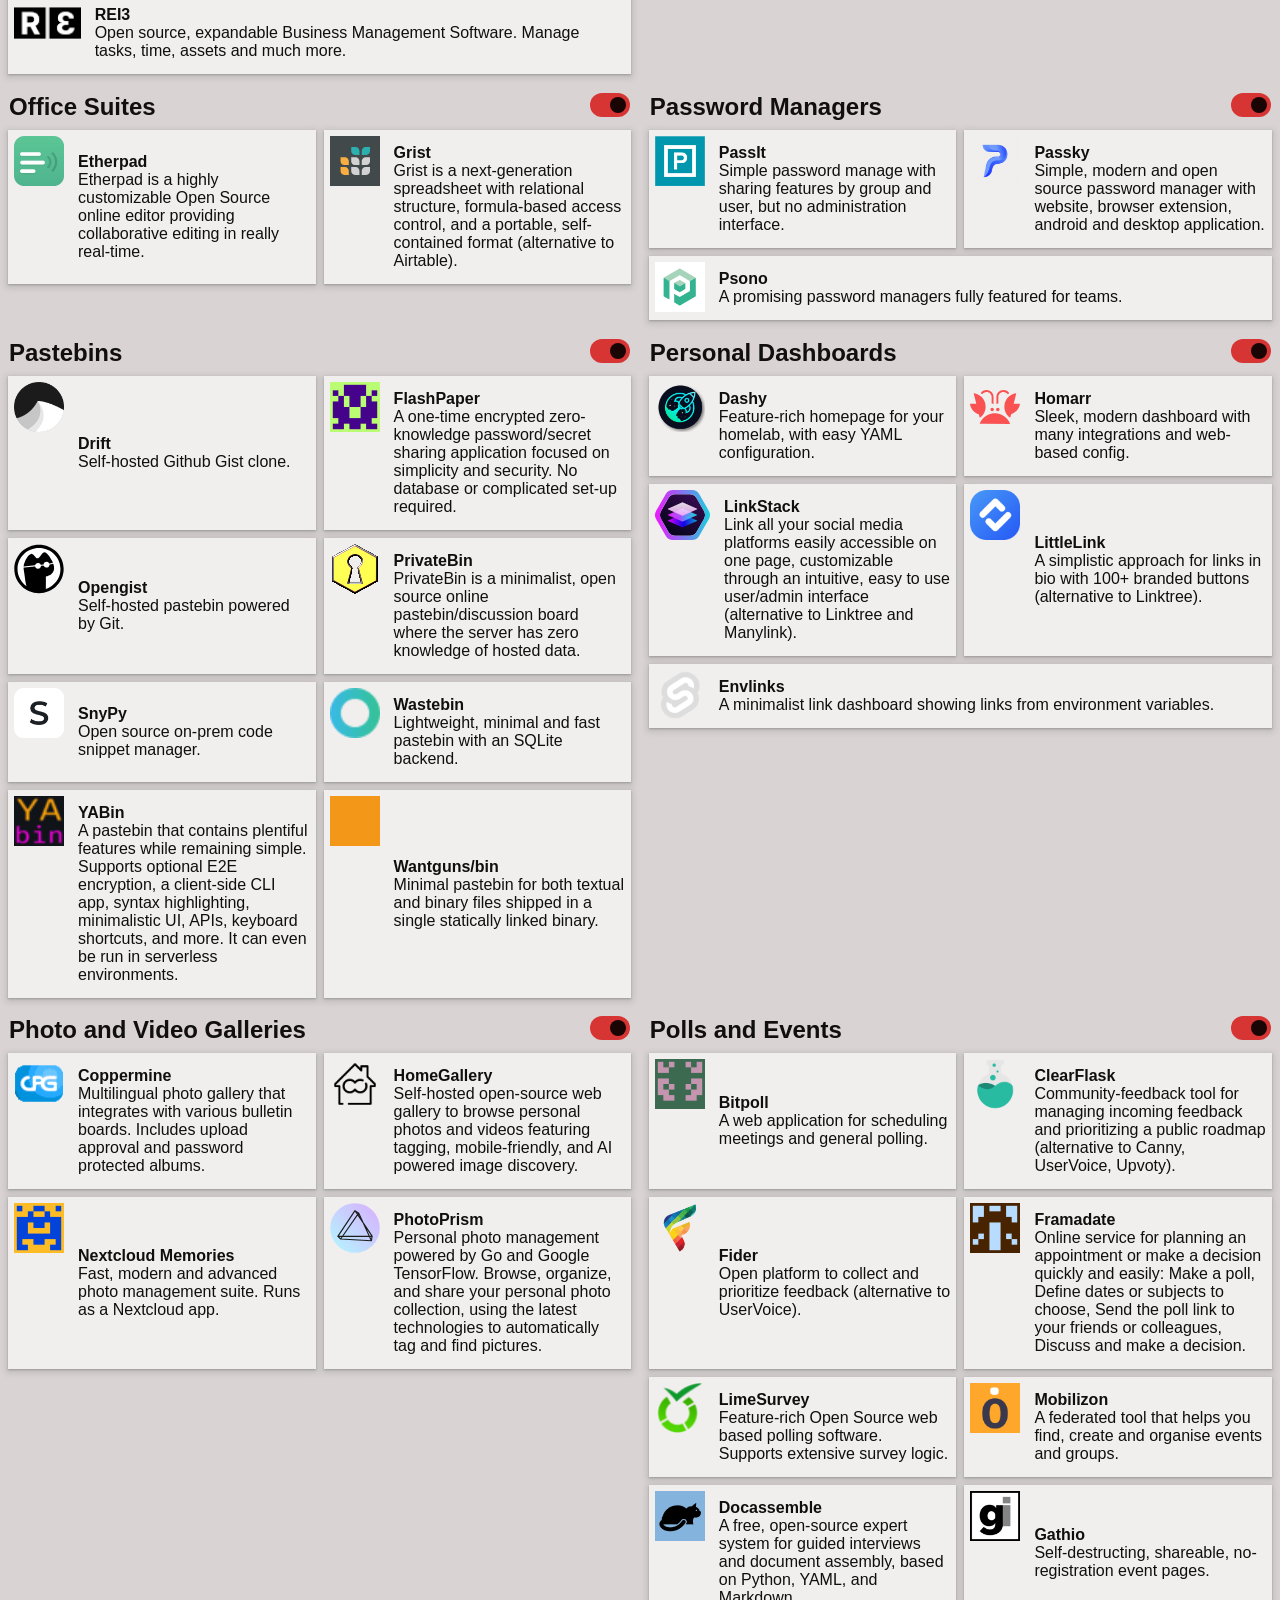
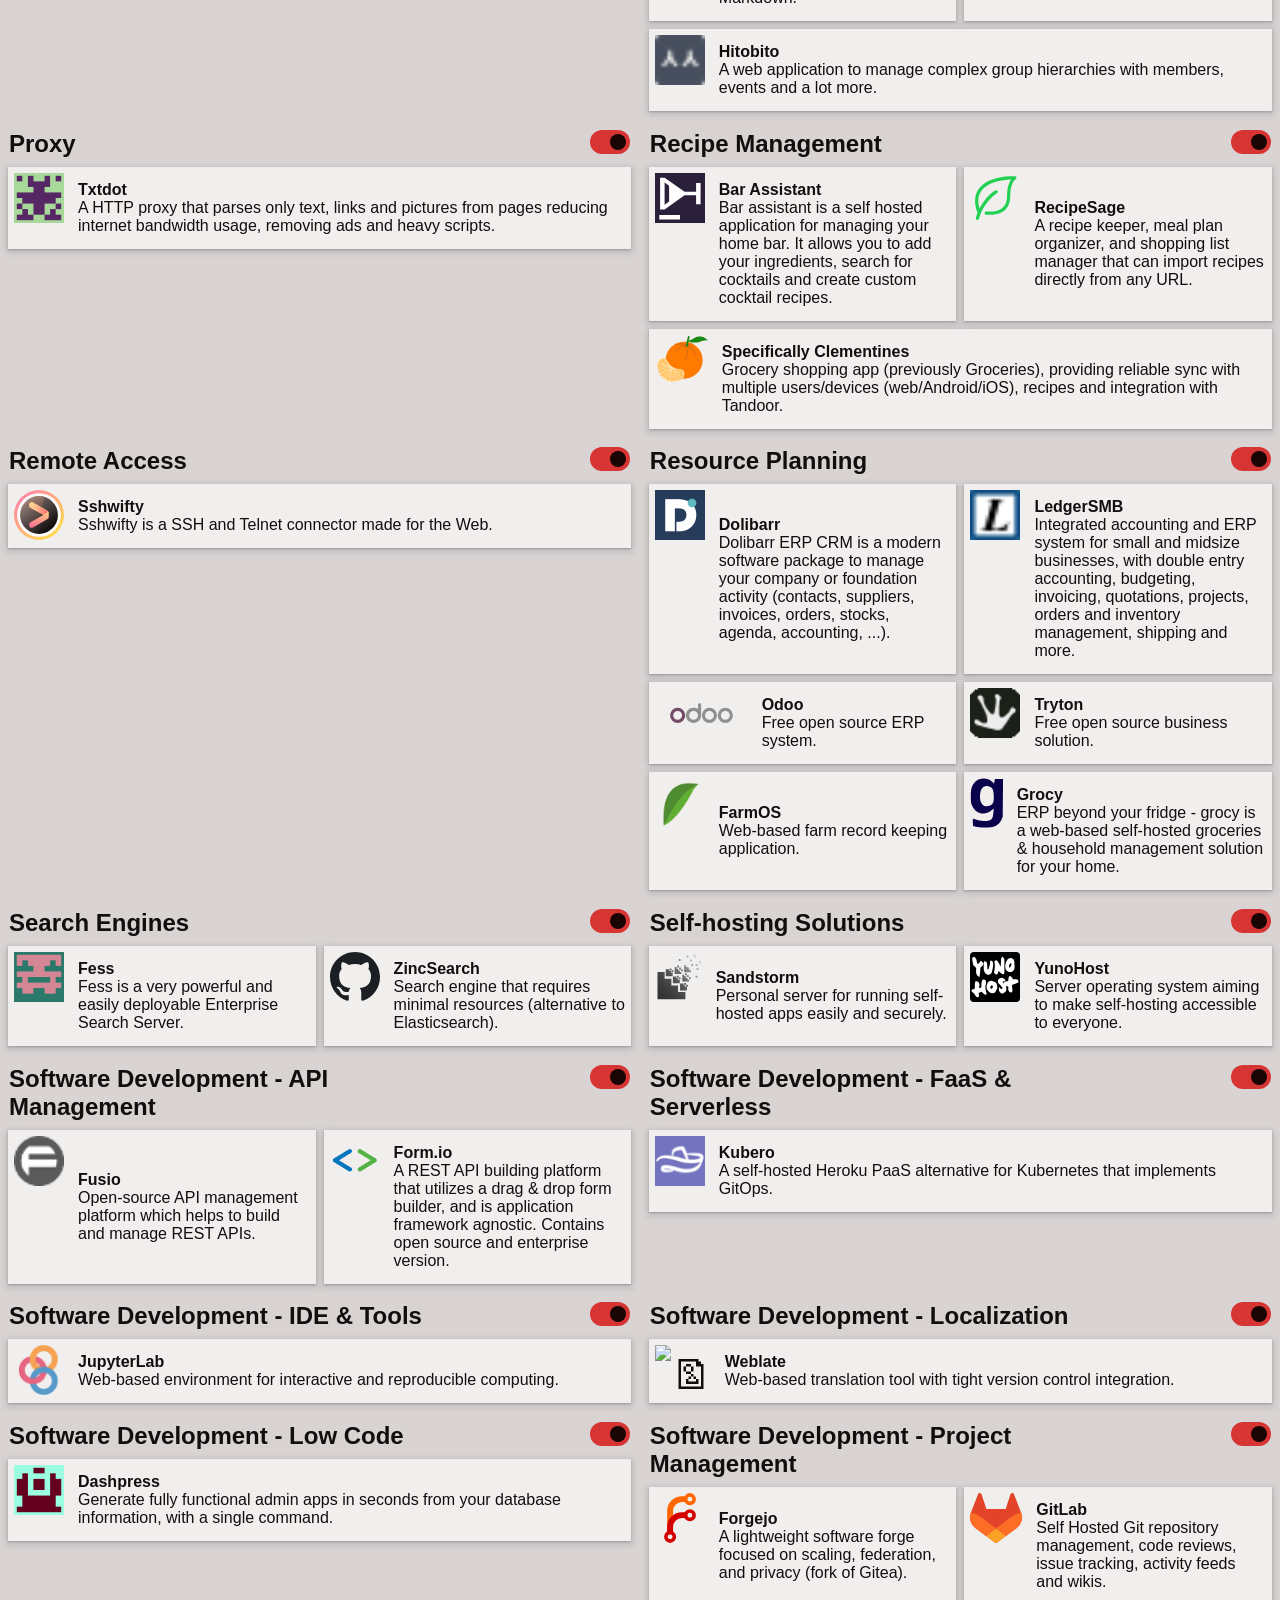
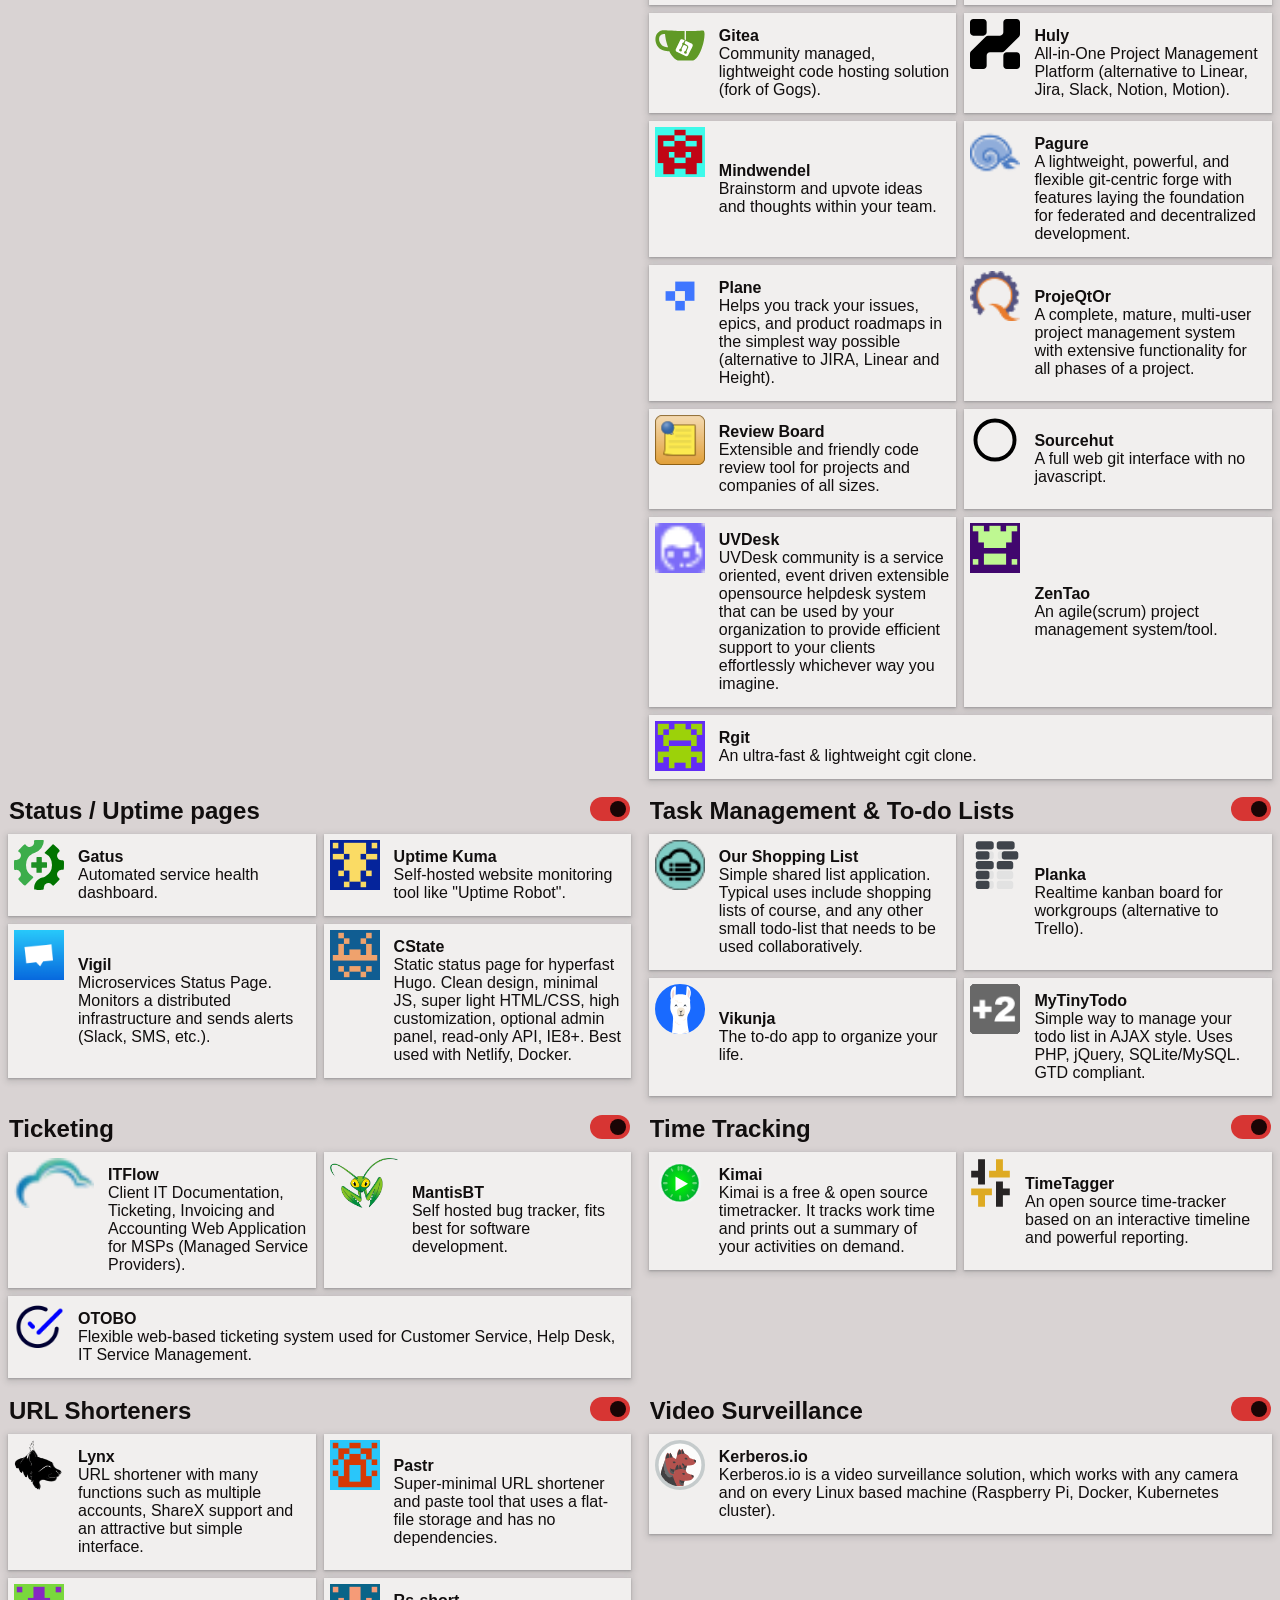
==== commit 9f6f3792: "demo folder test #12" ====
--- a/demo/index.html
+++ b/demo/index.html
@@ -1 +1 @@
-<!doctype html><html lang=""><head><meta charset="utf-8"><meta http-equiv="X-UA-Compatible" content="IE=edge"><meta name="viewport" content="width=device-width,initial-scale=1"><!--[if IE]><link rel="icon" href="/demo/favicon.ico"><![endif]--><title>CasaVue</title><script defer="defer" src="/demo/js/chunk-vendors.652c72a5.js"></script><script defer="defer" src="/demo/js/app.d8121c89.js"></script><link href="/demo/css/app.d3de637e.css" rel="stylesheet"><link rel="icon" type="image/svg+xml" href="/demo/img/icons/favicon.svg"><link rel="icon" type="image/png" sizes="32x32" href="/demo/img/icons/favicon-32x32.png"><link rel="icon" type="image/png" sizes="16x16" href="/demo/img/icons/favicon-16x16.png"><link rel="manifest" href="/demo/manifest.json"><meta name="theme-color" content="#fe0102"><meta name="apple-mobile-web-app-capable" content="no"><meta name="apple-mobile-web-app-status-bar-style" content="default"><meta name="apple-mobile-web-app-title" content="CasaVue"><link rel="apple-touch-icon" href="/demo/img/icons/apple-touch-icon-152x152.png"><link rel="mask-icon" href="/demo/img/icons/safari-pinned-tab.svg" color="#fe0102"><meta name="msapplication-TileImage" content="/demo/img/icons/msapplication-icon-144x144.png"><meta name="msapplication-TileColor" content="#fe0102"></head><body><noscript><strong>We're sorry but CasaVue doesn't work properly without JavaScript enabled. Please enable it to continue.</strong></noscript><div id="app"></div></body></html>+<!doctype html><html lang=""><head><meta charset="utf-8"><meta http-equiv="X-UA-Compatible" content="IE=edge"><meta name="viewport" content="width=device-width,initial-scale=1"><!--[if IE]><link rel="icon" href="favicon.ico"><![endif]--><title>CasaVue</title><script defer="defer" src="js/chunk-vendors.8f82b34c.js"></script><script defer="defer" src="js/app.b1934fd4.js"></script><link href="css/app.1df9474a.css" rel="stylesheet"><link rel="icon" type="image/svg+xml" href="img/icons/favicon.svg"><link rel="icon" type="image/png" sizes="32x32" href="img/icons/favicon-32x32.png"><link rel="icon" type="image/png" sizes="16x16" href="img/icons/favicon-16x16.png"><link rel="manifest" href="manifest.json"><meta name="theme-color" content="#fe0102"><meta name="apple-mobile-web-app-capable" content="no"><meta name="apple-mobile-web-app-status-bar-style" content="default"><meta name="apple-mobile-web-app-title" content="CasaVue"><link rel="apple-touch-icon" href="img/icons/apple-touch-icon-152x152.png"><link rel="mask-icon" href="img/icons/safari-pinned-tab.svg" color="#fe0102"><meta name="msapplication-TileImage" content="img/icons/msapplication-icon-144x144.png"><meta name="msapplication-TileColor" content="#fe0102"></head><body><noscript><strong>We're sorry but CasaVue doesn't work properly without JavaScript enabled. Please enable it to continue.</strong></noscript><div id="app"></div></body></html>
--- a/demo/css/app.1df9474a.css
+++ b/demo/css/app.1df9474a.css
@@ -0,0 +1 @@
+@import url(https://fonts.googleapis.com/css?family=Archivo+Black);#top{z-index:999;display:flex;background-color:var(--theme-color);height:70px;align-items:stretch}#topLogo{width:100px}#topLogo svg{max-height:70px;padding:10px 10px 0 8px}#top svg path{fill:var(--theme-color-contrast)}#title{padding-top:16px;color:var(--theme-color-contrast);font-family:Archivo Black,sans-serif;font-size:48px;width:100%;white-space:nowrap;overflow:hidden;text-overflow:ellipsis}#iconsTopRight{padding:10px 10px 0 0;font-size:1.4rem}@media (max-width:900px){#title{font-size:32px;padding:24px 0 0 8px}}footer{font-size:.8rem;flex-shrink:0;text-align:center;border-top:1px var(--theme-color) dashed;padding:10px 0;color:var(--base-color-contrast)}footer svg{margin:0 0 0 5px;stroke:var(--theme-color-contrast);stroke-width:25}#error-box-container{position:absolute;top:50%;left:50%;transform:translate(-50%,-50%);padding:3em;border:4px dashed var(--theme-color);border-radius:30px;text-align:center;display:flex;justify-content:center;width:400px}#error-box-text{display:inline-block;vertical-align:middle;line-height:1.5;color:var(--theme-color)}#error-text-main{font-size:1.5em;font-weight:700}@media (max-width:480px){#error-box-container{width:95%}}.item{margin:4px;padding:6px;background-color:var(--base-color-light);transition:background 1s;box-shadow:0 1px 2px 0 rgba(60,64,67,.3),0 2px 6px 2px rgba(60,64,67,.15)}.item-content{display:flex;position:relative;justify-content:space-between;color:var(--theme-color-lowest);height:100%}.item:hover{background-color:var(--theme-color-50)}.item:hover svg{stroke:var(--theme-color-50)}.image-container{margin-right:14px;flex:0 0 auto;display:flex;align-items:top}.image-container img{height:50px;font-size:40px;line-height:60px}.image-container img,.item-text{color:var(--base-color-contrast)}.item-text{flex:1;display:flex;flex-direction:column;align-items:left;justify-content:center;margin-top:8px;margin-bottom:8px}.item-name{font-weight:700}.item-name:first-letter{text-transform:uppercase}.item:nth-child(2n-1):last-child{grid-column:1/-1}.circle-status{font-size:.8em;position:absolute;right:-2px;bottom:-4px;color:var(--theme-color)}.circle-status svg{margin:0 0 0 2px;stroke:var(--theme-color-contrast);stroke-width:25;transition:stroke 1s}.circle-status div{display:inline-block}.status-icon{position:relative}.status-icon .tooltiptext{opacity:0;width:120px;background-color:var(--theme-color);color:var(--theme-color-contrast);text-align:center;padding:5px 0;border-radius:6px;position:absolute;z-index:100;bottom:150%;left:100%;margin-left:-110px;transition:opacity .4s}.status-icon .tooltiptext:after{content:"";position:absolute;top:100%;left:84%;margin-left:-3px;border-width:5px;border-style:solid;border-color:var(--theme-color) transparent transparent transparent}.status-icon:hover .tooltiptext{opacity:1}a[data-v-06f23c7a]:active,a[data-v-06f23c7a]:hover,a[data-v-06f23c7a]:link,a[data-v-06f23c7a]:visited{text-decoration:none}#toolbox[data-v-06f23c7a]{background:var(--theme-color);padding:4px 0;width:100%;display:block;text-align:right;position:sticky;top:0;z-index:1;box-shadow:0 4px 3px 1px rgba(0,0,0,.2)}#items[data-v-06f23c7a]{font-family:Avenir,Helvetica,Arial,sans-serif;-webkit-font-smoothing:antialiased;-moz-osx-font-smoothing:grayscale;gap:.1rem;margin:0 auto;overflow:auto;display:grid;grid-template-columns:repeat(auto-fill,minmax(480px,1fr))}.namespace-container[data-v-06f23c7a]{margin:4px}.namespace-items[data-v-06f23c7a]{transform:scaleY(1);display:grid;grid-template-columns:repeat(var(--col-count,2),minmax(0,1fr))}.hidden[data-v-06f23c7a]{max-height:0;transform:scaleY(0)}.namespace-header[data-v-06f23c7a]{padding:5px;font-weight:700;font-size:1.5rem;gap:.1rem;margin:0 auto;overflow:auto;display:grid;grid-template-columns:3fr 1fr}.namespace-name[data-v-06f23c7a]{display:inline-block;color:var(--base-color-contrast)}.input-wrap[data-v-06f23c7a]{height:0;text-align:right}@media (max-width:480px){#app[data-v-06f23c7a]{grid-template-columns:1fr}#items[data-v-06f23c7a]{grid-template-columns:repeat(auto-fill,minmax(360px,1fr))}.namespace-items[data-v-06f23c7a]{grid-template-columns:1fr}}.pwa-prompt{position:fixed;padding:16px 0;margin-bottom:20px;left:0;bottom:0;width:100%;color:var(--theme-color-lowest);text-align:center;background-color:var(--base-color-light);transition:background 1s;box-shadow:0 1px 2px 0 rgba(60,64,67,.3),0 2px 6px 2px rgba(60,64,67,.15)}.form-items{display:grid;row-gap:.6rem;grid-template-columns:auto auto}#settings{z-index:3;background-color:#fff;text-align:left;position:fixed;top:50%;left:50%;transform:translate(-50%,-50%);padding:16px;box-shadow:0 4px 8px 0 rgba(0,0,0,.2),0 6px 20px 0 rgba(0,0,0,.19)}#searchInput{background:transparent url("data:image/svg+xml;charset=utf-8,%3Csvg xmlns='http://www.w3.org/2000/svg' width='16' height='16' class='bi bi-search'%3E%3Cpath d='M11.742 10.344a6.5 6.5 0 1 0-1.397 1.398h-.001c.03.04.062.078.098.115l3.85 3.85a1 1 0 0 0 1.415-1.414l-3.85-3.85a1.007 1.007 0 0 0-.115-.1zM12 6.5a5.5 5.5 0 1 1-11 0 5.5 5.5 0 0 1 11 0z'/%3E%3C/svg%3E") no-repeat 13px;background-color:#fff;padding-left:40px;border:none;padding:6px 4px 6px 40px}input:focus{outline:none}:root{--theme-color-h:205;--theme-color-s:79%;--theme-color-l:13%;--link-contrast:.2;--theme-color-hsl:var(--theme-color-h),var(--theme-color-s),var(--theme-color-l);--theme-color:hsl(var(--theme-color-hsl));--theme-color-contrast:#e0f3ff;--base-color-contrast:#00121f;--base-color-h:var(--theme-color-h);--base-color-s:18%;--base-color-l:80%;--base-color-hsl:var(--base-color-h),var(--base-color-s),var(--base-color-l);--base-color:hsl(var(--base-color-hsl));--base-color-light:hsl(var(--base-color-h),var(--base-color-s),calc(var(--base-color-l) + 10%));--base-text-color:#65acdc;--theme-color-10:hsla(var(--theme-color-hsl),.1);--theme-color-20:hsla(var(--theme-color-hsl),.2);--theme-color-30:hsla(var(--theme-color-hsl),.3);--theme-color-40:hsla(var(--theme-color-hsl),.4);--theme-color-50:hsla(var(--theme-color-hsl),.5);--theme-color-60:hsla(var(--theme-color-hsl),.6);--theme-color-70:hsla(var(--theme-color-hsl),.7);--theme-color-80:hsla(var(--theme-color-hsl),.8);--theme-color-90:hsla(var(--theme-color-hsl),.9)}*{box-sizing:border-box}body{background:var(--base-color);margin:0;padding:0;font-family:sans-serif;display:flex;min-height:100vh;flex-direction:column}textarea{width:100%;box-sizing:border-box}button{background-color:var(--theme-color);border:none;color:var(--theme-color-contrast);padding:6px 10px;text-decoration:none;margin:4px 2px;cursor:pointer}.fade-enter-active,.fade-leave-active{transition:opacity .3s}.fade-enter-from,.fade-leave-to{opacity:0}.fade-enter-to,.fade-leave-from{opacity:1}#container{margin:0;padding:0;display:flex;min-height:100vh;flex-direction:column}#content{flex:1 0 auto}.switch{position:relative;display:inline-block;width:40px;height:24px}.switch input{opacity:0;width:0;height:0}.slider{cursor:pointer;top:0;left:0;right:0;bottom:0;background-color:#ccc}.slider,.slider:before{position:absolute;transition:.4s}.slider:before{content:"";height:16px;width:16px;left:4px;bottom:4px;background-color:var(--theme-color-contrast)}input:checked+.slider{background-color:var(--theme-color)}input:focus+.slider{box-shadow:0 0 1px var(--theme-color)}input:checked+.slider:before{transform:translateX(16px)}.slider.round{border-radius:24px}.slider.round:before{border-radius:50%}
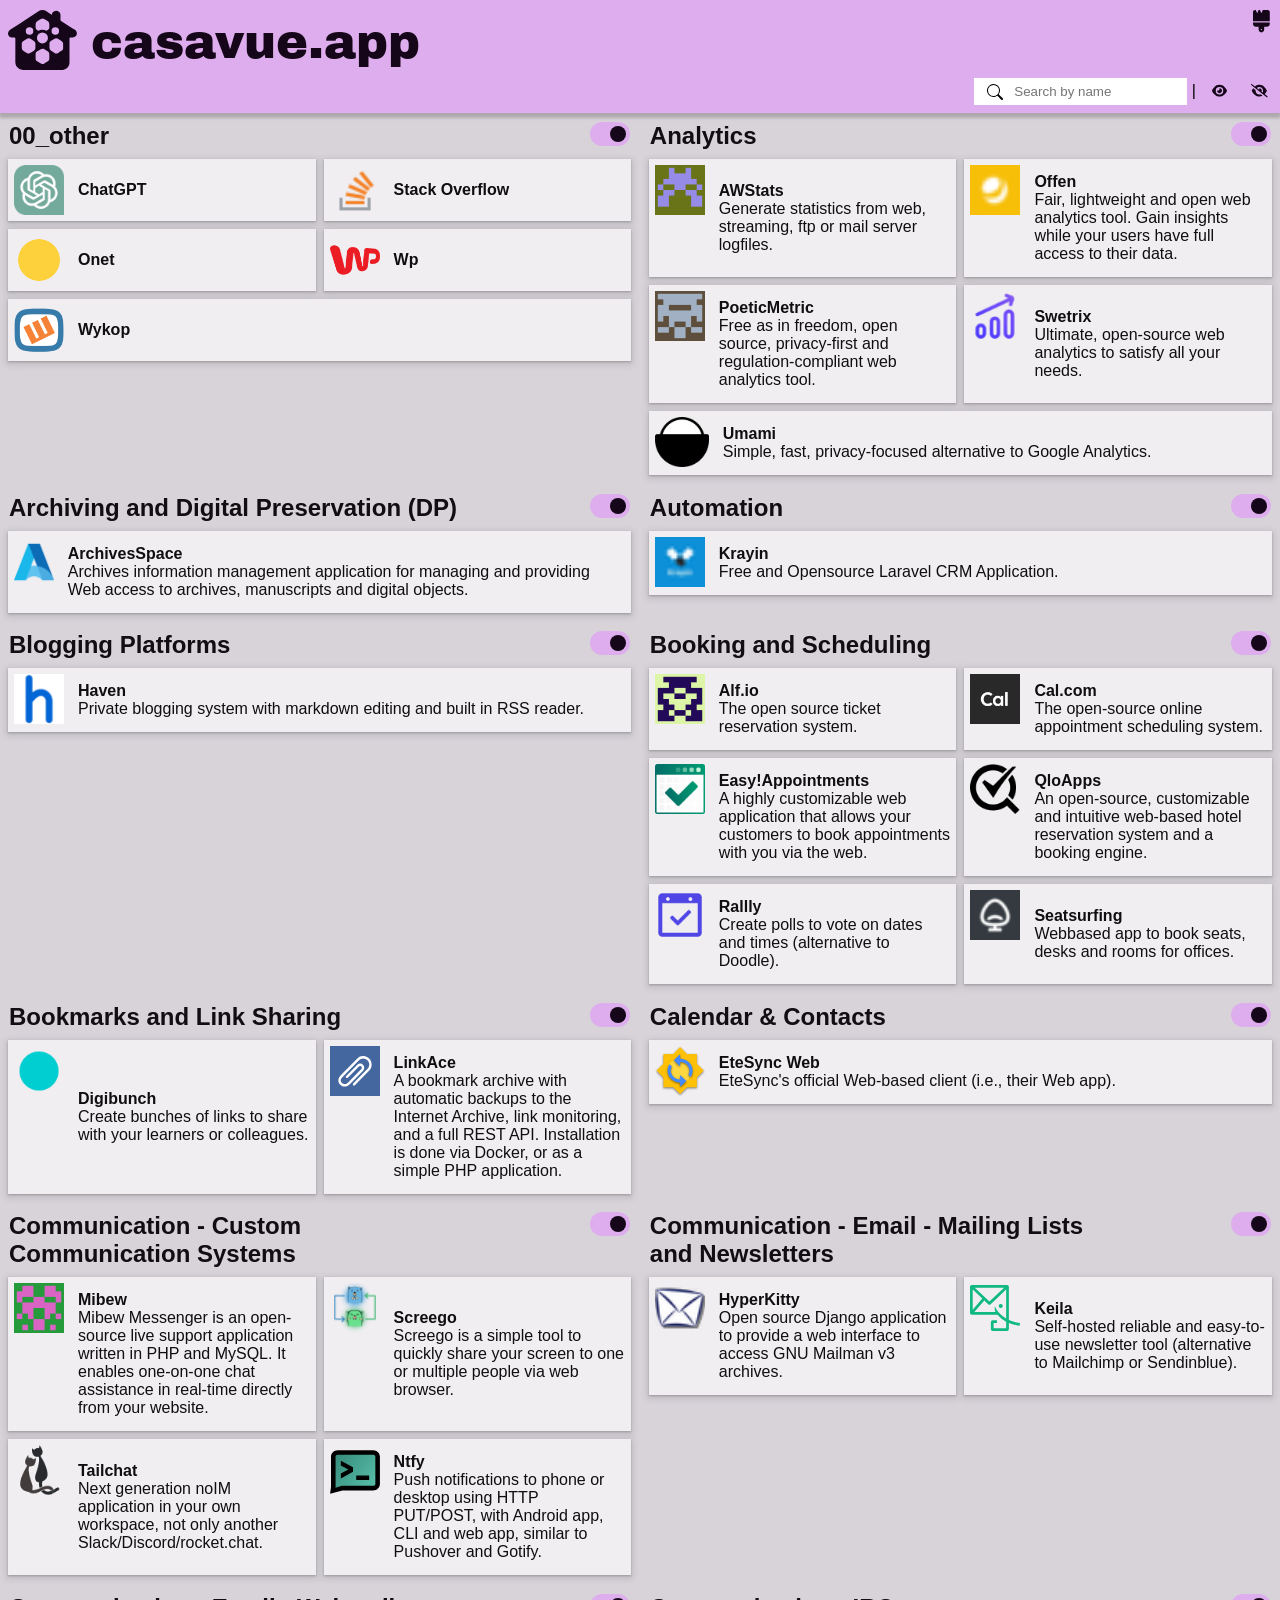
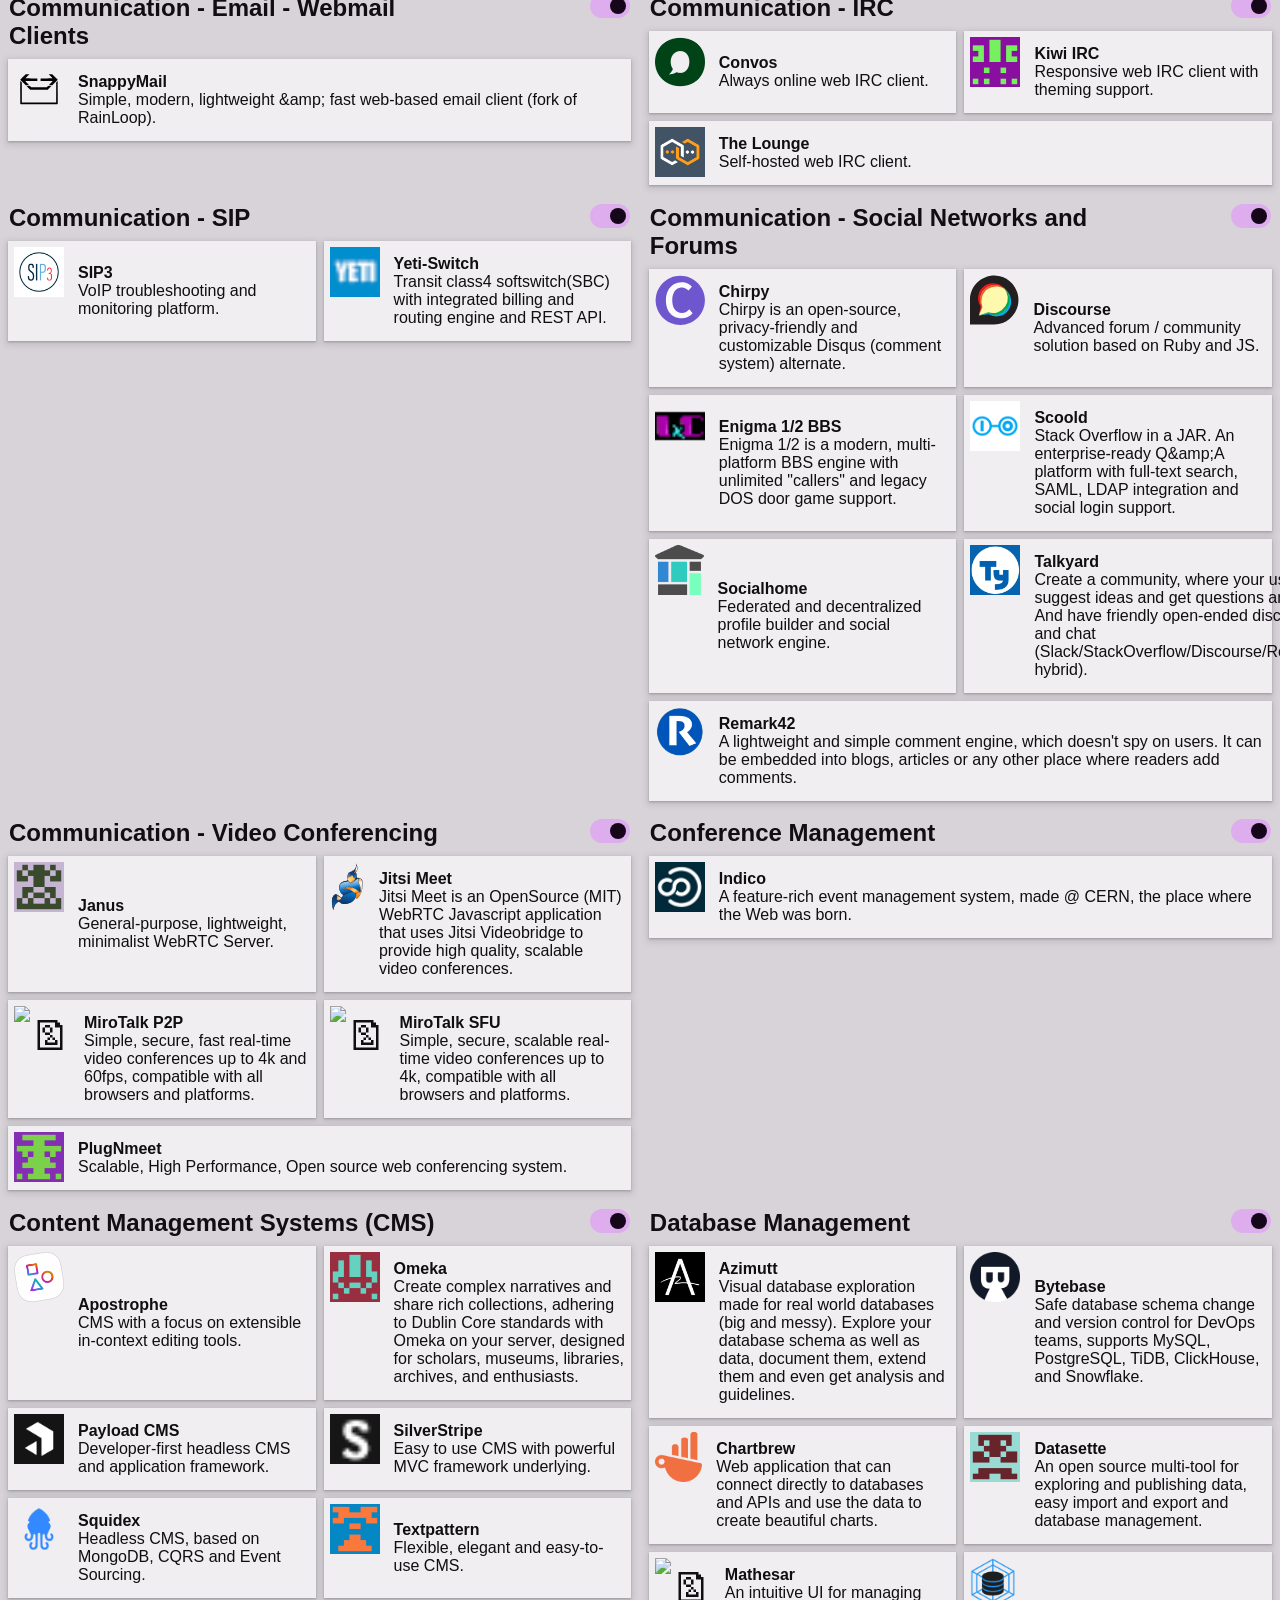
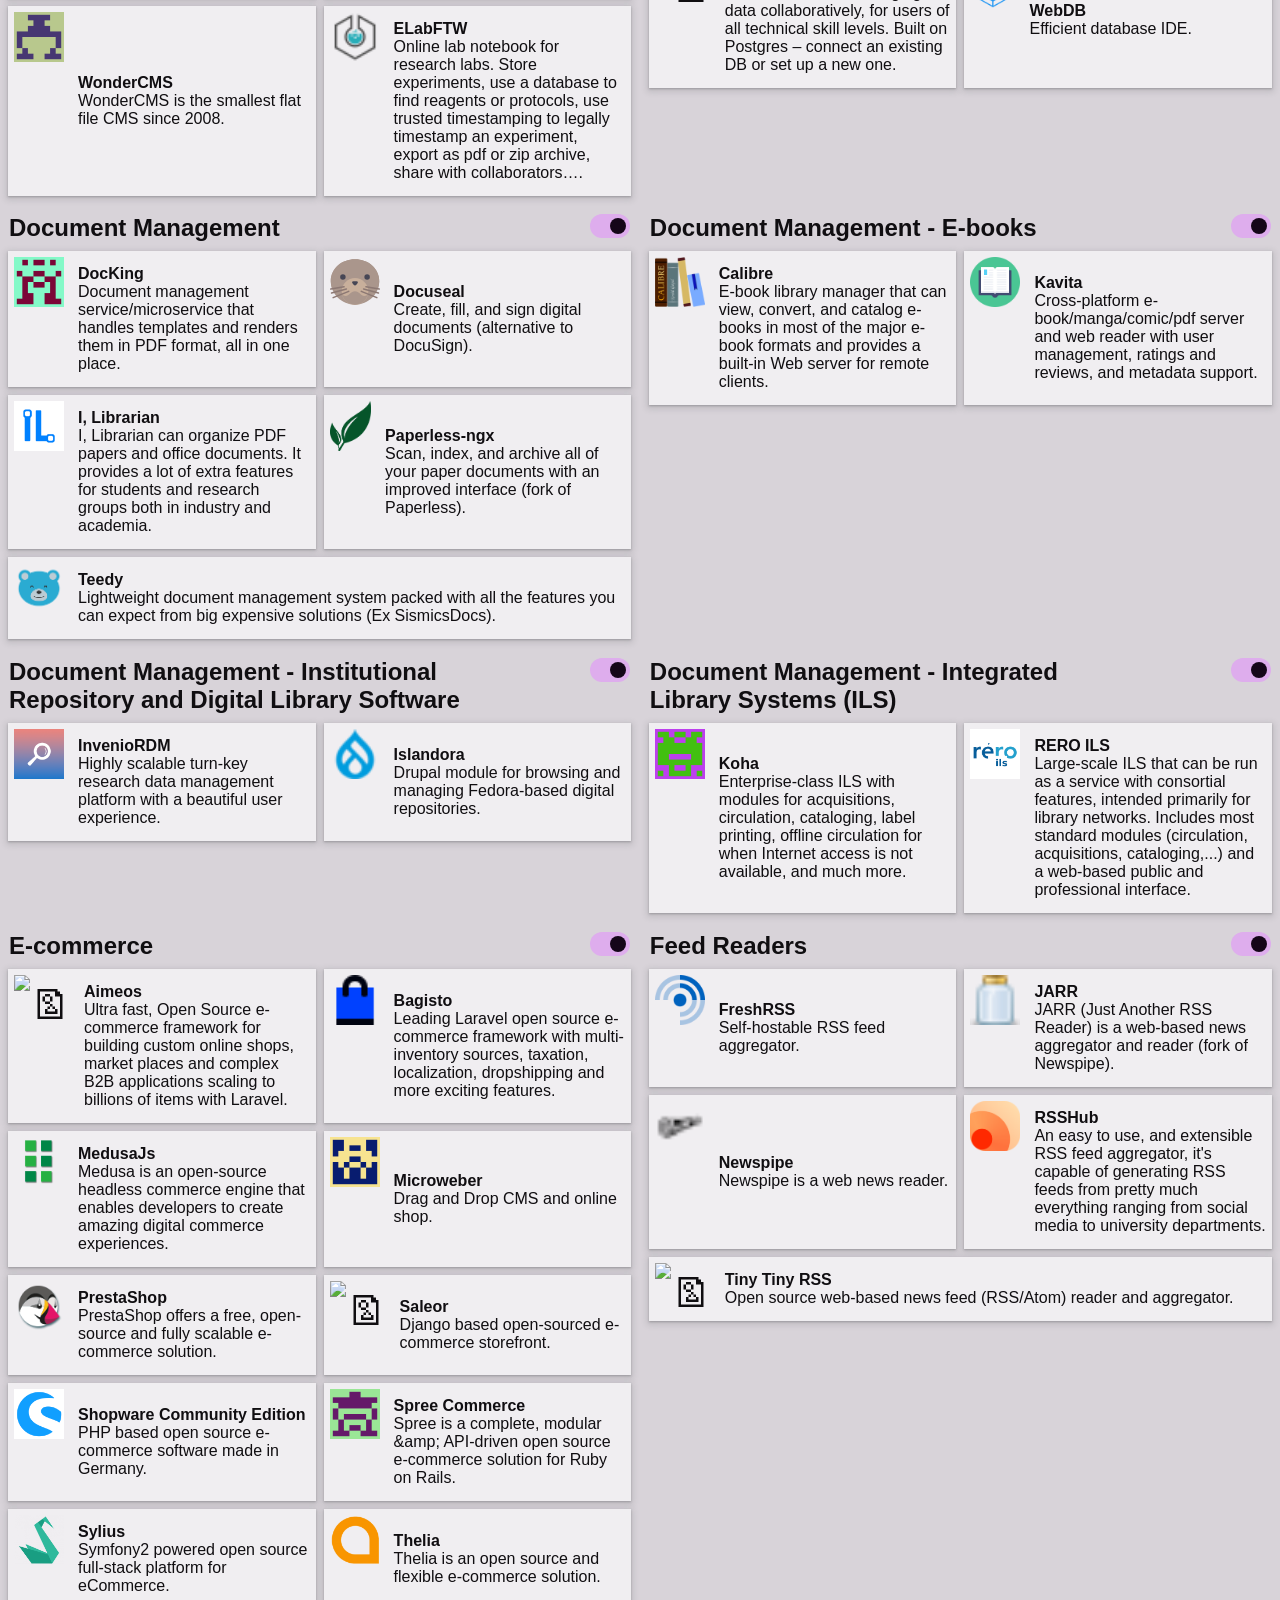
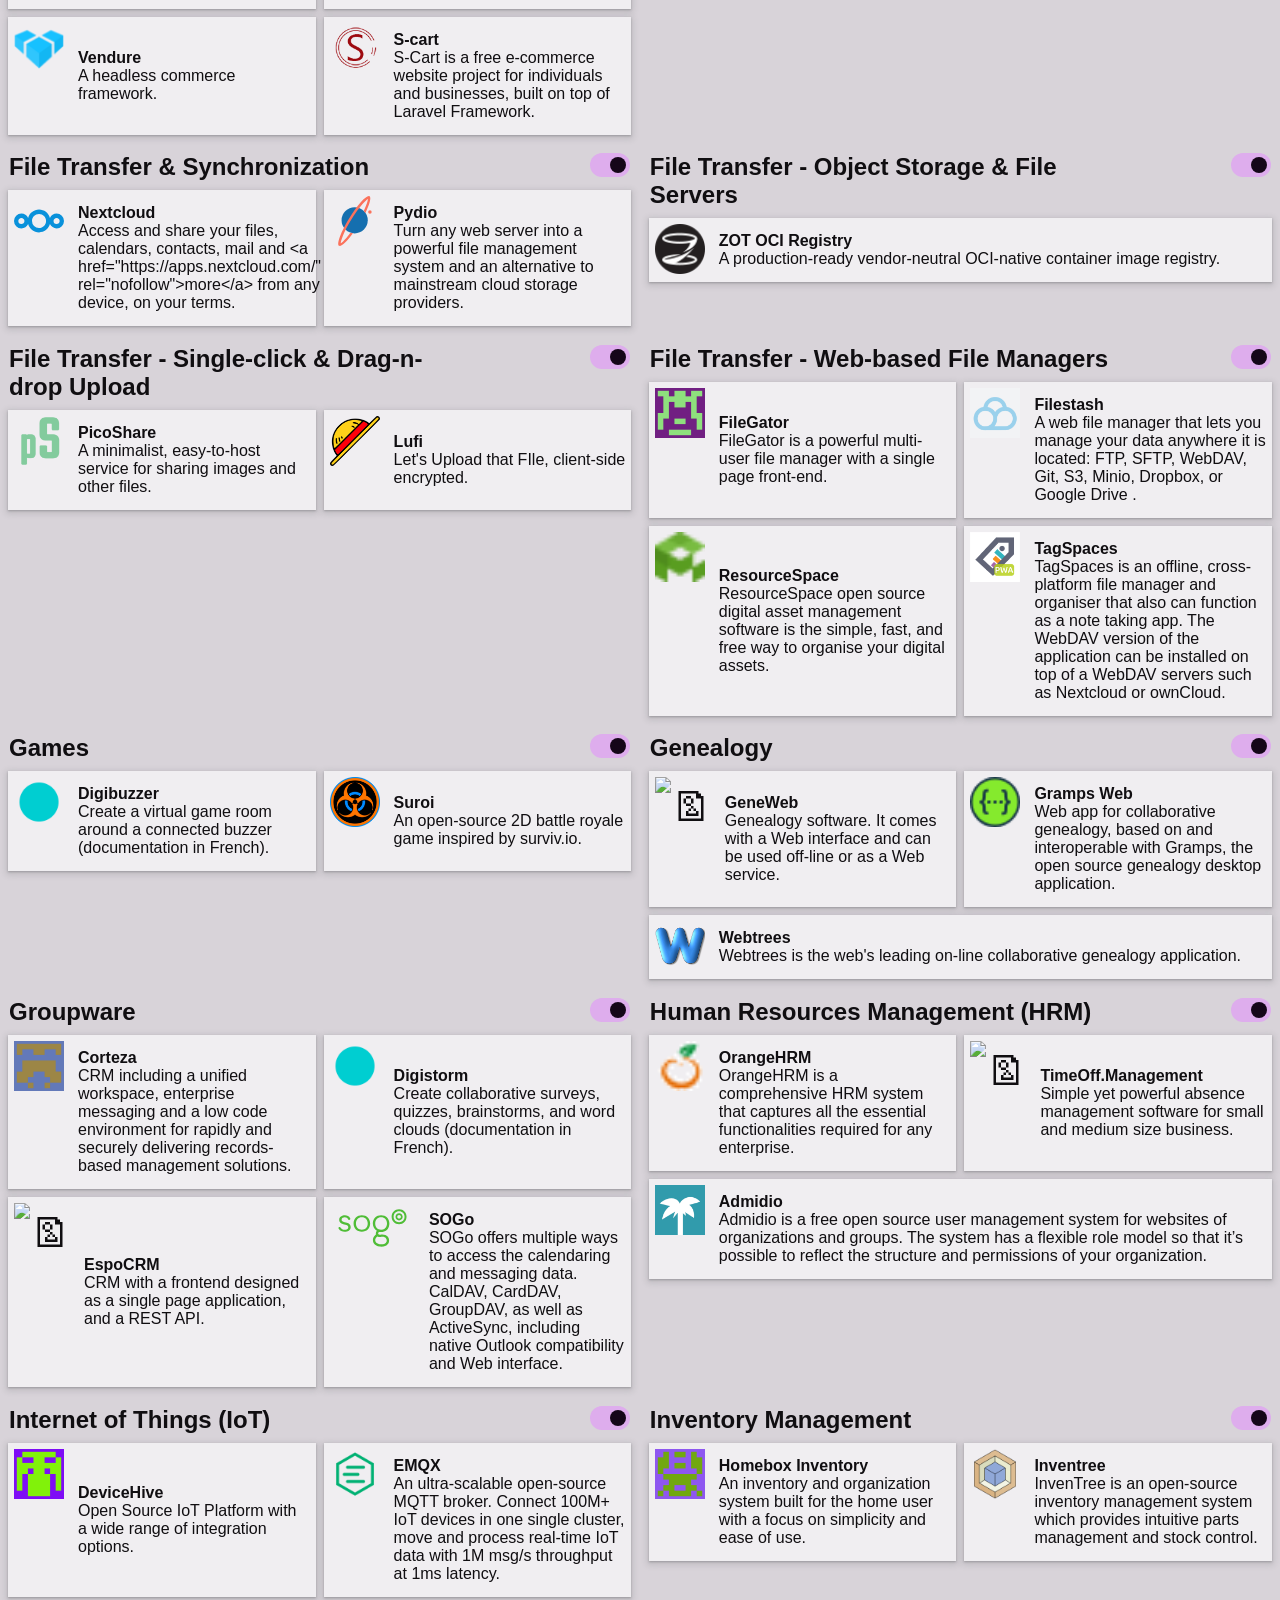
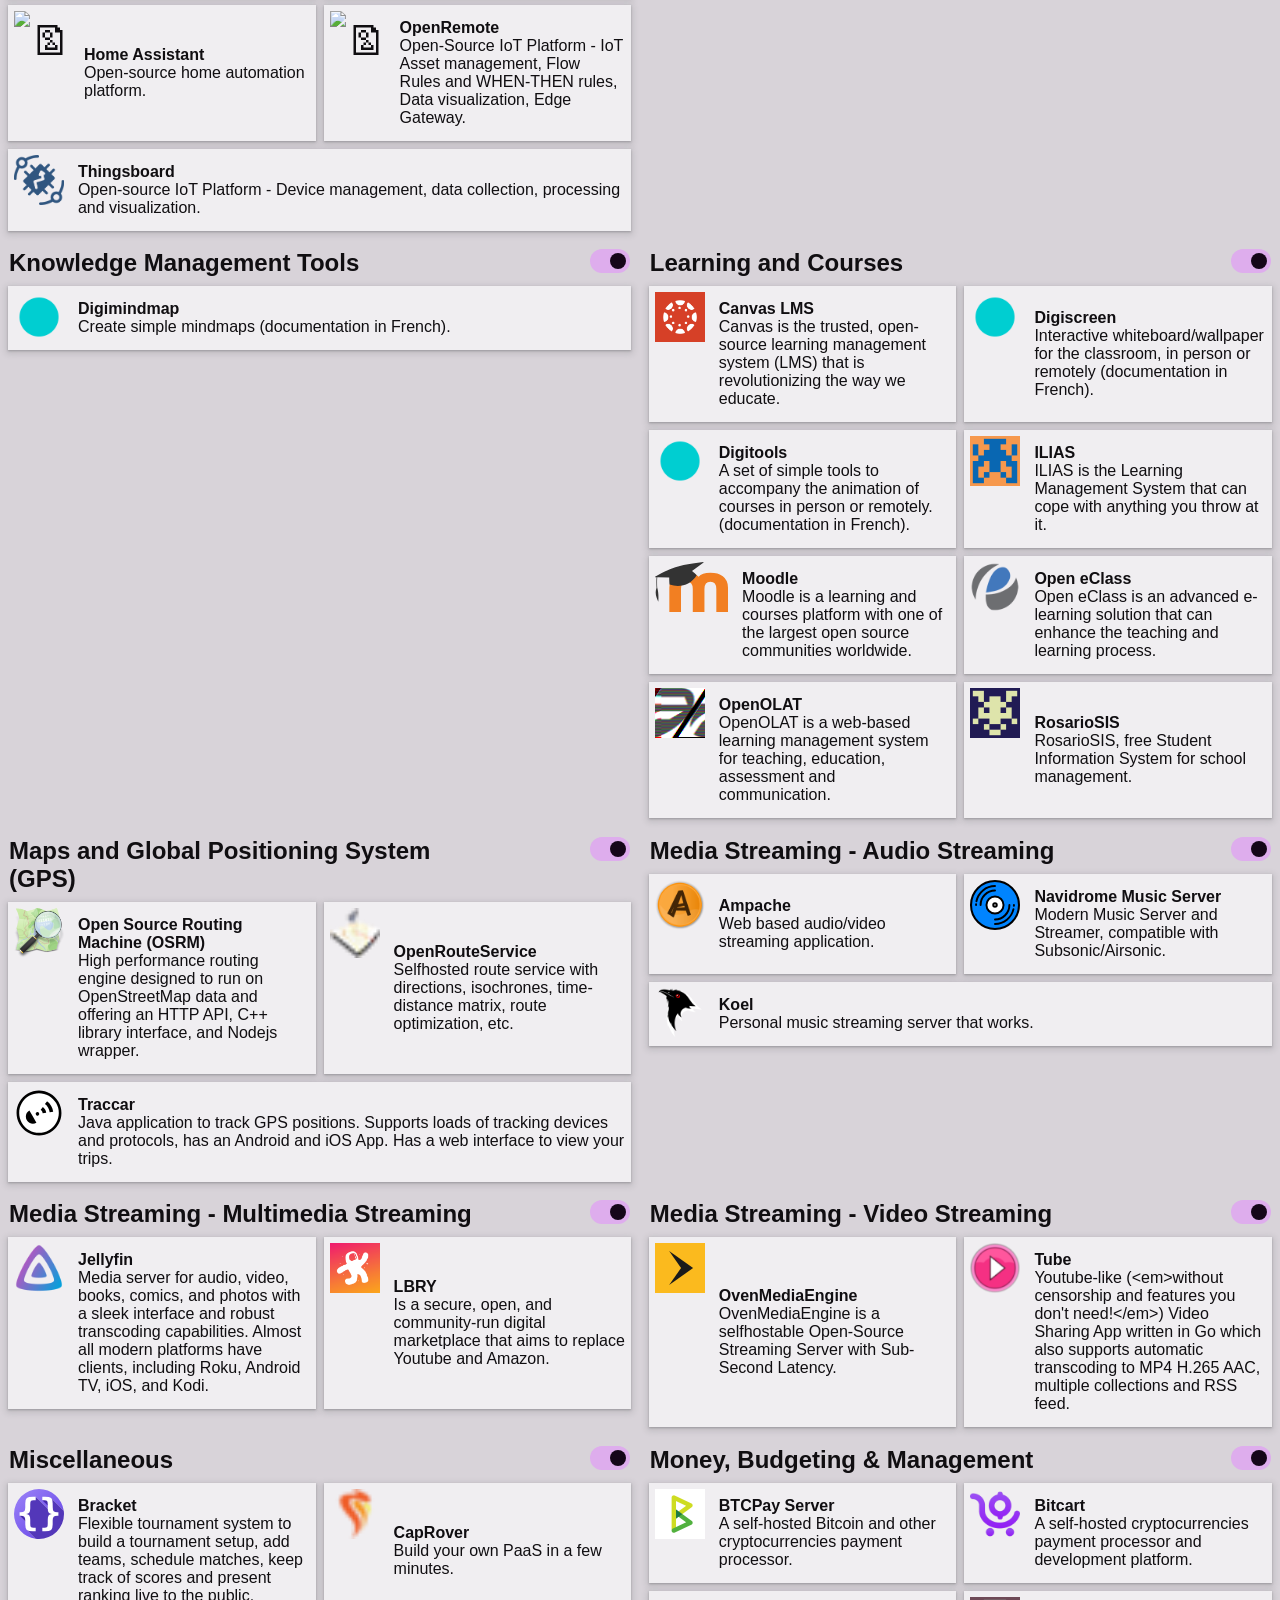
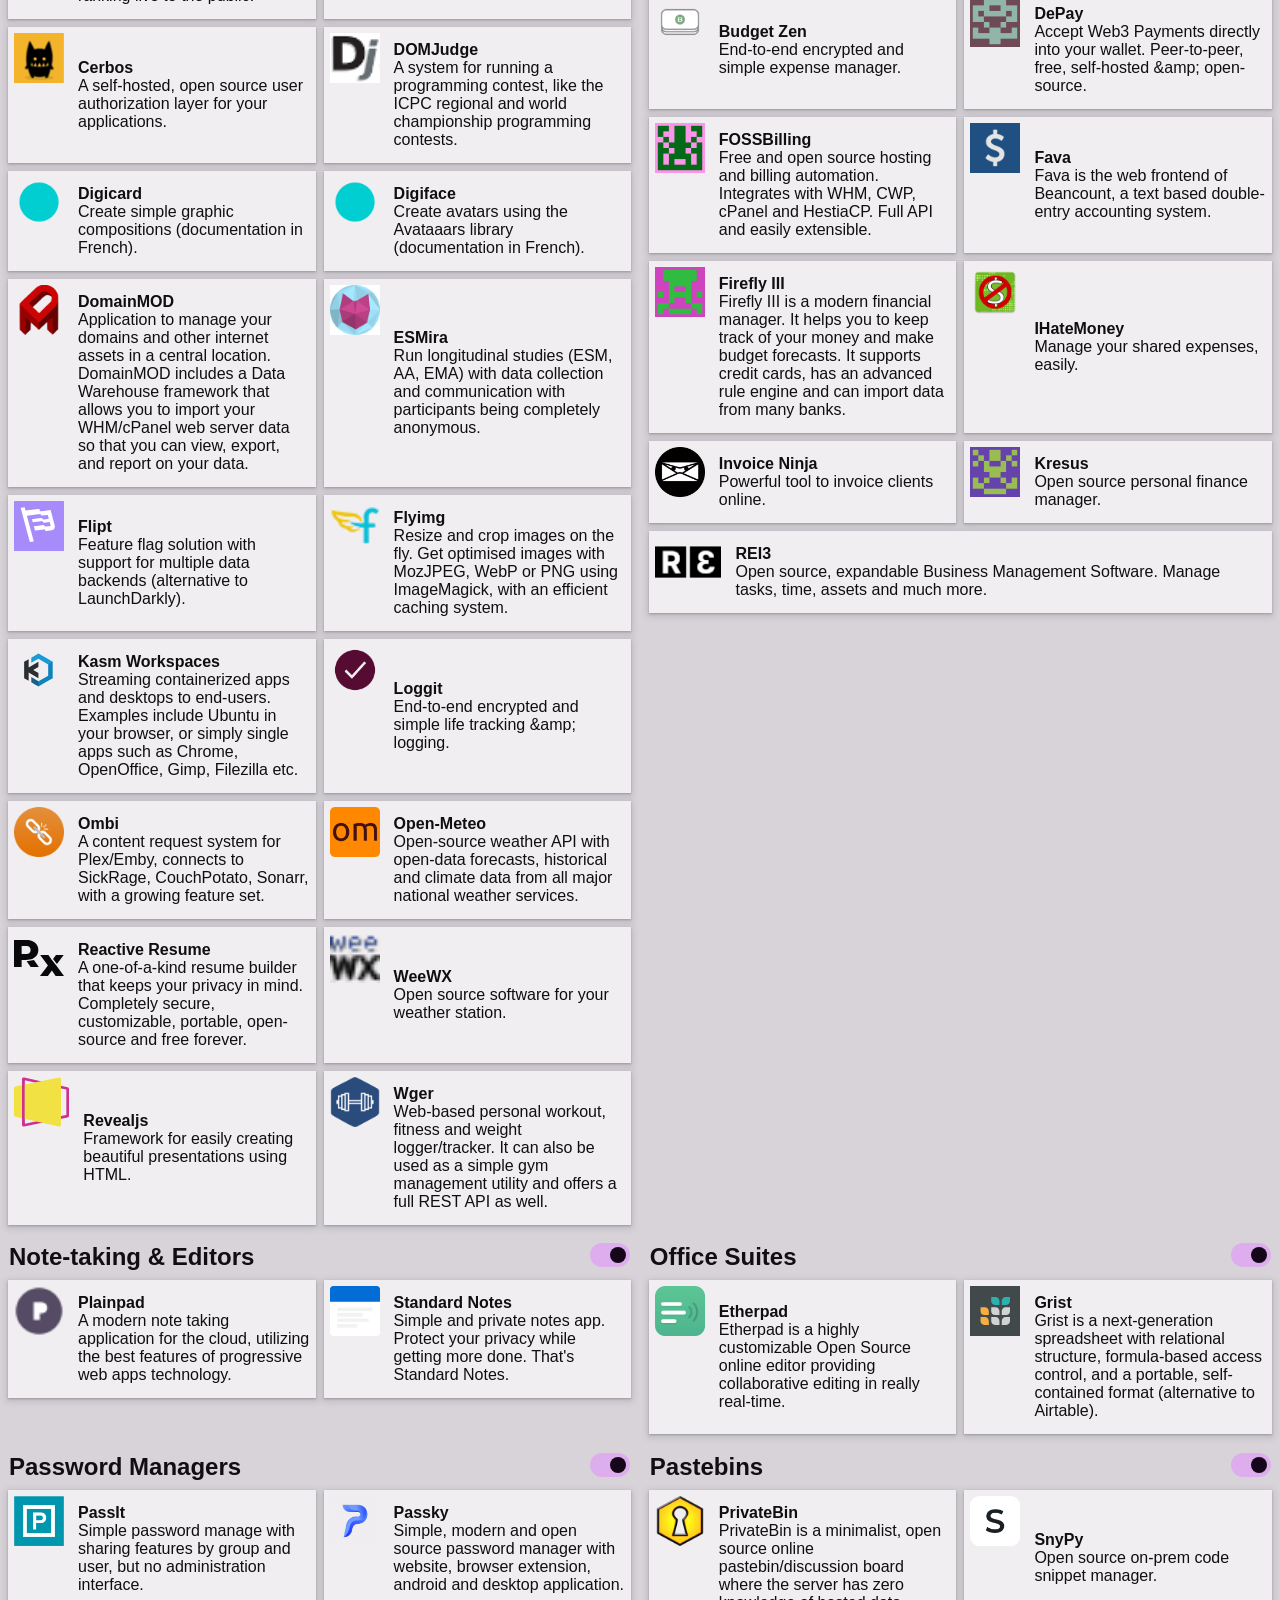
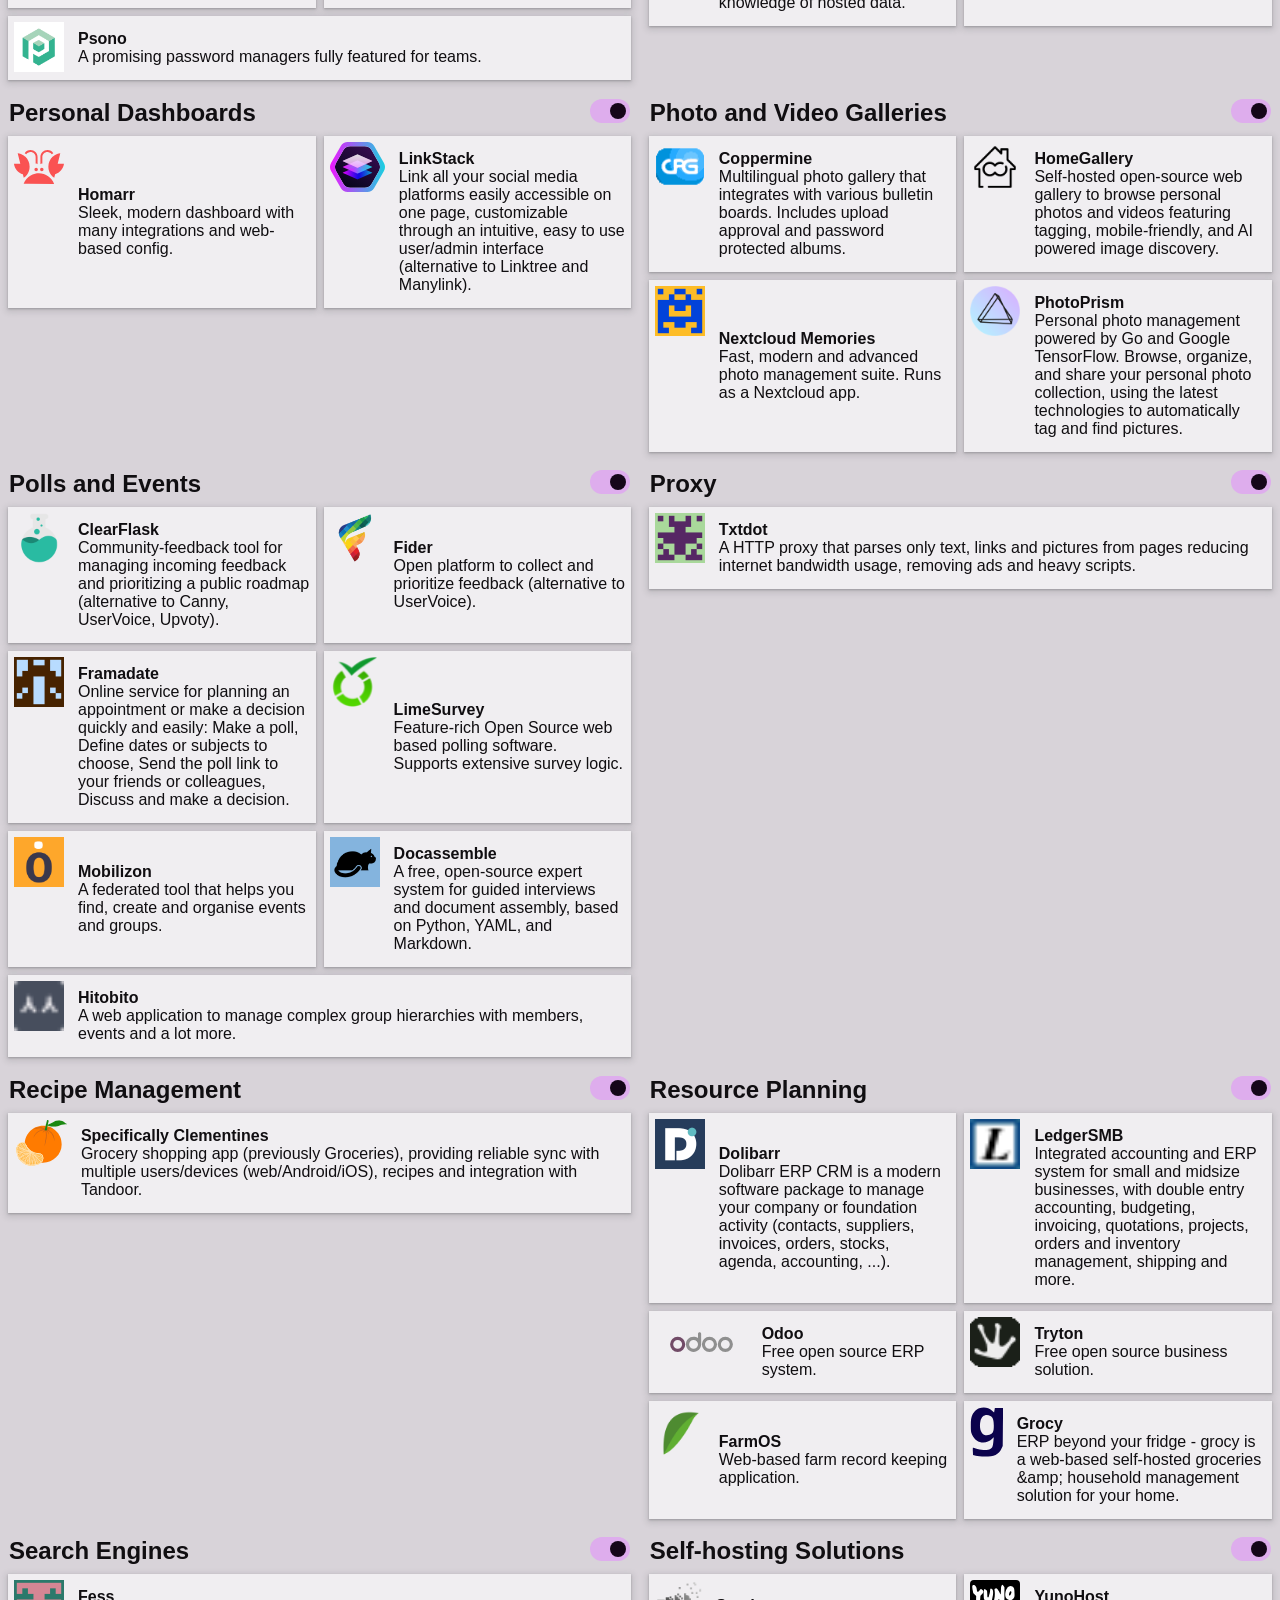
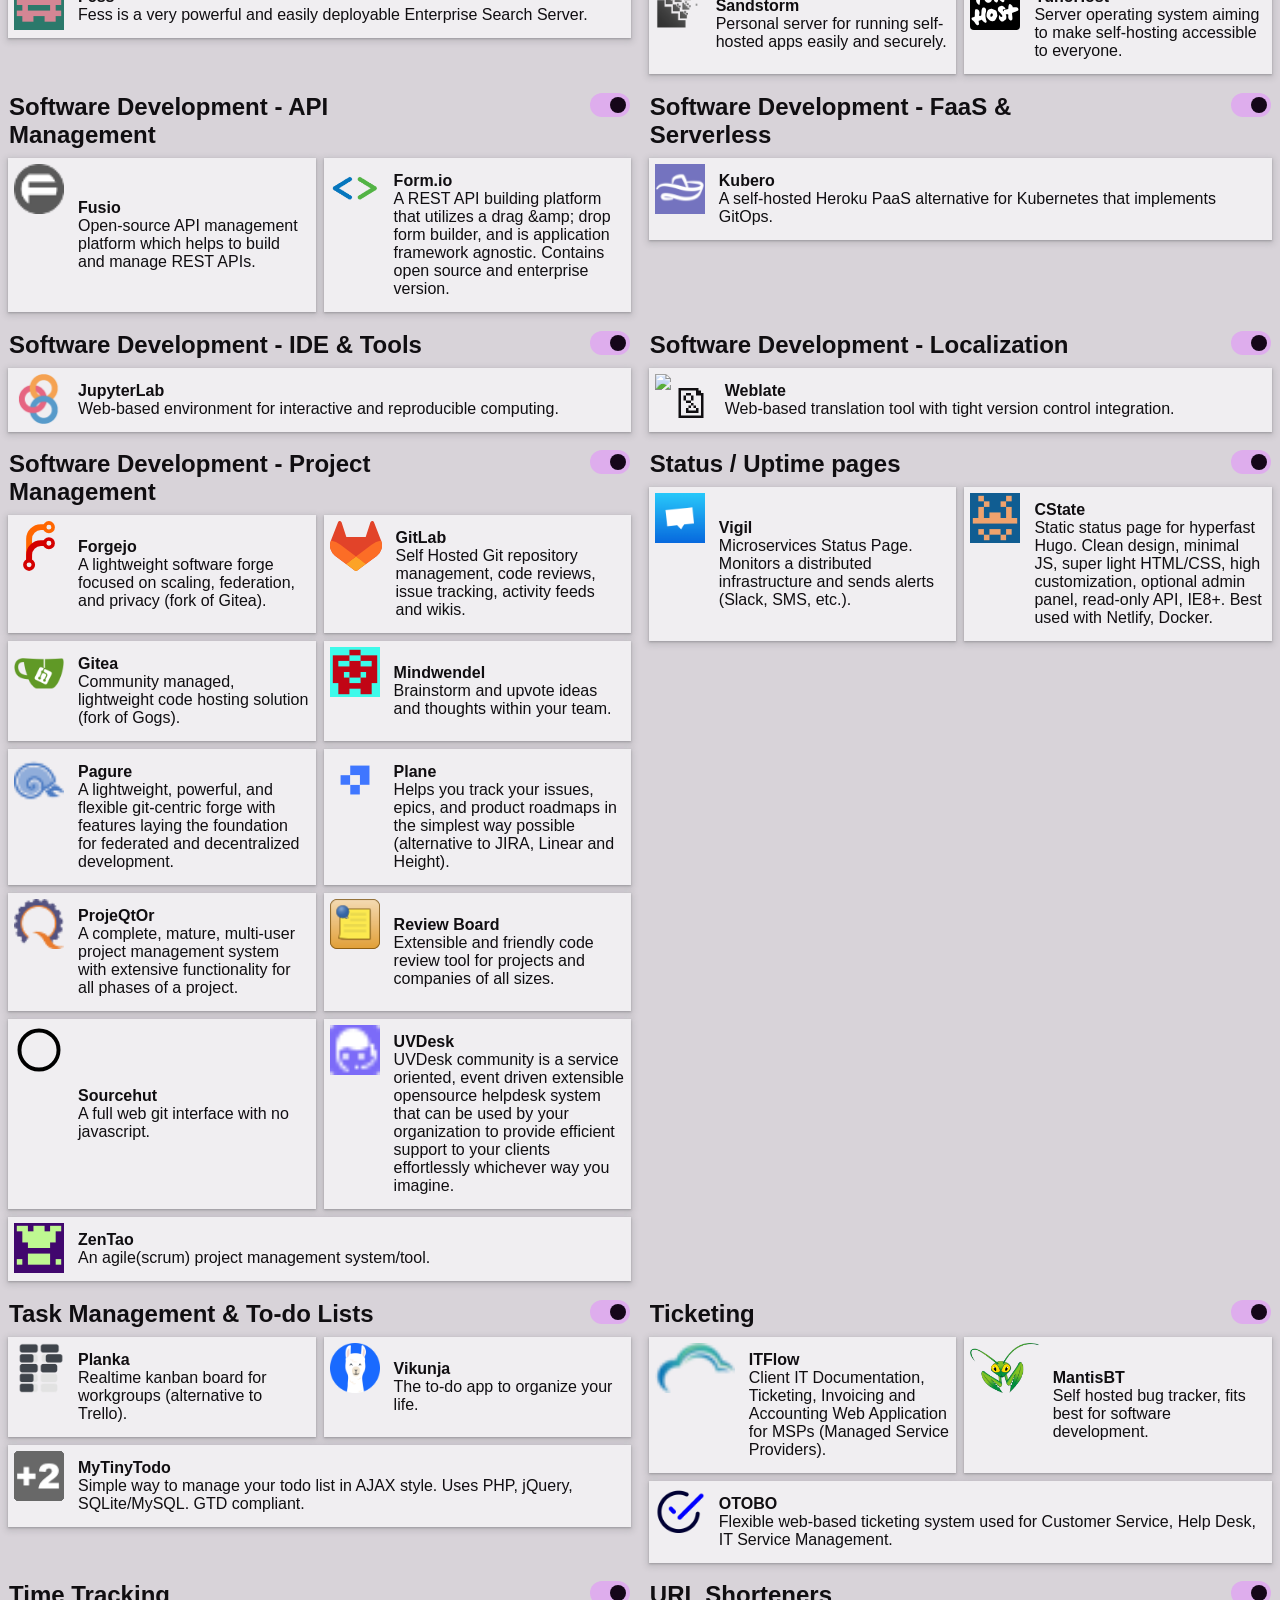
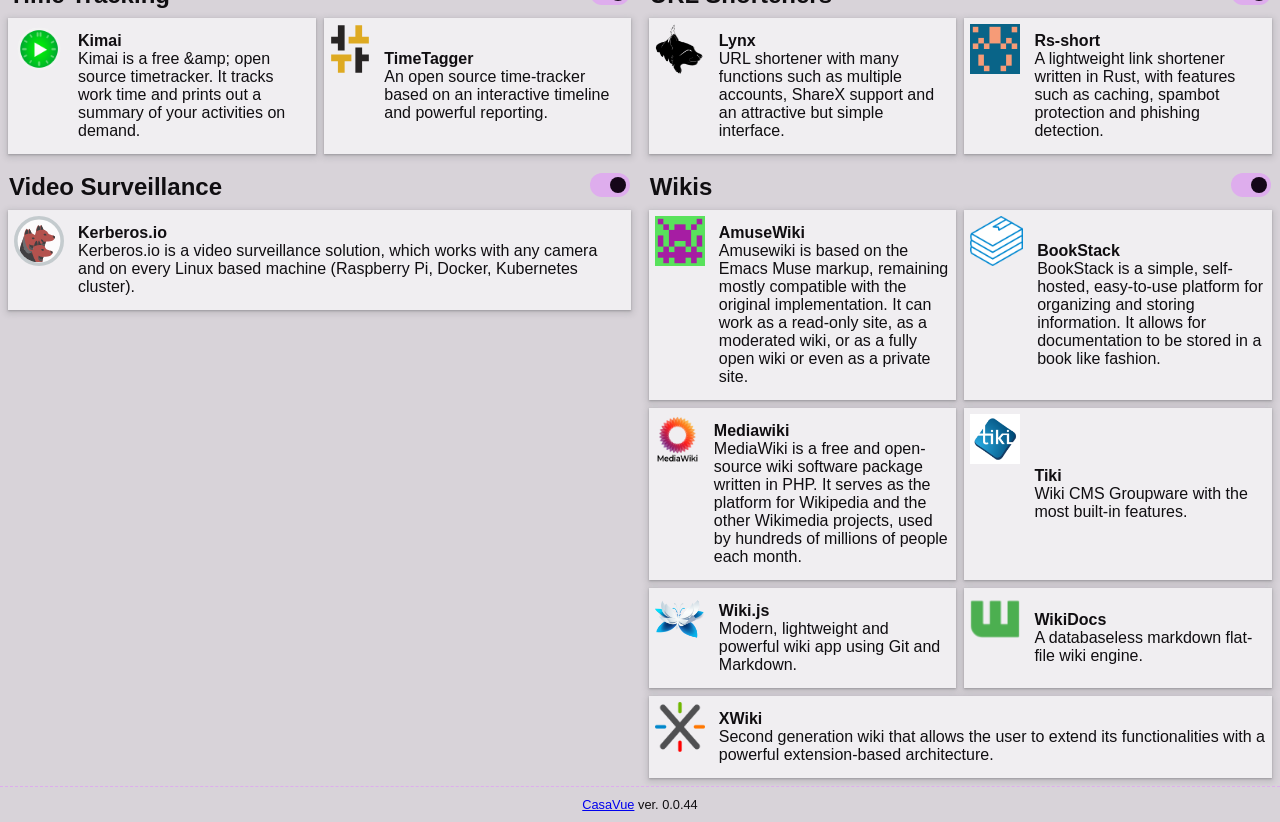
==== commit 5e60d0bf: "update color, items and version" ====
--- a/demo/index.html
+++ b/demo/index.html
@@ -1 +1 @@
-<!doctype html><html lang=""><head><meta charset="utf-8"><meta http-equiv="X-UA-Compatible" content="IE=edge"><meta name="viewport" content="width=device-width,initial-scale=1"><!--[if IE]><link rel="icon" href="favicon.ico"><![endif]--><title>CasaVue</title><script defer="defer" src="js/chunk-vendors.8f82b34c.js"></script><script defer="defer" src="js/app.b1934fd4.js"></script><link href="css/app.1df9474a.css" rel="stylesheet"><link rel="icon" type="image/svg+xml" href="img/icons/favicon.svg"><link rel="icon" type="image/png" sizes="32x32" href="img/icons/favicon-32x32.png"><link rel="icon" type="image/png" sizes="16x16" href="img/icons/favicon-16x16.png"><link rel="manifest" href="manifest.json"><meta name="theme-color" content="#fe0102"><meta name="apple-mobile-web-app-capable" content="no"><meta name="apple-mobile-web-app-status-bar-style" content="default"><meta name="apple-mobile-web-app-title" content="CasaVue"><link rel="apple-touch-icon" href="img/icons/apple-touch-icon-152x152.png"><link rel="mask-icon" href="img/icons/safari-pinned-tab.svg" color="#fe0102"><meta name="msapplication-TileImage" content="img/icons/msapplication-icon-144x144.png"><meta name="msapplication-TileColor" content="#fe0102"></head><body><noscript><strong>We're sorry but CasaVue doesn't work properly without JavaScript enabled. Please enable it to continue.</strong></noscript><div id="app"></div></body></html>+<!doctype html><html lang=""><head><meta charset="utf-8"><meta http-equiv="X-UA-Compatible" content="IE=edge"><meta name="viewport" content="width=device-width,initial-scale=1"><!--[if IE]><link rel="icon" href="favicon.ico"><![endif]--><title>casavue.app</title><script defer="defer" src="js/chunk-vendors.8f82b34c.js"></script><script defer="defer" src="js/app.8b000d25.js"></script><link href="css/app.1df9474a.css" rel="stylesheet"><link rel="icon" type="image/svg+xml" href="img/icons/favicon.svg"><link rel="icon" type="image/png" sizes="32x32" href="img/icons/favicon-32x32.png"><link rel="icon" type="image/png" sizes="16x16" href="img/icons/favicon-16x16.png"><link rel="manifest" href="manifest.json"><meta name="theme-color" content="#deaded"><meta name="apple-mobile-web-app-capable" content="no"><meta name="apple-mobile-web-app-status-bar-style" content="default"><meta name="apple-mobile-web-app-title" content="CasaVue"><link rel="apple-touch-icon" href="img/icons/apple-touch-icon-152x152.png"><link rel="mask-icon" href="img/icons/safari-pinned-tab.svg" color="#deaded"><meta name="msapplication-TileImage" content="img/icons/msapplication-icon-144x144.png"><meta name="msapplication-TileColor" content="#deaded"></head><body><noscript><strong>We're sorry but CasaVue doesn't work properly without JavaScript enabled. Please enable it to continue.</strong></noscript><div id="app"></div></body></html>
